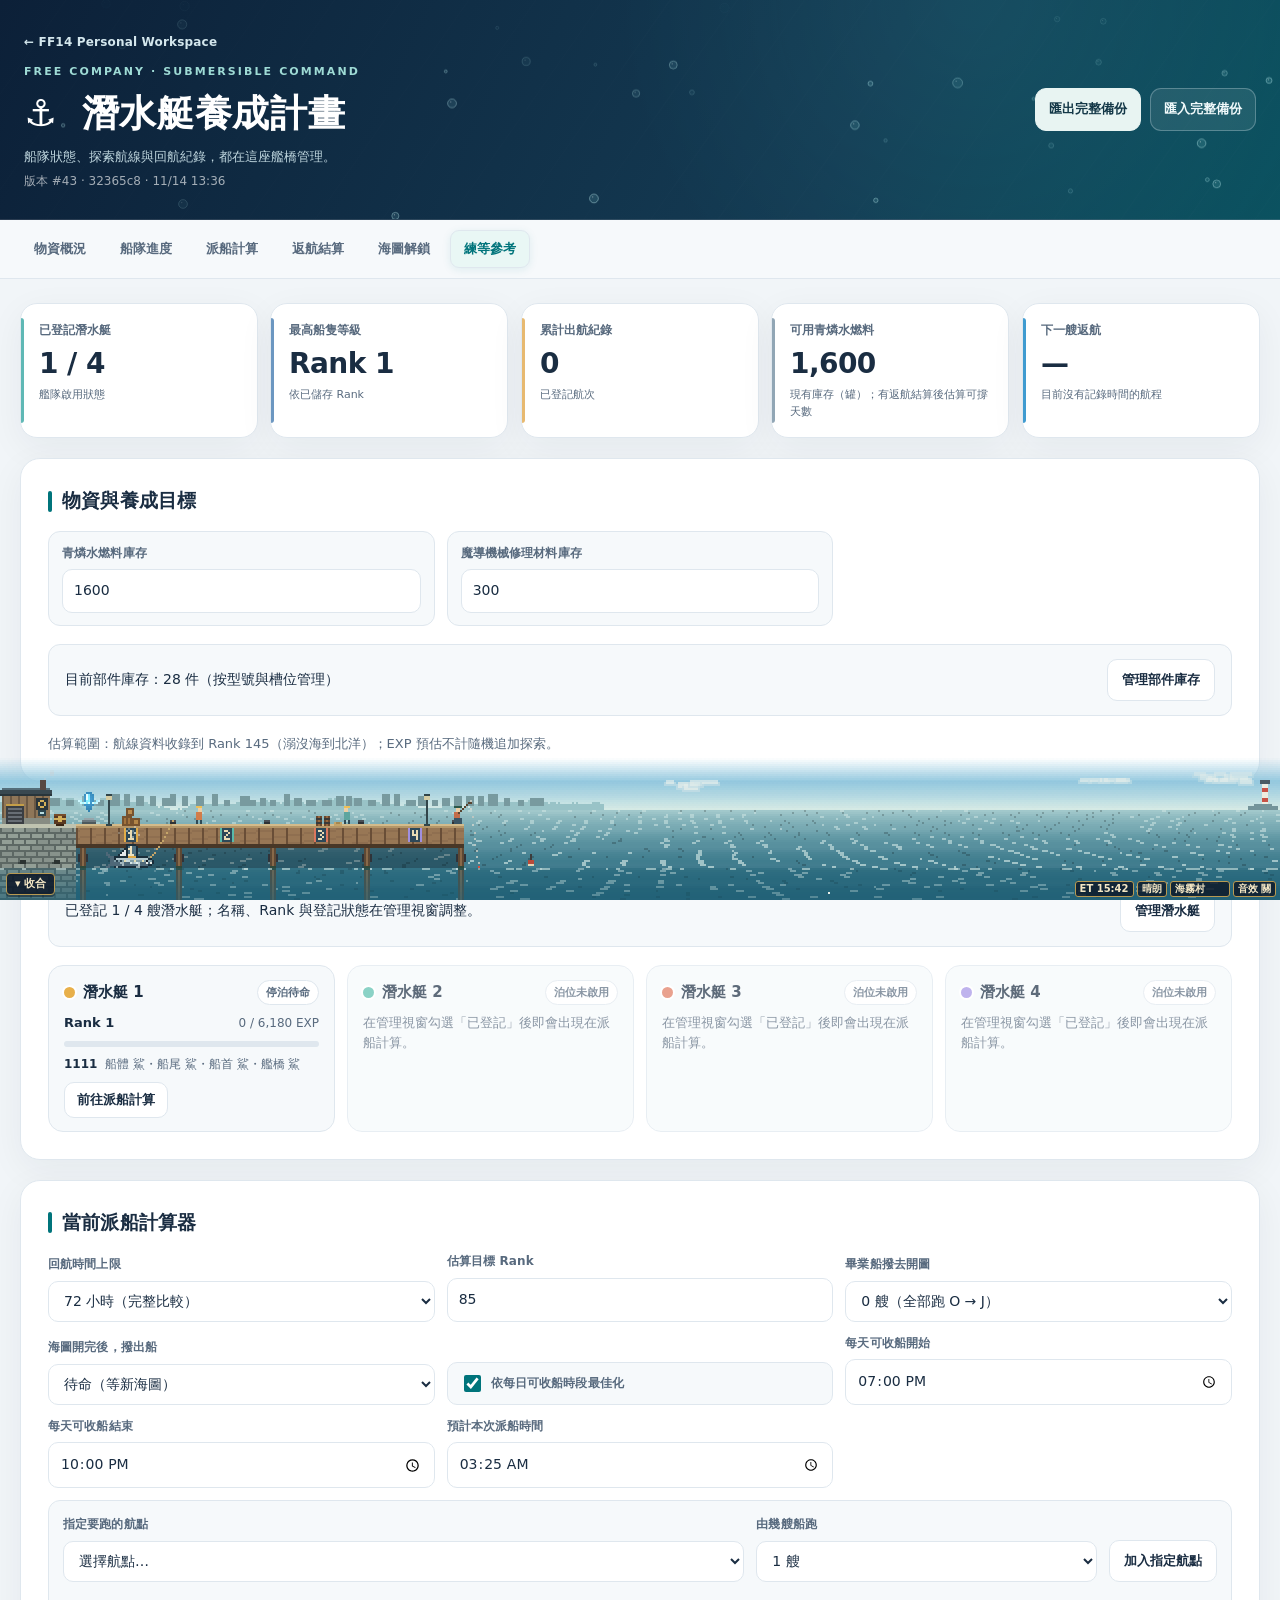
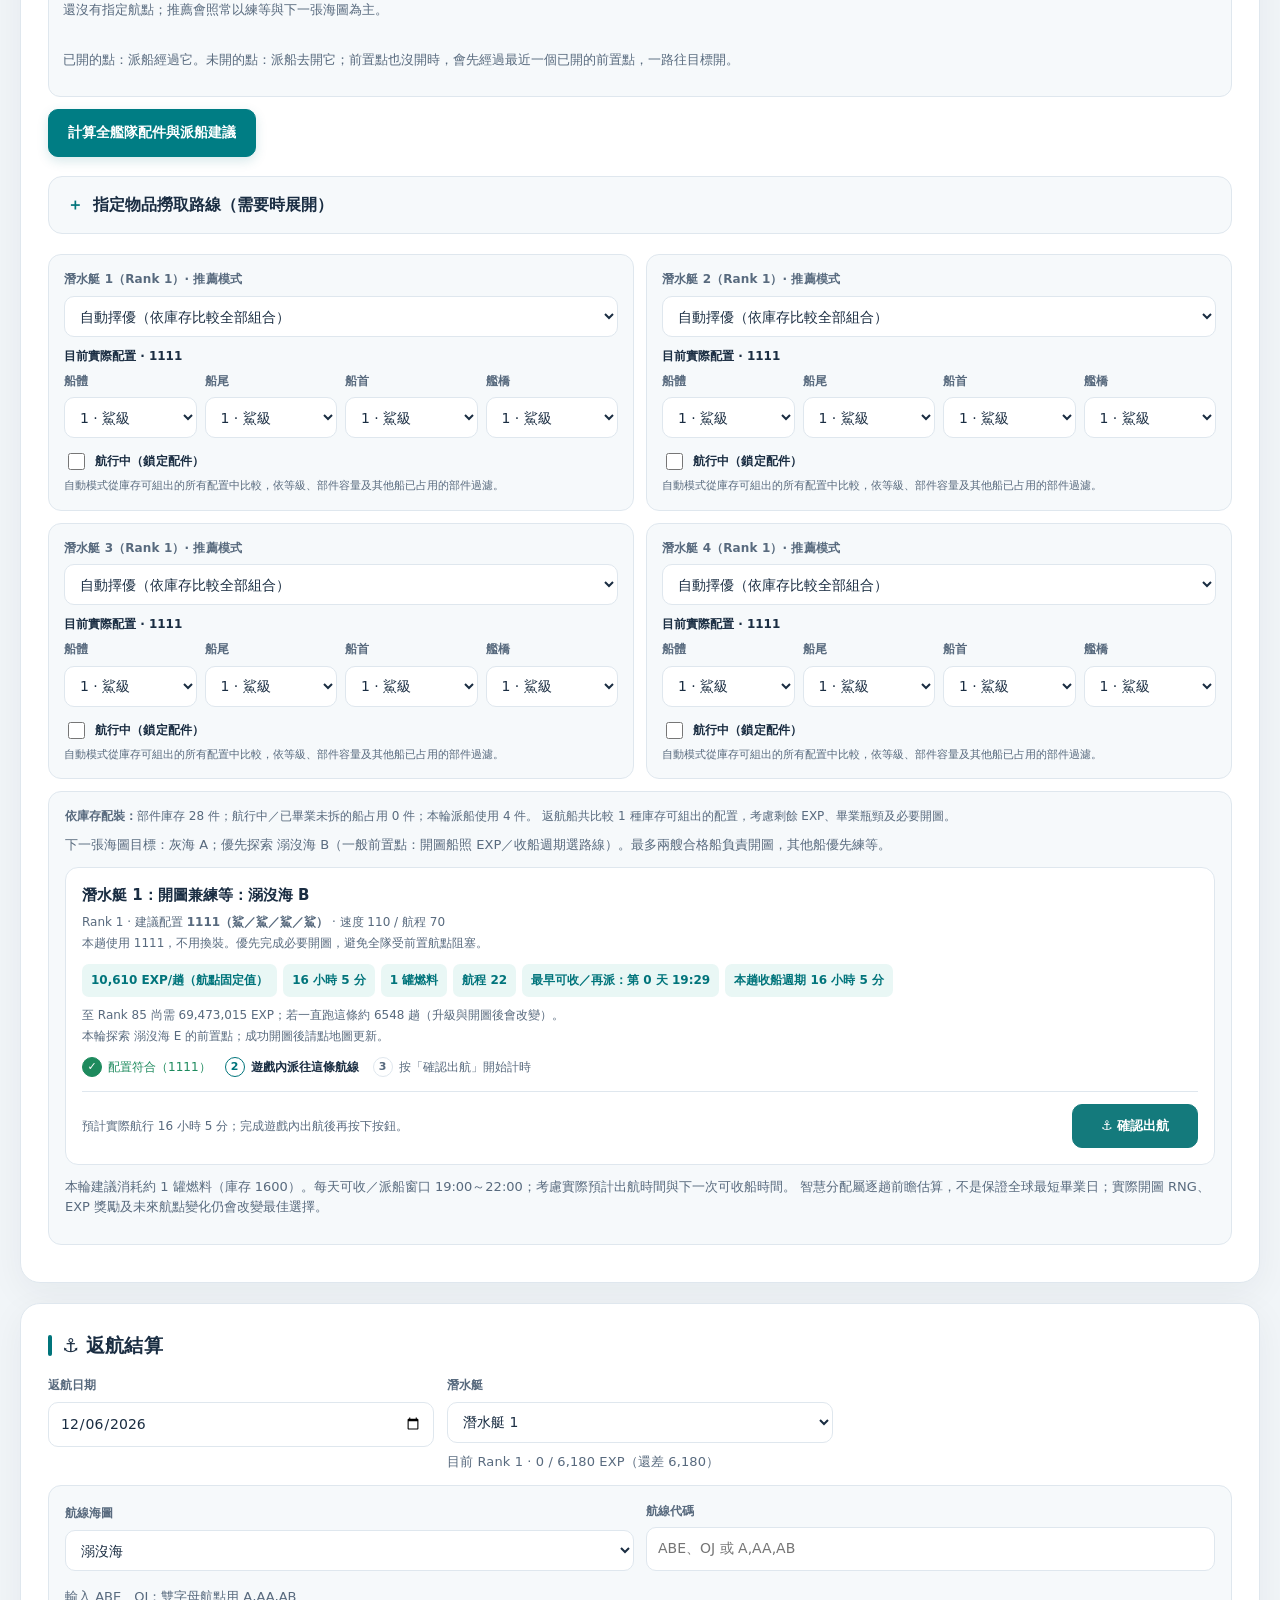
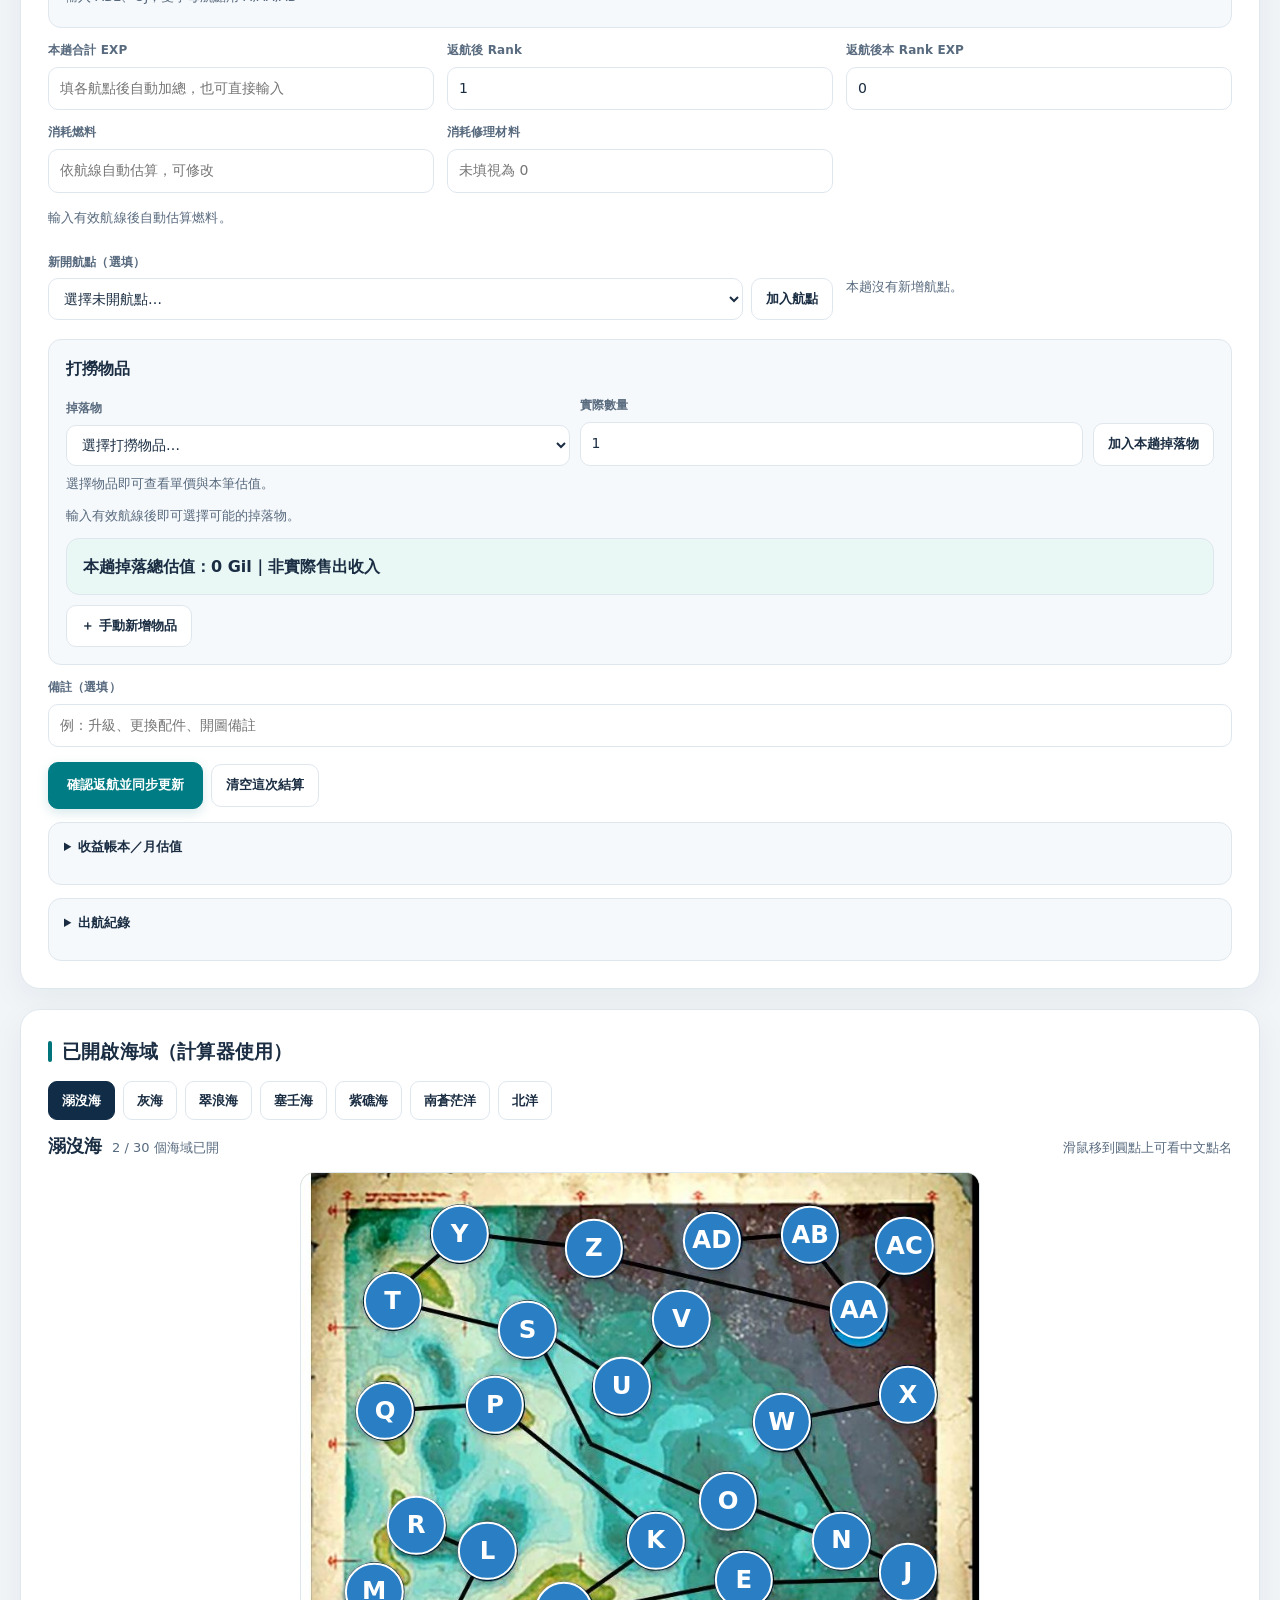
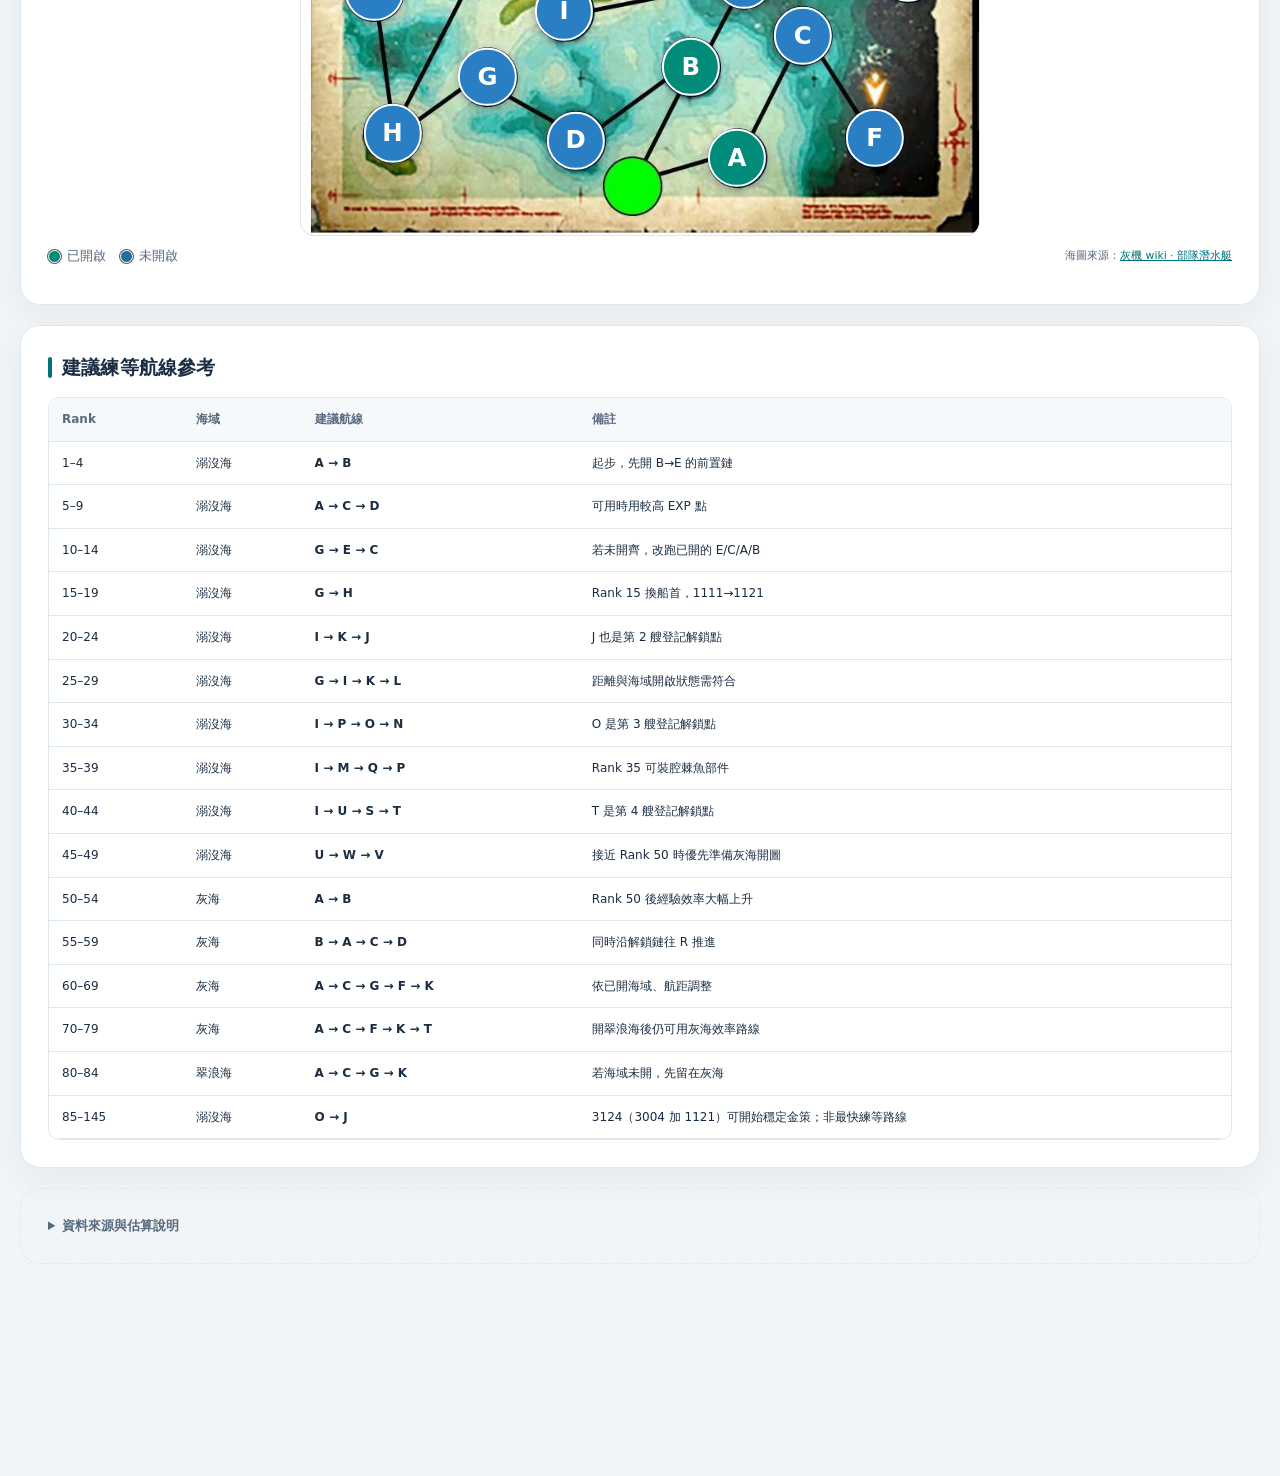
==== submarine.html @ 74335a2d "Stamp version 32365c8 [skip ci]" ====
<!doctype html>
<html lang="zh-Hant">
<head>
  <meta charset="utf-8">
  <meta name="viewport" content="width=device-width, initial-scale=1">
  <meta name="color-scheme" content="light dark">
  <title>FF14 潛水艇養成計畫</title>
  <script src="version.js?v=32365c8"></script>
  <script defer src="app-version.js?v=32365c8"></script>
  <link rel="stylesheet" href="submarine.css?v=32365c8">
  <link rel="stylesheet" href="submarine-ui.css?v=32365c8">
  <link rel="stylesheet" href="submarine-harbor.css?v=32365c8">
  <link rel="stylesheet" href="submarine-harbor-scene.css?v=32365c8">
  <link rel="stylesheet" href="submarine-harbor-link.css?v=32365c8">
  <link rel="stylesheet" href="submarine-fx.css?v=32365c8">
  <link rel="stylesheet" href="submarine-bridge.css?v=32365c8">
</head>
<body>
  <header>
    <div class="header-copy">
      <a class="back" href="index.html">← FF14 Personal Workspace</a>
      <span class="eyebrow">FREE COMPANY · SUBMERSIBLE COMMAND</span>
      <h1>⚓ 潛水艇養成計畫</h1>
      <p class="hero-subtitle">船隊狀態、探索航線與回航紀錄，都在這座艦橋管理。</p>
      
    </div>
    <div class="toolbar">
      <button id="export-data" type="button">匯出完整備份</button>
      <button id="import-data-button" type="button">匯入完整備份</button>
      <input id="import-data" type="file" accept="application/json,.json" hidden>
    </div>
  </header>
  <nav class="bridge-nav-wrap" aria-label="潛水艇功能快速導覽"><div class="bridge-nav">
    <a href="#overview-panel">物資概況</a>
    <a href="#fleet-panel">船隊進度</a>
    <a href="#calculator-panel">派船計算</a>
    <a href="#return-settlement">返航結算</a>
    <a href="#sector-panel">海圖解鎖</a>
    <a href="#routes-panel">練等參考</a>
  </div></nav>
  <main>
    <section class="ops-overview" aria-label="船隊即時概況">
      <div class="ops-metric"><span class="ops-metric-label">已登記潛水艇</span><strong class="ops-metric-value" id="ui-active-ships">—</strong><span class="ops-metric-note">艦隊啟用狀態</span></div>
      <div class="ops-metric"><span class="ops-metric-label">最高船隻等級</span><strong class="ops-metric-value" id="ui-max-rank">—</strong><span class="ops-metric-note">依已儲存 Rank</span></div>
      <div class="ops-metric"><span class="ops-metric-label">累計出航紀錄</span><strong class="ops-metric-value" id="ui-voyages">—</strong><span class="ops-metric-note">已登記航次</span></div>
      <div class="ops-metric"><span class="ops-metric-label">可用青燐水燃料</span><strong class="ops-metric-value" id="ui-fuel">—</strong><span class="ops-metric-note" id="ui-fuel-note">現有庫存（罐）</span></div>
      <a class="ops-metric ops-metric-link" id="ui-next-return-card" href="#fleet-panel"><span class="ops-metric-label">下一艘返航</span><strong class="ops-metric-value" id="ui-next-return">—</strong><span class="ops-metric-note" id="ui-next-return-note">目前沒有記錄時間的航程</span></a>
    </section>
    <section class="panel" id="overview-panel">
      <h2>物資與養成目標</h2>
      
      <div class="stock-grid">
        <label>青燐水燃料庫存 <input id="fuel-stock" type="number" min="0" step="1"></label>
        <label>魔導機械修理材料庫存 <input id="repair-stock" type="number" min="0" step="1"></label>
      </div>
      <div class="inventory-launch">
        <span id="parts-inventory-summary">部件庫存尚未載入</span>
        <button id="open-inventory" type="button">管理部件庫存</button>
      </div>
      <div id="estimate"></div>
      
    </section>

    <section class="panel" id="fleet-panel">
      <div class="section-title"><div><h2>船隊進度</h2></div></div>
      <div class="inventory-launch">
        <span id="fleet-summary"></span>
        <button type="button" data-open-inventory>管理潛水艇</button>
      </div>
      <div id="fleet-cards" class="fleet-cards" aria-live="off"></div>
    </section>
    <dialog id="sub-inventory-dialog" class="sub-inventory-dialog" aria-labelledby="sub-inventory-title">
      <div class="inventory-dialog-shell">
        <div class="inventory-dialog-header">
          <div><span class="eyebrow">FLEET · PARTS</span><h2 id="sub-inventory-title">潛水艇與部件庫存</h2></div>
          <button type="button" id="close-inventory" aria-label="關閉視窗">關閉</button>
        </div>
        <div class="inventory-dialog-body">
          <section class="inventory-dialog-section">
            <h3>潛水艇狀態</h3>
            <div id="fleet" class="fleet-grid"></div>
          </section>
          <section class="inventory-dialog-section">
            <h3>部件庫存</h3>
            <p class="hint">依部件型號與船體、船尾、船首、艦橋分別登記件數。</p>
            <div id="part-inventory"></div>
            <div id="part-buildable" class="part-buildable"></div>
          </section>
        </div>
      </div>
    </dialog>

    <section class="panel" id="calculator-panel">
      <h2>當前派船計算器</h2>
      
      <div class="calc-controls">
        <label>回航時間上限
          <select id="calc-hours"><option value="24">24 小時</option><option value="36">36 小時</option><option value="48">48 小時</option><option value="50">50 小時</option><option value="52">52 小時</option><option value="72" selected>72 小時（完整比較）</option></select>
        </label>
        <label>估算目標 Rank <input id="calc-target-rank" type="number" min="2" max="145" value="85"></label>
        <label>畢業船撥去開圖 <select id="calc-explorers"><option value="0" selected>0 艘（全部跑 O → J）</option><option value="1">1 艘</option><option value="2">2 艘</option><option value="3">3 艘</option><option value="4">4 艘</option></select></label>
        <label>海圖開完後，撥出船 <select id="calc-explore-mode"><option value="next" selected>待命（等新海圖）</option><option value="balanced">開剩餘航點・兼顧 EXP</option><option value="gil">開剩餘航點・兼顧 Gil</option><option value="frontier">開剩餘航點・只管開圖</option></select></label>
        <label class="build-check"><input id="daily-pickup" type="checkbox" checked>依每日可收船時段最佳化</label>
        <label>每天可收船開始 <input id="pickup-start" type="time" value="19:00"></label>
        <label>每天可收船結束 <input id="pickup-end" type="time" value="22:00"></label>
        <label>預計本次派船時間 <input id="calc-departure-time" type="time" value="19:00"></label>
        <div class="pin-planner">
          <div class="pin-planner-controls">
            <label>指定要跑的航點 <select id="pin-sector"><option value="">載入航點…</option></select></label>
            <label>由幾艘船跑 <select id="pin-ships"><option value="1" selected>1 艘</option><option value="2">2 艘（同一處多一次開圖機會）</option></select></label>
            <button id="pin-add" type="button">加入指定航點</button>
          </div>
          <div id="pin-list" class="pin-list"></div>
          <small class="hint">已開的點：派船經過它。未開的點：派船去開它；前置點也沒開時，會先經過最近一個已開的前置點，一路往目標開。</small>
        </div>
        <button id="calc-routes" type="button">計算全艦隊配件與派船建議</button>
        
      </div>
      <details class="item-planner">
        <summary>指定物品撈取路線（需要時展開）</summary>
        <div class="item-planner-body">
        <div class="item-planner-controls">
          <label>搜尋物品（中文或英文） <input id="target-item-search" type="search" placeholder="輸入名稱篩選…" autocomplete="off"></label>
          <label>想撈取的物品 <select id="target-item"><option value="">載入物品資料…</option></select></label>
          <label>航程上限 <select id="target-item-hours"><option value="24">24 小時</option><option value="48">48 小時</option></select></label>
          <button id="calc-item-routes" type="button">推薦高收益路線</button>
        </div>
        <div id="item-route-result" class="result" aria-live="polite"><p class="hint">從物品清單選擇目標，搜尋已開海域內的高預期掉落路線。</p></div>
        <p class="hint">掉落資料來自 <a href="https://github.com/saerielle/submersible-loot-db" target="_blank" rel="noreferrer">Submersible Loot DB</a> 社群回報；目前採用高觀測力掉落率與 normal 組平均數量作估值，非保證掉落。</p>
        </div>
      </details>
      <div id="ship-builds" class="build-grid"></div>
      <div id="calc-result" class="result">載入海域資料後即可計算；開放點預設只有溺沒海 A、B。</div>
      
    </section>

    <section class="panel" id="return-settlement">
      <div class="section-title">
        <div>
          <h2>⚓ 返航結算</h2>
          
        </div>
      </div>
      <p id="settle-prefill-note" class="settle-prefill-note" role="status" hidden></p>
      <div class="settlement-form" id="settle-form">
        <label>返航日期 <input id="settle-date" type="date" required></label>
        <label>潛水艇
          <select id="settle-ship">
            <option value="1">潛水艇 1</option><option value="2">潛水艇 2</option>
            <option value="3">潛水艇 3</option><option value="4">潛水艇 4</option>
          </select>
          <small id="settle-ship-progress" class="hint" aria-live="polite"></small>
        </label>
        <div class="settle-route-select">
          <label>航線海圖 <select id="loot-map"><option value="1">溺沒海</option><option value="2">灰海</option><option value="3">翠浪海</option><option value="4">塞壬海</option><option value="5">紫礁海</option><option value="6">南蒼茫洋</option><option value="7">北洋</option></select></label>
          <label>航線代碼 <input id="loot-route-input" type="text" maxlength="30" placeholder="ABE、OJ 或 A,AA,AB" autocomplete="off" autocapitalize="characters" spellcheck="false"></label>
          <div class="settle-route-summary" id="loot-points" aria-live="polite"></div>
          <input id="settle-route" type="hidden" value="">
        </div>
        <div class="settle-exp-points" id="settle-exp-points" hidden></div>
        <label>本趟合計 EXP <input id="settle-gain" type="number" min="0" step="1" placeholder="填各航點後自動加總，也可直接輸入"></label>
        <label>返航後 Rank <input id="settle-rank" type="number" min="1" max="145" step="1" required></label>
        <label>返航後本 Rank EXP <input id="settle-exp" type="number" min="0" step="1" required></label>
        <p id="settle-after" class="hint settle-after" aria-live="polite"></p>
        <label>消耗燃料 <input id="settle-fuel" type="number" min="0" step="1" placeholder="依航線自動估算，可修改"><small id="settle-fuel-info" class="hint">輸入航線後自動估算燃料。</small></label>
        <label>消耗修理材料 <input id="settle-repair" type="number" min="0" step="1" placeholder="未填視為 0"></label>
        <label class="settle-sector-field">新開航點（選填）
          <span class="settle-sector-picker">
            <select id="settle-sector-picker" aria-label="選擇新開的航點"><option value="">載入航點中…</option></select>
            <button id="settle-sector-add" type="button">加入航點</button>
          </span>
        </label>
        <div class="settle-chips" id="settle-sector-chips" aria-live="polite">本趟沒有新增航點。</div>
        <div class="settle-loot-section">
          <h3>打撈物品</h3>
          
          <div class="row">
            <label>掉落物 <select id="loot-select-item"><option value="">請先選擇航點</option></select></label>
            <label>實際數量 <input id="loot-selected-qty" type="number" min="1" step="1" value="1"></label>
            <button id="loot-add-selected" type="button">加入本趟掉落物</button>
          </div>
          <p id="loot-price-preview" class="hint" aria-live="polite">選擇物品即可查看單價與本筆估值。</p>
          <p id="loot-candidates" class="hint"></p>
          <p id="loot-select-status" class="hint" role="status"></p>
          <div id="voyage-loot-rows"></div>
          <p id="voyage-loot-total" class="result" aria-live="polite">本趟掉落總估值：0 Gil</p>
          <button id="voyage-add-item" type="button">＋ 手動新增物品</button>
        </div>

        <label class="settle-wide">備註（選填）<input id="settle-note" placeholder="例：升級、更換配件、開圖備註"></label>
      </div>
      <div class="row">
        <button id="settle-save" class="primary-action" type="button">確認返航並同步更新</button>
        <button id="settle-reset" type="button">清空這次結算</button>
      </div>
      
      <div class="settle-status" id="settle-status" role="status" aria-live="polite"></div>
      <details id="ledger-details" class="settlement-history">
        <summary>收益帳本／月估值</summary>
        
        <label>月份 <input id="ledger-month" type="month"></label>
        <div id="ledger-summary" class="result"></div>
        <div class="table-wrap" id="ledger-rows"></div>
        <div class="row">
          <label>物品名稱 <input id="ledger-price-name" placeholder="例如打撈物"></label>
          <label>每件 Gil <input id="ledger-price-value" type="number" value="0" min="0" step="1"></label>
          <button type="button" id="ledger-price-save">儲存單價</button>
        </div>
        <p id="ledger-price-status" class="hint"></p>
        <section class="ledger-insights" aria-label="收益與航線分析">
          <h3>近 6 個月打撈估值</h3>
          <div id="ledger-trend"></div>
          <h3>航線實測效率</h3>
          <div id="route-efficiency" class="table-wrap"></div>
        </section>
        <div class="market-prices">
          <h3>材料市價（Universalis）</h3>
          
          <div class="row"><label>查價伺服器
            <select id="market-world">
              <option value="陸行鳥">陸行鳥資料中心</option><option value="4028">伊弗利特</option>
              <option value="4029">迦樓羅</option><option value="4030">利維坦</option>
              <option value="4031">鳳凰</option><option value="4032">奧汀</option>
              <option value="4033">巴哈姆特</option><option value="4034">拉姆</option><option value="4035">泰坦</option>
            </select></label>
            <button id="market-refresh" type="button">更新材料市價</button>
          </div>
          <p id="market-status" class="hint" role="status"></p>
          <div id="market-items" class="market-items"></div>
          
        </div>
      </details>
      <details class="settlement-history">
        <summary>出航紀錄</summary>
        <div id="log-summary" class="result"></div>
        <div class="table-wrap" id="log-table"></div>
      </details>
    </section>

    <section class="panel" id="sector-panel">
      <h2>已開啟海域（計算器使用）</h2>
      
      <div id="sector-unlocks" class="sector-unlocks"></div>
    </section>

    <section class="panel" id="routes-panel">
      <h2>建議練等航線參考</h2>
      
      <div class="table-wrap" tabindex="0" role="region" aria-label="建議練等航線表"><table>
        <thead><tr><th>Rank</th><th>海域</th><th>建議航線</th><th>備註</th></tr></thead>
        <tbody id="route-table"></tbody>
      </table></div>
    </section>

    <details class="panel sources">
      <summary>資料來源與估算說明</summary>
      <ul>
        <li><a href="https://github.com/shambarick/mogship-core" target="_blank" rel="noreferrer">海域／Rank 計算資料（MIT；本工具採用海圖 1–3，需附授權）</a></li>
        <li><a href="https://nettoge.com/ff14-submarine-routes/" target="_blank" rel="noreferrer">Rank 區間練等與 O→J 路線（2026-09 更新）</a></li>
        <li><a href="https://nettoge.com/words/ff14/submarine-rank/" target="_blank" rel="noreferrer">Rank 解鎖、累計經驗與配件門檻</a></li>
        <li><a href="https://submarine.girin.dev/en/guide/unlock-route/" target="_blank" rel="noreferrer">海圖解鎖順序與跨海域門檻</a></li>
        <li><a href="https://github.com/Infiziert90/SubmarineTracker" target="_blank" rel="noreferrer">SubmarineTracker（海圖 4–7 航距公式與解鎖前置）</a></li>
        <li><a href="https://github.com/Infiziert90/FFXIVGachaSpreadsheet" target="_blank" rel="noreferrer">FFXIVGachaSpreadsheet（打撈物品統計）</a></li>
        <li><a href="https://ff14.huijiwiki.com/wiki/%E9%83%A8%E9%98%9F%E6%BD%9C%E6%B0%B4%E8%89%87" target="_blank" rel="noreferrer">灰機 wiki 部隊潛水艇（海圖底圖、海圖 4–7 掉落表）</a></li>
        <li><a href="https://eu.finalfantasyxiv.com/lodestone/topics/detail/0004e37e08808a84652bcbf942f8ac40cfea7e12" target="_blank" rel="noreferrer">官方潛水艇與燃料說明</a></li>
      </ul>
      <p class="hint">資料儲存在此瀏覽器；建議定期匯出完整備份。路線與時間為估算，實際以遊戲為準。</p>
    </details>
  </main>
  <!-- Ambient shoreline: one shallow sea with four berths; no separate panel. -->
  <aside id="mini-harbor" aria-label="毛線球海運動態碼頭">
    <div class="harbor-sea" aria-hidden="true"></div>
    <div class="harbor-quay" aria-hidden="true"></div>
    <div class="harbor-yard-props" aria-hidden="true">
      <span class="harbor-boathouse"><span></span></span>
      <span class="harbor-crate a"></span><span class="harbor-crate b"></span><span class="harbor-crate c"></span>
      <span class="harbor-worker"><span class="helmet"></span><span class="vest"></span><span class="legs"></span></span>
      <span class="harbor-worker second"><span class="helmet"></span><span class="vest"></span><span class="legs"></span></span>
    </div>
    <!-- A continuous service quay with four open-ended finger berths. -->
    <div class="harbor-slips" aria-hidden="true">
      <span class="harbor-slip-wall" style="left:18%"></span>
      <span class="harbor-slip-wall" style="left:38.5%"></span>
      <span class="harbor-slip-wall" style="left:59%"></span>
      <span class="harbor-slip-wall" style="left:79.5%"></span>
      <span class="harbor-slip-wall" style="left:100%"></span>
      <span class="harbor-berth-number" style="left:28.25%">01</span>
      <span class="harbor-berth-number" style="left:48.75%">02</span>
      <span class="harbor-berth-number" style="left:69.25%">03</span>
      <span class="harbor-berth-number" style="left:89.75%">04</span>
    </div>
    <span class="harbor-lamp" style="left:calc(var(--dock-width) * .22)" aria-hidden="true"><span class="harbor-lamp-glow"></span></span>
    <span class="harbor-lamp" style="left:calc(var(--dock-width) * .91)" aria-hidden="true"><span class="harbor-lamp-glow"></span></span>
    <div class="harbor-goal" aria-hidden="true"><span class="harbor-goal-mark"></span></div>
    <div id="harbor-ambient" class="harbor-ambient" aria-hidden="true"></div>
    <div id="harbor-fleet" class="harbor-fleet" role="group" aria-label="四艘潛水艇的碼頭位置"></div>
    <span id="harbor-clock" class="harbor-screenreader" aria-live="off"></span>
  </aside>
  <div id="harbor-tooltip" class="harbor-tooltip" role="tooltip" hidden></div>
  <script src="ff14-config.js?v=32365c8"></script>
  <script src="ff14-data.js?v=32365c8" data-scope="submarine"></script>
  <script src="submarine-dialog.js?v=32365c8"></script>
  <script src="submarine-sector-names.js?v=32365c8"></script>
  <script src="submarine.js?v=32365c8"></script>
  <script src="submarine-calculator.js?v=32365c8"></script>
  <script src="submarine-settlement.js?v=32365c8"></script>
  <script defer src="submarine-ledger.js?v=32365c8"></script>
  <script defer src="submarine-drop-select.js?v=32365c8"></script>
  <script defer src="submarine-settle-exp.js?v=32365c8"></script>
  <script defer src="submarine-prices.js?v=32365c8"></script>
  <script defer src="submarine-ui.js?v=32365c8"></script>
  <script defer src="submarine-bridge.js?v=32365c8"></script>
  <script defer src="submarine-insights.js?v=32365c8"></script>
  <script defer src="submarine-harbor.js?v=32365c8"></script>
  <script defer src="submarine-harbor-eorzea.js?v=32365c8"></script>
  <script defer src="submarine-harbor-events.js?v=32365c8"></script>
  <script defer src="submarine-harbor-scene.js?v=32365c8"></script>
  <script defer src="submarine-harbor-link.js?v=32365c8"></script>
  <script defer src="submarine-fx.js?v=32365c8"></script>
</body>
</html>
---- submarine.css ----
:root{font-family:system-ui,-apple-system,BlinkMacSystemFont,"Segoe UI",sans-serif;color:#252936;background:#f3f5f9;color-scheme:light dark}
*{box-sizing:border-box}
body{margin:0;background:#f3f5f9;color:#252936}
header{display:flex;justify-content:space-between;align-items:center;gap:18px;flex-wrap:wrap;padding:22px max(20px,calc((100% - 1160px)/2));background:#202633;color:#fff}
header h1{margin:8px 0 4px;font-size:27px}
header p{margin:0;color:#c7ceda}
.back{color:#c7d8ff;text-decoration:none;font-size:14px}
.toolbar,.row{display:flex;gap:8px;align-items:center;flex-wrap:wrap}
main{max-width:1200px;margin:auto;padding:18px}
.panel{background:#fff;border:1px solid #e1e5ec;border-radius:15px;padding:18px;margin-bottom:16px;box-shadow:0 2px 9px #18223a0a}
h2{font-size:20px;margin:0 0 10px}
h3{margin:0 0 6px;font-size:16px}
button{font:inherit;padding:9px 13px;border:1px solid #bdc5d2;border-radius:9px;background:#fff;color:#252936;cursor:pointer}
button:hover{background:#edf1f7}
label{display:flex;flex-direction:column;gap:5px;font-size:13px}
input,select{font:inherit;color:#252936;background:#fff;border:1px solid #c7ced8;border-radius:8px;padding:8px 10px;min-width:0}
.hint{color:#667085;font-size:13px;line-height:1.55;margin:8px 0 12px}
.stock-grid{display:grid;grid-template-columns:repeat(5,minmax(130px,1fr));gap:10px;margin:14px 0}
.estimate-grid{display:grid;grid-template-columns:repeat(auto-fit,minmax(180px,1fr));gap:10px}
.stat{background:#f3f6fb;border:1px solid #e3e8f0;border-radius:11px;padding:12px;line-height:1.45}
.stat strong{display:block;font-size:19px;margin:2px 0}
.stat small{color:#677185}
.section-title{display:flex;justify-content:space-between;align-items:start;gap:12px}
.fleet-grid{display:grid;grid-template-columns:repeat(auto-fit,minmax(240px,1fr));gap:10px}
.ship{border:1px solid #e1e5ec;border-radius:12px;padding:13px}
.ship .head{display:flex;justify-content:space-between;gap:12px;align-items:center}
.ship .checkbox{display:flex;flex-direction:row;align-items:center;gap:6px}
.ship input[type=checkbox]{width:auto}
.ship-fields{display:grid;grid-template-columns:1fr 1fr;gap:8px;margin-top:10px}
.ship-meta{font-size:13px;line-height:1.55;margin-top:10px;color:#566074}
.table-wrap{overflow:auto}
table{width:100%;border-collapse:collapse;min-width:540px}
th,td{padding:9px 10px;border-bottom:1px solid #e7eaf0;text-align:left;vertical-align:top}
th{font-size:13px;background:#f6f8fb}
.unlock-grid{display:grid;grid-template-columns:repeat(auto-fit,minmax(260px,1fr));gap:12px}
.unlock-group{border:1px solid #e1e5ec;border-radius:11px;padding:12px}
.unlock-group h3{margin-bottom:9px}
.unlock-step{display:grid;grid-template-columns:22px 1fr auto;align-items:center;gap:7px;border-top:1px solid #eef0f4;padding:7px 0;font-size:13px}
.unlock-step:first-of-type{border-top:0}
.unlock-step input{width:auto}
.unlock-step small{color:#667085}
.log-form{display:grid;grid-template-columns:repeat(3,minmax(140px,1fr));gap:10px;margin:14px 0}
.log-form .wide{grid-column:1/-1}
.result{background:#f3f6fb;border:1px solid #e3e8f0;border-radius:10px;padding:11px;line-height:1.55;margin:10px 0}
.danger{color:#a33}
.sources a{color:#2459a8}
.sources li{margin:6px 0}
.empty{color:#667085;text-align:center;padding:14px}
@media(max-width:760px){header{padding:16px}header h1{font-size:22px}main{padding:10px}.panel{padding:13px;border-radius:12px}.stock-grid{grid-template-columns:repeat(2,minmax(0,1fr))}.log-form{grid-template-columns:repeat(2,minmax(0,1fr))}.log-form .wide{grid-column:1/-1}}
@media(max-width:420px){.stock-grid{grid-template-columns:1fr 1fr}.ship-fields{grid-template-columns:1fr 1fr}.log-form{grid-template-columns:1fr 1fr}button{padding:8px 10px;font-size:13px}}
@media(prefers-color-scheme:dark){:root,body{background:#15181d;color:#edf0f5}.panel,.ship,.unlock-group{background:#1e232b;border-color:#363d48}button,input,select{background:#272d36;color:#edf0f5;border-color:#4d5663}button:hover{background:#323a46}.hint,.ship-meta,.stat small,.unlock-step small{color:#a8b1bf}.stat,.result{background:#252c36;border-color:#363f4b}th{background:#272e38}td,th,.unlock-step{border-color:#363d48}.sources a{color:#9bbcff}.back{color:#a9c3ff}}
.calc-controls{display:flex;gap:10px;align-items:end;flex-wrap:wrap;margin:14px 0}
.calc-controls label{min-width:150px}
.build-grid{display:grid;grid-template-columns:repeat(auto-fit,minmax(190px,1fr));gap:9px;margin:12px 0}
.build-row{border:1px solid #e1e5ec;border-radius:10px;padding:10px}
.build-row small{display:block;color:#667085;margin-top:5px}
.sector-unlocks{display:block;min-width:0}
.sector-map{border:1px solid #e1e5ec;border-radius:11px;padding:11px}
.sector-map h3{margin-bottom:8px}
.sector-list{display:grid;grid-template-columns:repeat(3,minmax(0,1fr));gap:4px 8px}
.sector-check{display:flex;flex-direction:row;align-items:center;gap:5px;padding:4px 0;font-size:12px}
.sector-check input{width:auto;padding:0}
.route-card{border:1px solid #dbe3ef;border-radius:10px;padding:12px;margin:9px 0;background:#fff}
.route-card h3{margin-bottom:5px}
.route-meta{font-size:13px;line-height:1.6;color:#566074}
.route-kpis{display:flex;gap:8px;flex-wrap:wrap;margin-top:7px}
.route-kpis span{background:#edf2f9;border-radius:6px;padding:4px 7px;font-size:12px}
.calc-warning{color:#8a5b00}
@media(max-width:760px){.sector-unlocks{display:block}.sector-list{grid-template-columns:repeat(2,minmax(0,1fr))}}
@media(prefers-color-scheme:dark){.build-row,.sector-map,.route-card{background:#1e232b;border-color:#363d48}.build-row small,.route-meta{color:#a8b1bf}.route-kpis span{background:#303845}}

.sector-unlocks{display:block}
.map-tabs{display:flex;gap:8px;flex-wrap:wrap;margin:12px 0}
.map-tab{border-radius:999px;padding:8px 14px}
.map-tab.active{background:#273d5c;color:#fff;border-color:#273d5c}
.map-heading{display:flex;align-items:baseline;gap:10px;flex-wrap:wrap;margin:8px 0 12px}
.map-heading strong{font-size:18px}
.map-heading span{font-size:13px;color:#667085}
.map-heading small{margin-left:auto;color:#667085}
.map-stage{position:relative;width:100%;max-width:980px;aspect-ratio:1.75;margin:0 auto;border-radius:12px;overflow:hidden;background:#d7e6e6;border:1px solid #cbd5d5}
.map-stage>img{position:absolute;inset:0;width:100%;height:100%;object-fit:fill}
.map-points{position:absolute;inset:0}
.map-point{position:absolute;z-index:1;width:clamp(24px,3vw,40px);height:clamp(24px,3vw,40px);padding:0;display:grid;place-items:center;transform:translate(-50%,-50%);border:2px solid #fff;border-radius:50%;color:#fff;font-weight:800;font-size:clamp(11px,1.55vw,17px);line-height:1;box-shadow:0 1px 5px #10203390}
.map-point.is-open{background:#189c68}
.map-point.is-closed{background:#1875b7}
.map-point:hover{z-index:2;filter:brightness(1.16);transform:translate(-50%,-50%) scale(1.12)}
.map-point:focus-visible{outline:3px solid #f6b73c;outline-offset:2px}
.map-legend{display:flex;align-items:center;gap:14px;flex-wrap:wrap;margin:10px 0;color:#586274;font-size:13px}
.map-legend>span{display:inline-flex;align-items:center;gap:6px}
.legend-dot{display:inline-block;width:13px;height:13px;border:1px solid #fff;border-radius:50%;box-shadow:0 0 0 1px #526070}
.legend-dot.is-open{background:#189c68}
.legend-dot.is-closed{background:#1875b7}
.map-legend small{margin-left:auto}
.map-legend a{color:#2459a8}
@media(max-width:620px){.map-point{width:clamp(22px,7vw,34px);height:clamp(22px,7vw,34px);font-size:12px}.map-heading small{width:100%;margin-left:0}.map-legend small{width:100%;margin-left:0}}
@media(prefers-color-scheme:dark){.map-tab.active{background:#425b7c;color:#fff}.map-heading span,.map-heading small,.map-legend{color:#a8b1bf}.map-stage{border-color:#48525e}.map-legend a{color:#9bbcff}}

/* 每趟動態換裝建議 */
.stock-grid{grid-template-columns:repeat(auto-fit,minmax(145px,1fr))}
.build-row label+label{margin-top:8px}
.build-check{display:flex;flex-direction:row;align-items:center;gap:7px}
.build-check input{width:auto;min-width:0}
.switch-advice{display:flex;flex-direction:column;align-items:flex-start;gap:5px;margin:9px 0;padding:10px;border:1px solid #92b8dc;border-radius:8px;background:#f0f7ff;font-size:13px}
.switch-advice strong{color:#2459a8}
.switch-advice button{padding:6px 10px;font-size:12px}
@media(prefers-color-scheme:dark){.switch-advice{background:#202e3d;border-color:#526e89}.switch-advice strong{color:#a6cbff}}


/* 一鍵返航結算；船隊原本的手動修改欄位保持不變。 */
.settlement-form{display:grid;grid-template-columns:repeat(3,minmax(170px,1fr));gap:12px;margin:15px 0}
.settlement-form label{min-width:0}
.settle-sector-field{grid-column:1/3}
.settle-sector-picker{display:flex;gap:8px}
.settle-sector-picker select{min-width:0;flex:1}
.settle-sector-picker button{white-space:nowrap}
.settle-chips{display:flex;gap:7px;align-items:center;flex-wrap:wrap;min-height:38px;padding:5px 0}
.settle-chips .hint{margin:0}
.settle-chip{display:inline-flex;align-items:center;gap:6px;background:#eaf3ff;border:1px solid #bdd7ee;border-radius:999px;padding:4px 6px 4px 11px;font-size:12px}
.settle-chip button{border:0;border-radius:50%;background:transparent;font-size:18px;line-height:1;padding:1px 5px}
.settle-wide{grid-column:1/-1}
.primary-action{color:#fff;background:#2563ab;border-color:#2563ab;font-weight:650}
.primary-action:hover{background:#1d518e}
.primary-action:disabled{opacity:.6;cursor:default}
.settle-status{font-size:13px;line-height:1.55;margin-top:10px}
.settle-status:empty{display:none}
.settle-success{color:#136f4e}
.settle-error{color:#b34335}
@media(max-width:760px){.settlement-form{grid-template-columns:repeat(2,minmax(140px,1fr))}.settle-sector-field{grid-column:1/-1}}
@media(max-width:470px){.settlement-form{grid-template-columns:1fr}.settle-sector-field,.settle-wide{grid-column:1}.settle-sector-picker{flex-wrap:wrap}}
@media(prefers-color-scheme:dark){.settle-chip{background:#233852;border-color:#43627e}.settle-success{color:#8fdfb0}.settle-error{color:#ff9e97}.primary-action{color:#fff;background:#315f9a}.primary-action:hover{background:#4374b3}}

/* 歷史紀錄直接歸在返航結算下，不再留重複輸入表單 */
.settlement-history{margin-top:16px;border-top:1px solid #dce4ef;padding-top:13px}
.settlement-history summary{cursor:pointer;font-size:14px;font-weight:650;color:#2459a8;padding:8px 0}
.settlement-history summary:hover{text-decoration:underline}
.settlement-history .table-wrap{margin-top:10px}
@media(prefers-color-scheme:dark){.settlement-history{border-color:#414b59}.settlement-history summary{color:#9bbcff}}

/* 自訂船名保留船號；名稱與 Rank/EXP 欄位在同一張船隊卡片 */
.ship .head h3{overflow-wrap:anywhere;min-width:0;flex:1}
.ship-head-actions{display:flex;gap:9px;align-items:center;flex-shrink:0}
.ship-rename-button{padding:5px 9px;font-size:12px;white-space:nowrap}
.ship-rename-editor[hidden]{display:none!important}
.ship-rename-editor{display:flex;flex-direction:column;gap:7px;margin:10px 0;padding:10px;border:1px solid #dce4ef;border-radius:9px;background:#f6f8fb}
.ship-rename-editor label{flex:1}
.ship-rename-editor input{width:100%}
.ship-rename-actions{display:flex;gap:7px}
.ship-rename-actions button{padding:5px 10px;font-size:12px}
@media(max-width:420px){.ship .head{flex-wrap:wrap}.ship-head-actions{margin-left:auto}.ship-head-actions .checkbox{white-space:nowrap}}
@media(prefers-color-scheme:dark){.ship-rename-editor{background:#252c36;border-color:#414b59}}

/* Return-log add-on: compact inputs, no expensive animations or extra libraries. */
.voyage-paste,.voyage-loot{margin:12px 0;padding:10px;border:1px solid #dce4ef;border-radius:9px}
.voyage-paste summary,.voyage-loot summary{cursor:pointer;font-weight:600}
.voyage-paste textarea{display:block;width:100%;box-sizing:border-box;margin:10px 0;min-height:110px;resize:vertical;font:inherit}
#voyage-unmatched{white-space:pre-wrap;overflow-wrap:anywhere;max-height:180px;overflow:auto;font-size:12px}
.loot-line{display:grid;grid-template-columns:minmax(110px,1fr) 85px auto;gap:7px;margin:8px 0;align-items:center}
.loot-line input{width:100%;min-width:0;box-sizing:border-box}
.loot-line button{white-space:nowrap}
#ledger-details>.row{margin:10px 0}
@media(max-width:480px){.loot-line{grid-template-columns:minmax(80px,1fr) 65px auto;gap:4px}.loot-line button{padding:6px}}
@media(prefers-color-scheme:dark){.voyage-paste,.voyage-loot{border-color:#414b59}}

/* Lazy sector-drop picker: preserve compact mobile layout. */
#loot-helper .row{display:flex;flex-wrap:wrap;align-items:end;gap:10px;margin:10px 0}
#loot-helper label{min-width:0;max-width:100%;flex:1 1 170px}
#loot-helper select{max-width:100%;width:100%}
#loot-helper input{max-width:100%;box-sizing:border-box}
#loot-helper button{flex:0 0 auto}

/* Unified return entry: route and loot are inline grid sections. */
.settle-route-select,.settle-loot-section{grid-column:1/-1;min-width:0;display:flex;gap:9px;flex-wrap:wrap;align-items:end;padding:10px 0}
.settle-route-select label{flex:1 1 125px;min-width:105px}
.settle-route-select select{max-width:100%;width:100%}
.settle-route-summary{flex-basis:100%;min-height:28px;display:flex;flex-wrap:wrap;gap:6px;align-items:center}
.settle-route-summary .settle-chip{cursor:pointer}
.settle-loot-section{display:block;border-top:1px solid var(--border,#a8adba);margin-top:8px}
.settle-loot-section h3{font-size:1rem;margin:0 0 6px}
.settle-loot-section .row{display:flex;gap:9px;flex-wrap:wrap;align-items:end}
.settle-loot-section .row label{min-width:120px;flex:1 1 150px}
.settle-loot-section select{width:100%;max-width:100%}
---- submarine-ui.css ----
/* Submersible bridge UI · presentation-only layer · 2026-10-13
   Does not modify persisted fleet data, route logic, or settlement handlers. */
:root {
  --ui-bg:#f1f5f8; --ui-surface:#fff; --ui-surface-soft:#f6f9fb;
  --ui-ink:#1a2d42; --ui-muted:#586a7e; --ui-border:#dfe7ee;
  --ui-navy:#102c47; --ui-navy-deep:#0b1b31; --ui-teal:#00747b;
  --ui-teal-soft:#e9f7f5; --ui-gold:#e7b970; --ui-shadow:0 10px 36px rgba(15,35,54,.055);
  --ui-ring:rgba(0,137,145,.25); --ui-danger:#ba4143;
  color-scheme:light;
  scroll-behavior:smooth;
}
@media (prefers-color-scheme:dark) {
  :root {
    --ui-bg:#101923; --ui-surface:#192634; --ui-surface-soft:#203140;
    --ui-ink:#e8f2f6; --ui-muted:#a9bbc8; --ui-border:#314757;
    --ui-navy:#19394f; --ui-navy-deep:#0b1a29; --ui-teal:#5dd6d0;
    --ui-teal-soft:#223e42; --ui-gold:#e7ba78; --ui-shadow:0 12px 42px rgba(0,0,0,.17);
    --ui-ring:rgba(93,214,208,.27); --ui-danger:#ff9494;
    color-scheme:dark;
  }
}
html {scroll-padding-top:88px;}
body {background:var(--ui-bg);color:var(--ui-ink);font-family:"Segoe UI", "Noto Sans TC", system-ui, -apple-system, sans-serif;line-height:1.55;}
body::before {content:"";pointer-events:none;position:fixed;inset:0;z-index:-1;background:radial-gradient(ellipse at 86% 1%,rgba(53,162,169,.07),transparent 42%);}
header {
  position:relative;isolation:isolate;max-width:none;
  padding:29px max(24px,calc((100% - 1280px)/2));
  background:linear-gradient(115deg,#0c2038 0%,#143b53 66%,#0b5260 100%);
  border-bottom:1px solid rgba(255,255,255,.12);
  overflow:hidden;align-items:center;gap:22px;
}
header::after {content:"";position:absolute;inset:0;z-index:-1;opacity:.38;pointer-events:none;
  background:radial-gradient(circle at 76% 0%,rgba(72,216,214,.24),transparent 37%),
             repeating-linear-gradient(125deg,transparent 0,transparent 53px,rgba(255,255,255,.025) 54px,transparent 55px);}
header .header-copy{min-width:0;flex:1 1 420px;}
header .eyebrow {display:block;margin:7px 0 5px;font-size:11px;letter-spacing:.19em;font-weight:750;color:#9edbd5;}
header h1 {font-size:clamp(26px,3.2vw,37px);font-weight:790;letter-spacing:.018em;margin:4px 0 5px;color:#fff;}
header .hero-subtitle{color:#bfd6de;font-size:13px;margin:0;max-width:600px;}
.back {color:#d4e7ed!important;font-size:12px;font-weight:550;letter-spacing:.015em;display:inline-flex;padding:4px 0;}
.back:hover {color:white!important;text-decoration:underline;}
.toolbar{align-self:center;justify-content:flex-end;gap:9px;}
header .toolbar button{background:rgba(255,255,255,.085);color:#f1fafb;border:1px solid rgba(231,242,247,.28);border-radius:11px;padding:10px 13px;font-weight:600;}
header .toolbar button:hover{background:rgba(255,255,255,.18);border-color:rgba(255,255,255,.55);}
header .toolbar #export-data{background:#e8f4f2;color:#133747;border-color:#e8f4f2;}
header .toolbar #export-data:hover{background:#fff;}
/* Compact anchor navigation works without JS; active state is optional enhancement. */
.bridge-nav-wrap{position:sticky;top:0;z-index:30;background:rgba(246,249,251,.94);border-bottom:1px solid var(--ui-border);backdrop-filter:blur(18px);-webkit-backdrop-filter:blur(18px);}
.bridge-nav{max-width:1300px;margin:0 auto;display:flex;align-items:center;gap:6px;padding:10px 20px;overflow-x:auto;scrollbar-width:thin;}
.bridge-nav a{flex:0 0 auto;white-space:nowrap;color:var(--ui-muted);text-decoration:none;border:1px solid transparent;border-radius:9px;padding:8px 13px;font-size:13px;font-weight:650;transition:background .15s,border-color .15s,color .15s;}
.bridge-nav a:hover,.bridge-nav a.is-active{color:var(--ui-teal);background:var(--ui-teal-soft);border-color:var(--ui-border);}
.bridge-nav a:focus-visible{outline:3px solid var(--ui-ring);outline-offset:2px;}
main{max-width:1300px;padding:24px 20px 60px;margin:0 auto;}
.ops-overview{display:grid;grid-template-columns:repeat(4,minmax(0,1fr));gap:12px;margin-bottom:20px;}
.ops-metric{background:var(--ui-surface);border:1px solid var(--ui-border);box-shadow:var(--ui-shadow);padding:17px 18px;border-radius:17px;min-width:0;position:relative;overflow:hidden;}
.ops-metric::before{content:"";position:absolute;left:0;top:14px;bottom:14px;width:3px;background:#5fb8b5;border-radius:0 3px 3px 0;}
.ops-metric:nth-child(2)::before{background:#6c97c1;}
.ops-metric:nth-child(3)::before{background:var(--ui-gold);}
.ops-metric:nth-child(4)::before{background:#91a6b5;}
.ops-metric-label{display:block;color:var(--ui-muted);font-size:12px;font-weight:680;margin-bottom:7px;}
.ops-metric-value{display:block;font-size:clamp(20px,2.7vw,28px);font-weight:800;line-height:1.2;letter-spacing:-.02em;color:var(--ui-ink);font-variant-numeric:tabular-nums;}
.ops-metric-note{color:var(--ui-muted);font-size:11px;margin-top:6px;display:block;}
.panel{position:relative;margin-bottom:20px;background:var(--ui-surface);border:1px solid var(--ui-border);border-radius:20px;padding:clamp(17px,2.2vw,27px);box-shadow:var(--ui-shadow);min-width:0;}
.panel[id]{scroll-margin-top:80px;}
.panel>h2,.panel>.section-title h2{font-size:19px;font-weight:780;letter-spacing:.01em;color:var(--ui-ink);margin:0 0 15px;display:flex;align-items:center;gap:10px;}
.panel>h2::before,.panel>.section-title h2::before{content:"";height:21px;width:4px;background:var(--ui-teal);border-radius:4px;flex:none;}
.panel>.section-title{margin-bottom:15px;}
.panel>.section-title h2{margin:0;}
.panel>.panel-caption{color:var(--ui-muted);font-size:12px;margin:-6px 0 18px 14px;line-height:1.6;}
h3{color:var(--ui-ink);font-weight:720;}
label{gap:7px;color:var(--ui-muted);font-size:12px;font-weight:650;letter-spacing:.01em;}
input,select,textarea{width:100%;max-width:100%;color:var(--ui-ink);background:var(--ui-surface);border:1px solid var(--ui-border);border-radius:10px;padding:10px 11px;min-height:41px;transition:border-color .15s,box-shadow .15s;}
input[type=checkbox]{width:17px;min-height:auto;height:17px;accent-color:var(--ui-teal);cursor:pointer;}
input[type=file]{width:auto;}
input:hover,select:hover,textarea:hover{border-color:#9eafb9;}
input:focus,select:focus,textarea:focus{border-color:var(--ui-teal);outline:none;box-shadow:0 0 0 3px var(--ui-ring);}
button{background:var(--ui-surface);color:var(--ui-ink);border:1px solid var(--ui-border);border-radius:10px;padding:10px 14px;min-height:39px;font-size:13px;font-weight:650;transition:background .16s,transform .16s,border-color .16s,box-shadow .16s;}
button:hover{background:var(--ui-teal-soft);border-color:#8dbab9;}
button:active{transform:translateY(1px);}
button:focus-visible{outline:3px solid var(--ui-ring);outline-offset:2px;}
button:disabled{opacity:.6;cursor:not-allowed;transform:none;}
.primary-action,#calc-routes{color:#fff;background:#007d84;border-color:#007d84;box-shadow:0 4px 12px rgba(0,114,122,.16);font-weight:760;}
.primary-action:hover,#calc-routes:hover{background:#00676c;border-color:#00676c;color:white;}
#settle-reset{background:transparent;}
.stock-grid{display:grid;grid-template-columns:repeat(3,minmax(0,1fr));gap:12px;margin:14px 0 18px;}
.stock-grid label{background:var(--ui-surface-soft);border:1px solid var(--ui-border);padding:12px 13px;border-radius:12px;}
.stock-grid input{margin-top:auto;background:var(--ui-surface);}
.estimate-grid{grid-template-columns:repeat(2,minmax(0,1fr));gap:11px;}
.stat{background:var(--ui-surface-soft);border:1px solid var(--ui-border);border-radius:13px;padding:15px 16px;}
.stat strong{font-size:clamp(17px,2.1vw,22px);line-height:1.35;margin:5px 0;color:var(--ui-ink);}
.stat small{color:var(--ui-muted);line-height:1.55;}
.stat small:first-child{font-size:12px;font-weight:700;}
.fleet-grid{display:grid;grid-template-columns:repeat(2,minmax(0,1fr));gap:13px;}
.ship{min-width:0;padding:18px;border:1px solid var(--ui-border);border-radius:16px;background:linear-gradient(148deg,var(--ui-surface),var(--ui-surface-soft));position:relative;overflow:hidden;}
.ship::before{content:"";position:absolute;left:0;top:0;right:0;height:3px;background:linear-gradient(90deg,var(--ui-teal),#90c9c2 40%,transparent 95%);}
.ship .head{align-items:flex-start;gap:10px;}
.ship .head h3{font-size:16px;line-height:1.45;margin:0;color:var(--ui-ink);font-weight:760;}
.ship-head-actions{flex-wrap:wrap;justify-content:flex-end;gap:6px;}
.ship-rename-button{font-size:11px;padding:5px 8px;min-height:29px;color:var(--ui-muted);}
.ship .checkbox{background:var(--ui-teal-soft);color:var(--ui-teal);font-size:11px;font-weight:700;border-radius:8px;padding:5px 8px;white-space:nowrap;}
.ship-fields{margin:16px 0 0;gap:12px;}
.ship-meta{background:var(--ui-surface);border:1px solid var(--ui-border);border-radius:10px;padding:11px 12px;font-size:12px;line-height:1.8;color:var(--ui-muted);}
.ship-meta strong{color:var(--ui-teal);}
.ship-rename-editor{background:var(--ui-surface-soft);border-color:var(--ui-border);}
.calc-controls{display:grid;grid-template-columns:repeat(3,minmax(0,1fr));gap:12px;align-items:end;margin:13px 0 19px;}
.calc-controls label{min-width:0;}
.calc-controls .build-check{min-height:41px;align-self:end;padding:9px 12px;border:1px solid var(--ui-border);border-radius:10px;background:var(--ui-surface-soft);}
.calc-controls #calc-routes{grid-column:1/-1;justify-self:start;padding:12px 19px;min-height:44px;font-size:14px;}
.build-grid{grid-template-columns:repeat(2,minmax(0,1fr));gap:12px;}
.build-row{padding:15px;border:1px solid var(--ui-border);border-radius:13px;background:var(--ui-surface-soft);}
.build-row label+label{margin-top:10px;}
.build-row small{color:var(--ui-muted);font-size:11px;line-height:1.5;}
.build-row .build-check{margin-top:12px;color:var(--ui-ink);}
.result{color:var(--ui-ink);background:var(--ui-surface-soft);border:1px solid var(--ui-border);border-radius:13px;padding:14px 16px;line-height:1.7;overflow-wrap:anywhere;}
.route-card{background:var(--ui-surface);border:1px solid var(--ui-border);border-radius:13px;padding:16px;margin:12px 0;}
.route-card h3{font-size:15px;line-height:1.55;}
.route-meta{color:var(--ui-muted);line-height:1.75;font-size:12px;}
.route-kpis{margin:10px 0 8px;gap:6px;}
.route-kpis span{background:var(--ui-teal-soft);color:var(--ui-teal);padding:6px 9px;border-radius:7px;font-weight:670;}
.switch-advice{background:var(--ui-teal-soft);border-color:#8ac9c2;color:var(--ui-ink);border-radius:10px;padding:13px;line-height:1.6;}
.switch-advice strong{color:var(--ui-teal);}
.calc-warning{color:#a46a22;font-weight:650;}
.settlement-form{gap:13px;margin-top:16px;}
.settle-route-select{align-items:end;background:var(--ui-surface-soft);border:1px solid var(--ui-border);border-radius:13px;padding:16px;gap:12px;}
.settle-loot-section{background:var(--ui-surface-soft);border:1px solid var(--ui-border);border-radius:13px;margin:6px 0 0;padding:17px;}
.settle-loot-section h3{margin:0 0 14px;}
.settle-loot-section .row{gap:10px;}
.settle-loot-section .row>button{margin-bottom:0;}
.settle-sector-picker{align-items:stretch;}
.settle-sector-picker button{white-space:nowrap;}
.settle-chip{background:var(--ui-teal-soft);border-color:var(--ui-border);color:var(--ui-teal);font-weight:650;}
.settle-chip button{min-height:0;}
#voyage-loot-total{background:var(--ui-teal-soft);border-color:var(--ui-border);font-weight:750;color:var(--ui-ink);}
#settle-save{padding:12px 18px;}
.settle-status{border-radius:10px;font-size:13px;}
.settle-success{background:var(--ui-teal-soft);padding:10px 14px;color:var(--ui-teal);}
.settle-error{background:rgba(196,70,71,.09);padding:10px 14px;color:var(--ui-danger);}
.settlement-history{border:1px solid var(--ui-border);border-radius:13px;padding:0 15px 13px;margin-top:13px;background:var(--ui-surface-soft);}
.settlement-history summary{color:var(--ui-ink);padding:14px 0;list-style-position:inside;font-size:13px;font-weight:720;cursor:pointer;}
.settlement-history summary:hover{text-decoration:none;color:var(--ui-teal);}
.settlement-history[open] summary{border-bottom:1px solid var(--ui-border);margin-bottom:14px;}
table{background:var(--ui-surface);border-radius:11px;overflow:hidden;}
th,td{padding:12px 13px;border-bottom:1px solid var(--ui-border);font-size:12px;}
th{background:var(--ui-surface-soft);color:var(--ui-muted);font-weight:750;white-space:nowrap;}
tbody tr:hover{background:var(--ui-teal-soft);}
.table-wrap{border:1px solid var(--ui-border);border-radius:11px;overflow-x:auto;}
.map-tabs{gap:8px;}
.map-tab{border:1px solid var(--ui-border);border-radius:9px;padding:8px 13px;}
.map-tab.active{background:var(--ui-navy);border-color:var(--ui-navy);color:#fff;}
.map-heading strong{color:var(--ui-ink);}
.map-heading span,.map-heading small,.map-legend{color:var(--ui-muted);}
.map-stage{border:1px solid var(--ui-border);border-radius:14px;box-shadow:inset 0 1px 2px rgba(0,0,0,.08);}
.map-point{box-shadow:0 3px 9px rgba(0,22,37,.34);transition:transform .15s,filter .15s;}
.map-point.is-open{background:#008c79;}
.map-point.is-closed{background:#276d9a;}
.legend-dot.is-open{background:#008c79;}
.legend-dot.is-closed{background:#276d9a;}
.map-legend a,.sources a{color:var(--ui-teal);}
.hint,.market-status,#ledger-price-status{color:var(--ui-muted);}
.sources{background:transparent;border:1px dashed var(--ui-border);box-shadow:none;}
.sources summary{font-size:13px;font-weight:650;color:var(--ui-muted);cursor:pointer;}
.market-item{border-bottom:1px solid var(--ui-border);}
@media (max-width:990px){
  .stock-grid{grid-template-columns:repeat(2,minmax(0,1fr));}
  .calc-controls{grid-template-columns:repeat(2,minmax(0,1fr));}
  .ops-overview{grid-template-columns:repeat(2,minmax(0,1fr));}
}
@media (max-width:740px){
  header{padding:21px 18px 24px;}
  header h1{font-size:26px;}
  header .toolbar{width:100%;justify-content:flex-start;}
  .bridge-nav{padding:8px 12px;}
  .bridge-nav a{padding:8px 10px;font-size:12px;}
  main{padding:15px 11px 36px;}
  .panel{padding:17px 14px;border-radius:15px;}
  .fleet-grid,.build-grid{grid-template-columns:1fr;}
  .estimate-grid{grid-template-columns:1fr;}
  .ship{padding:14px;}
  .settlement-form{grid-template-columns:repeat(2,minmax(0,1fr));}
  .settle-route-select,.settle-loot-section,.settle-wide,.settle-sector-field{grid-column:1/-1;}
  .map-heading small{width:100%;}
}
@media (max-width:460px){
  .ops-overview{gap:8px;}
  .ops-metric{padding:12px;}
  .ops-metric-value{font-size:21px;}
  .stock-grid{grid-template-columns:1fr;}
  /* 派船設定在手機上維持兩欄，少捲四百多 px；整排的項目另外指定。 */
  .calc-controls{grid-template-columns:repeat(2,minmax(0,1fr));gap:10px;}
  .calc-controls .build-check{grid-column:1/-1;}
  .settlement-form{grid-template-columns:1fr;}
  .settle-route-select,.settle-loot-section,.settle-wide,.settle-sector-field{grid-column:1;}
  .settle-sector-picker{flex-wrap:wrap;}
  .calc-controls #calc-routes{width:100%;}
  .ship .head{flex-wrap:wrap;}
  .ship-head-actions{margin-left:0;}
  .settle-loot-section{padding:12px;}
  .loot-line{grid-template-columns:minmax(0,1fr) 69px auto;gap:5px;}
  .loot-line button{padding:7px 8px;}
}
@media (prefers-reduced-motion:reduce){:root{scroll-behavior:auto;}button,.map-point,input,select{transition:none!important;}}

/* Item route recommendation, in the dispatch planner */
.item-planner{margin:18px 0 20px;padding:18px;border:1px solid var(--ui-border,#dfe7ee);border-radius:14px;background:var(--ui-surface-soft,#f6f9fb)}
.item-planner h3{margin:0 0 12px;color:var(--ui-ink,#1a2d42)}
.item-planner-controls{display:grid;grid-template-columns:minmax(220px,1fr) minmax(220px,1fr) 170px auto;gap:12px;align-items:end}
.item-planner-controls label{display:grid;gap:6px;color:var(--ui-ink,#1a2d42);font-size:14px}
.item-planner-controls select,.item-planner-controls input,.item-planner-controls button{min-height:42px}
.item-route-card{margin-top:12px}
@media(max-width:700px){.item-planner-controls{grid-template-columns:1fr 1fr}.item-planner-controls label:nth-child(1),.item-planner-controls label:nth-child(2){grid-column:1/-1}.item-planner-controls button{grid-column:1/-1}}

.item-planner{padding:0;overflow:hidden}
.item-planner>summary{cursor:pointer;list-style:none;padding:16px 18px;font-weight:700;color:var(--ui-ink,#1a2d42)}
.item-planner>summary::-webkit-details-marker{display:none}
.item-planner>summary::before{content:"＋";display:inline-block;width:1.6em;color:var(--ui-teal,#007f86)}
.item-planner[open]>summary::before{content:"－"}
.item-planner-body{padding:0 18px 18px}

/* Fleet inventory dialog */
.inventory-launch{display:flex;justify-content:space-between;align-items:center;gap:14px;margin:12px 0 18px;padding:14px 16px;border:1px solid var(--ui-border);border-radius:12px;background:var(--ui-surface-soft);color:var(--ui-ink)}
.fleet-summary{margin-top:14px;color:var(--ui-muted)}
.sub-inventory-dialog{width:min(1180px,calc(100vw - 28px));max-width:none;max-height:calc(100dvh - 28px);padding:0;border:1px solid var(--ui-border);border-radius:18px;background:var(--ui-bg);color:var(--ui-ink);box-shadow:0 24px 80px rgba(0,0,0,.32)}
.sub-inventory-dialog::backdrop{background:rgba(7,18,30,.62);backdrop-filter:blur(3px)}
.inventory-dialog-shell{display:flex;max-height:calc(100dvh - 30px);flex-direction:column}
.inventory-dialog-header{display:flex;align-items:center;justify-content:space-between;gap:16px;padding:18px 22px;border-bottom:1px solid var(--ui-border);background:var(--ui-surface)}
.inventory-dialog-header h2{margin:2px 0 0;color:var(--ui-ink)}
.inventory-dialog-header .eyebrow{font-size:11px;letter-spacing:.12em;color:var(--ui-muted)}
.inventory-dialog-body{overflow:auto;padding:18px 22px 26px}
.inventory-dialog-section{margin:0 0 24px;padding:18px;border:1px solid var(--ui-border);border-radius:14px;background:var(--ui-surface)}
.inventory-dialog-section h3{margin:0 0 12px;color:var(--ui-ink)}
.sub-inventory-dialog .fleet-grid{grid-template-columns:repeat(auto-fit,minmax(235px,1fr))}
.part-inventory-table{width:100%;min-width:650px;border-collapse:separate;border-spacing:0}
.part-inventory-table th,.part-inventory-table td{padding:9px 10px;border-bottom:1px solid var(--ui-border);text-align:center}
.part-inventory-table thead th{color:var(--ui-muted);font-size:13px}
.part-inventory-table tbody th{text-align:left;white-space:nowrap}
.part-inventory-table input{width:88px;max-width:100%;min-height:38px;text-align:center}
.part-buildable{display:grid;gap:6px;margin-top:14px;padding:14px;border-radius:12px;background:var(--ui-teal-soft);color:var(--ui-ink)}
.part-buildable strong{color:var(--ui-teal)}
.part-buildable small{color:var(--ui-muted)}
@media(max-width:600px){.inventory-launch{align-items:stretch;flex-direction:column}.inventory-launch button{width:100%}.inventory-dialog-header,.inventory-dialog-body{padding-left:13px;padding-right:13px}.inventory-dialog-section{padding:13px}}

/* Ephemeral click feedback sits outside the layout and never receives input. */
.dock-fx-sonar,.dock-fx-bubble{position:fixed;pointer-events:none!important;z-index:9999;border:2px solid #69bfb7;border-radius:50%;box-sizing:border-box;opacity:0}
.dock-fx-sonar{width:32px;height:32px;box-shadow:0 0 0 6px rgba(105,191,183,.12)}
.dock-fx-bubble{width:9px;height:9px;background:rgba(174,231,231,.24);box-shadow:inset 1px 1px 0 rgba(255,255,255,.7)}
@media(prefers-reduced-motion:reduce){.dock-fx-sonar,.dock-fx-bubble{display:none!important}}

/* UX pass: field values read as content rather than as another label, and stay at 16px on
   phones so iOS does not zoom the page when a field gains focus. */
input,select,textarea{font-size:14px;font-weight:500}
.settle-route-summary{color:var(--ui-muted);font-size:13px;line-height:1.55}
#parts-inventory-summary,#fleet-summary{font-size:14px}
@media(max-width:700px){
  input,select,textarea{font-size:16px}
  /* The section tabs scroll sideways; fade the trailing edge so the hidden tabs read as reachable. */
  .bridge-nav{-webkit-mask-image:linear-gradient(90deg,#000 calc(100% - 32px),transparent);mask-image:linear-gradient(90deg,#000 calc(100% - 32px),transparent)}
}
/* Hints inside a label keep body weight instead of the label's bold. */
label .hint{font-weight:400}
#estimate .hint{margin:4px 0 0}
@media (prefers-color-scheme:dark){.bridge-nav-wrap{background:rgba(16,25,35,.92)}}
/* Return settlement: per-point EXP fields and the projected Rank after return. */
.settle-exp-points{grid-column:1/-1;background:var(--ui-surface-soft);border:1px solid var(--ui-border);border-radius:13px;padding:16px 17px}
.settle-exp-points[hidden]{display:none}
.settle-exp-points h3{margin:0 0 4px;font-size:15px}
.settle-exp-points>.hint{margin:0 0 12px}
.settle-exp-grid{display:grid;grid-template-columns:repeat(auto-fill,minmax(150px,1fr));gap:10px}
.settle-exp-total{margin:12px 0 0;color:var(--ui-teal);font-weight:700;font-variant-numeric:tabular-nums}
.settle-exp-total:empty,.settle-after:empty{display:none}
.settle-after{grid-column:1/-1;margin:-4px 0 0;color:var(--ui-ink)}
#settle-ship-progress{display:block;margin:2px 0 0}
.build-parts{border:0;padding:0;margin:10px 0 0;min-width:0;display:grid;grid-template-columns:repeat(4,minmax(0,1fr));gap:8px;}
.build-parts legend{padding:0;margin-bottom:6px;font-size:12px;font-weight:650;color:var(--ui-ink);}
.build-row .build-parts label+label{margin-top:0;}
@media(max-width:560px){.build-parts{grid-template-columns:repeat(2,minmax(0,1fr));}}

.calc-controls .pin-planner{grid-column:1/-1;display:grid;gap:10px;padding:14px;border:1px solid var(--ui-border,#dfe7ee);border-radius:12px;background:var(--ui-surface-soft,#f6f9fb)}
.pin-planner-controls{display:grid;grid-template-columns:minmax(0,2fr) minmax(0,1fr) auto;gap:12px;align-items:end}
.pin-planner-controls button{min-height:42px}
.pin-list{display:flex;flex-wrap:wrap;gap:8px}
.pin-chip{display:inline-flex;align-items:center;gap:8px;padding:6px 6px 6px 12px;border:1px solid var(--ui-teal,#007f86);border-radius:999px;background:var(--ui-surface,#fff);max-width:100%}
.pin-chip small{color:var(--ui-muted,#5b6b7b);overflow-wrap:anywhere}
.pin-chip.is-done{border-color:var(--ui-border,#dfe7ee);opacity:.75}
.pin-chip button{min-width:28px;min-height:28px;padding:0;border-radius:50%;line-height:1}
@media(max-width:700px){.pin-planner-controls{grid-template-columns:1fr}.pin-chip{border-radius:12px}}
/* 觸控裝置：勾選框放大到好點的尺寸。 */
@media (pointer:coarse){input[type=checkbox]{width:20px;height:20px;}}
---- submarine-harbor.css ----
/* Shoreline harbor · one continuous sea, four berths, no floating panel.
   The element is purely decorative and cannot block clicks or form controls. */
#mini-harbor{
  --sea-edge:#78c8dc;--sea-top:#207992;--sea-bottom:#0d425f;
  position:fixed;inset:auto 0 0;z-index:20;width:100%;height:182px;
  font-family:inherit;pointer-events:none;user-select:none;
  overflow:hidden;isolation:isolate;background:transparent;
}
#mini-harbor *{box-sizing:border-box}
.harbor-sea{position:absolute;inset:auto 0 0;height:51px;z-index:0;
  background:linear-gradient(180deg,var(--sea-top) 0%,#125c77 48%,var(--sea-bottom) 100%);
  opacity:.91}
.harbor-sea:before{content:"";position:absolute;inset:-4px -128px auto;height:9px;
  background:repeating-radial-gradient(ellipse 64px 11px at 30px 7px,transparent 0 28px,var(--sea-edge) 29px 31px,transparent 32px 64px);
  background-size:128px 9px;opacity:.72;animation:harbor-wave 8s linear infinite}
.harbor-sea:after{content:"";position:absolute;left:30%;right:0;top:18px;height:20px;
  background:repeating-linear-gradient(102deg,transparent 0 75px,#ade6ed4d 77px 91px,transparent 96px 160px);
  opacity:.3;animation:harbor-shimmer 14s ease-in-out infinite alternate}
.harbor-quay{position:absolute;left:0;width:31.75%;bottom:53px;height:14px;z-index:2;
  background:repeating-linear-gradient(90deg,#b7946a 0 22px,#a07e59 22px 24px,#b7946a 24px 46px);
  border-top:3px solid #d4b38b;border-bottom:4px solid #654d41;
  box-shadow:0 3px 0 #314d53}
.harbor-quay:after{content:"";position:absolute;left:0;right:0;top:-3px;height:2px;
  background:#f1d5a4;opacity:.7}

.harbor-yard-props{position:absolute;left:0;bottom:66px;width:31%;height:35px;z-index:4}
.harbor-crate{position:absolute;bottom:0;width:17px;height:15px;border:2px solid #78583e;
  background:repeating-linear-gradient(45deg,#bd8b51 0 5px,#d5a66c 6px 9px);border-radius:1px}
.harbor-crate.a{left:4%}.harbor-crate.b{left:9%;height:20px}.harbor-crate.c{left:17%;height:12px}

.harbor-yard-props{height:110px}

.harbor-worker{position:absolute;left:20%;bottom:0;width:8px;height:24px;
  animation:harbor-worker-move 13s ease-in-out infinite alternate}
.harbor-worker .helmet{position:absolute;left:1px;top:0;width:7px;height:7px;background:#e2bb75;
  border-top:2px solid #f3d569;border-radius:4px 4px 2px 2px}
.harbor-worker .vest{position:absolute;left:0;top:7px;width:8px;height:10px;background:#d67e4b;border:1px solid #f3be73}
.harbor-worker .legs{position:absolute;left:1px;top:17px;width:2px;height:6px;background:#3e6471;box-shadow:4px 0 0 #3e6471}
.harbor-worker.second{left:53%;animation-duration:17s;animation-delay:-5s}
.harbor-worker.second .vest{background:#6eb2ad}
.harbor-goal{position:absolute;right:5%;bottom:44px;z-index:3;height:51px;width:29px;
  filter:drop-shadow(1px 2px 1px #21415a3b)}
.harbor-goal:before{content:"";position:absolute;left:3px;top:0;width:3px;height:49px;background:#e0cfad;border-radius:2px}
.harbor-goal:after{content:"";position:absolute;left:6px;top:3px;width:23px;height:17px;
  background:#e8ba76;clip-path:polygon(0 0,100% 0,72% 48%,100% 100%,0 100%)}
.harbor-goal-mark{position:absolute;left:-6px;bottom:-1px;width:20px;height:6px;border:2px solid #a9d6d9;
  border-radius:50%;opacity:.6}
.harbor-fleet{position:absolute;inset:0;z-index:5}
.harbor-submarine{position:absolute;bottom:var(--boat-bottom,38px);height:34px;width:clamp(28px,3.5vw,48px);
  transform:translateX(-50%);transition:transform 1s linear;filter:drop-shadow(0 2px 1px #092f4766)}
.harbor-submarine[hidden]{display:none}
.harbor-submarine .harbor-sprite{position:absolute;inset:0;animation:harbor-boat-bob 3s ease-in-out infinite}
.harbor-sub-hull{position:absolute;left:0;right:0;bottom:1px;height:14px;
  background:linear-gradient(180deg,#bfd6d8 0 20%,#6f9fac 25% 72%,#477789 100%);
  border:1px solid #e2efea;clip-path:polygon(0 14%,100% 14%,86% 100%,14% 100%);border-radius:3px}
.harbor-conning{position:absolute;width:46%;height:11px;left:27%;bottom:13px;
  background:#9dc3c9;border:1px solid #daece9;border-radius:6px 6px 1px 1px}
.harbor-periscope{position:absolute;left:51%;bottom:22px;width:3px;height:5px;background:#d1e2da}
.harbor-sub-flag{position:absolute;left:51%;bottom:26px;width:2px;height:14px;background:#e5e4d6}
.harbor-sub-flag span{position:absolute;top:0;left:2px;display:grid;place-items:center;
  width:17px;height:15px;background:#f3c77b;color:#4d3827;font-size:11px;font-weight:900;
  clip-path:polygon(0 0,100% 0,85% 50%,100% 100%,0 100%);line-height:1}
.harbor-submarine.is-returning .harbor-sub-hull{background:linear-gradient(180deg,#d5dfd9,#7398aa 48%,#457388)}
.harbor-submarine.is-awaiting .harbor-sub-flag span{background:#ffad7d}
.harbor-submarine.is-sailing .harbor-sprite:after{content:"";position:absolute;left:-10px;bottom:3px;
  width:8px;height:4px;border-radius:50%;border-top:2px solid #c6e9ea;opacity:.65}
.harbor-screenreader{position:absolute;width:1px;height:1px;padding:0;margin:-1px;overflow:hidden;
  clip:rect(0,0,0,0);white-space:nowrap;border:0}
body{padding-bottom:85px}
@keyframes harbor-wave{from{transform:translateX(-128px)}to{transform:translateX(0)}}
@keyframes harbor-shimmer{from{transform:translateX(-25px)}to{transform:translateX(45px)}}
@keyframes harbor-hoist{from{height:10px}to{height:20px}}
@keyframes harbor-worker-move{from{transform:translateX(0)}to{transform:translateX(44px)}}
@keyframes harbor-boat-bob{0%,100%{transform:translateY(0)}50%{transform:translateY(-2px)}}
@media(max-width:700px){
 #mini-harbor{height:104px}
 .harbor-sea{height:42px}
 .harbor-quay{bottom:44px;height:12px}
 .harbor-yard-props{bottom:56px}
 .harbor-goal{bottom:35px}
 .harbor-submarine{bottom:var(--boat-bottom-mobile,30px)}
 .harbor-sub-flag span{width:14px;height:13px;font-size:9px}
 body{padding-bottom:72px}
}
@media(max-width:420px){
 .harbor-yard-props{width:40%}.harbor-quay{width:34%}
 .harbor-worker.second{display:none}
 .harbor-crate.c{display:none}
}
@media(prefers-reduced-motion:reduce){
 #mini-harbor *,#mini-harbor *:before,#mini-harbor *:after{animation:none!important;transition:none!important}
}
/* Departure button remains within the route recommendation card. */
.voyage-depart-actions{display:flex;align-items:center;justify-content:space-between;flex-wrap:wrap;gap:12px;border-top:1px solid var(--ui-border,#dce6ec);padding-top:12px;margin-top:14px}
.voyage-depart-actions .route-meta{flex:1 1 210px}
.voyage-depart-button{background:#147a7c;border-color:#147a7c;color:#fff;font-size:13px;padding:10px 18px;min-width:126px;font-weight:760}
.voyage-depart-button:hover{background:#116264;border-color:#116264;color:#fff}
@media(max-width:520px){.voyage-depart-button{width:100%}}

/* Small ambient scenes. All effects share the same shoreline and never take input. */
.harbor-ambient{position:absolute;inset:0;z-index:7;pointer-events:none;overflow:hidden}
.harbor-event{position:absolute;display:block;pointer-events:none;will-change:transform}
.harbor-submarine.is-sailing{will-change:transform}
.harbor-submarine.is-sailing .harbor-sub-hull{box-shadow:0 2px 0 #e3f9f670}
.harbor-sub-window{position:absolute;left:59%;bottom:17px;width:5px;height:3px;background:#cbe6e5;border:1px solid #f1f8ed;border-radius:2px}
.harbor-submarine.is-sailing .harbor-sprite:after{left:-13px;bottom:6px;width:12px;height:5px;opacity:.8;
  background:radial-gradient(ellipse at center,#d4f6f5a8,transparent 77%);border-top:2px solid #c9f1f1}
.harbor-submarine.is-returning .harbor-sprite:after{left:auto;right:-13px}
.harbor-night{--sea-edge:#79b4c4;--sea-top:#17485c;--sea-bottom:#0b283d}
.harbor-night .harbor-quay{filter:brightness(.74)}
.harbor-night .harbor-crate{filter:brightness(.78)}

.harbor-night .harbor-worker{filter:brightness(.88)}
.harbor-night .harbor-goal:after{background:#d5a063}
.harbor-night .harbor-sub-window{background:#f5d28a;border-color:#f7dca4;box-shadow:0 0 6px #f6d18f}
.harbor-lamp{position:absolute;z-index:6;bottom:65px;height:33px;width:12px;pointer-events:none}
.harbor-lamp:before{content:"";position:absolute;left:5px;top:8px;width:2px;height:25px;background:#607a7e}
.harbor-lamp:after{content:"";position:absolute;left:1px;top:4px;width:10px;height:9px;border:2px solid #7f9b8e;border-radius:3px 3px 6px 6px;background:#bfc7aa}
.harbor-lamp-glow{position:absolute;left:-27px;top:-23px;width:66px;height:69px;border-radius:50%;
  background:radial-gradient(ellipse,#ffe49a70 0%,#f0bd5b2e 31%,transparent 68%);opacity:0;transition:opacity 2s}
.harbor-night .harbor-lamp-glow{opacity:.84;animation:harbor-light-pulse 6s ease-in-out infinite alternate}
.harbor-night .harbor-lamp:after{background:#ffe5a8;box-shadow:0 0 7px #ffdb89}
.harbor-event-gull{left:-40px;top:7px;width:35px;height:18px;opacity:.92;
  animation:harbor-gull-flight var(--event-duration,12s) linear both}
.gull-wing{position:absolute;top:8px;height:2px;width:17px;border-top:2px solid #f4fbf7;
  transform-origin:100% 50%;filter:drop-shadow(0 1px 1px #476e7c)}
.gull-wing.wing-left{left:0;border-radius:60% 0 0 0;transform:rotate(19deg)}
.gull-wing.wing-right{left:17px;transform-origin:0% 50%;transform:rotate(-19deg)}
.harbor-event-gull .wing-left{animation:harbor-flap-left 1.1s ease-in-out infinite alternate}
.harbor-event-gull .wing-right{animation:harbor-flap-right 1.1s ease-in-out infinite alternate}
.harbor-event-fish{left:var(--event-x,60%);bottom:29px;width:21px;height:15px;
  animation:harbor-fish-leap var(--event-duration,6500ms) ease-in-out both}
.fish-body{position:absolute;left:1px;top:3px;width:14px;height:8px;
  background:#9cddd2;border:1px solid #e3f4e9;border-radius:70% 35% 60% 50%}
.fish-body:after{content:"";position:absolute;left:3px;top:1px;width:2px;height:2px;border-radius:50%;background:#124355}
.fish-tail{position:absolute;right:1px;top:1px;width:8px;height:12px;background:#81c7c4;
  clip-path:polygon(0 50%,100% 0,100% 100%)}
.harbor-event-bubbles{left:var(--event-x,70%);bottom:13px;width:28px;height:30px}
.bubble{position:absolute;bottom:0;width:7px;height:7px;border-radius:50%;border:1.5px solid #c1f0f4b8;background:#e3ffff14;
  animation:harbor-bubble-rise var(--event-duration,7500ms) ease-out both}
.bubble.b2{left:12px;bottom:4px;width:5px;height:5px;animation-delay:.8s}
.bubble.b3{left:20px;bottom:-1px;width:9px;height:9px;animation-delay:1.6s}
.harbor-event-cart{left:-40px;bottom:67px;width:36px;height:18px;
  animation:harbor-cart-delivery var(--event-duration,14s) ease-in-out both}
.cart-box{position:absolute;left:4px;top:0;width:27px;height:13px;background:#c0905e;
  border:2px solid #76583e;border-radius:2px;box-shadow:inset 0 3px #d9ac78}
.cart-box:after{content:"";position:absolute;left:11px;top:0;width:2px;height:10px;background:#8b6345}
.cart-wheel{position:absolute;bottom:0;width:7px;height:7px;border:2px solid #d4c7a7;
  border-radius:50%;background:#53636a}
.cart-wheel.wheel-a{left:5px}.cart-wheel.wheel-b{right:5px}
.harbor-event-cat{left:22%;bottom:66px;width:17px;height:21px;
  animation:harbor-cat-visit var(--event-duration,11s) ease-in-out both}
.cat-face{position:absolute;left:3px;top:6px;width:13px;height:12px;border-radius:45% 45% 40% 40%;
  background:#c8b1a3;border:1px solid #876f68}
.cat-face:after{content:"··";position:absolute;left:3px;top:0;color:#5c514a;letter-spacing:2px;font-size:11px;line-height:9px}
.cat-ear{position:absolute;top:0;width:8px;height:9px;background:#bca49a;clip-path:polygon(0 100%,50% 0,100% 100%)}
.cat-ear.left{left:2px}.cat-ear.right{right:0}
.cat-tail{position:absolute;right:-5px;top:7px;width:9px;height:9px;border:3px solid #bca49a;
  border-left:0;border-bottom:0;border-radius:0 9px 0 0;animation:harbor-tail-wag 1.7s ease-in-out infinite alternate}
@keyframes harbor-gull-flight{
  0%{transform:translate(0,14px)} 30%{transform:translate(32vw,0)}
  65%{transform:translate(70vw,12px)} 100%{transform:translate(calc(100vw + 70px),-5px)}
}
@keyframes harbor-flap-left{to{transform:rotate(-24deg)}}
@keyframes harbor-flap-right{to{transform:rotate(24deg)}}
@keyframes harbor-fish-leap{
  0%,9%{opacity:0;transform:translateY(0) rotate(0)}
  18%{opacity:1} 37%{transform:translate(10px,-25px) rotate(-40deg)}
  55%{transform:translate(24px,-33px) rotate(0)}
  76%{transform:translate(35px,-10px) rotate(68deg);opacity:1}
  83%,100%{opacity:0;transform:translate(42px,8px) rotate(70deg)}
}
@keyframes harbor-bubble-rise{0%{opacity:0;transform:translateY(6px) scale(.65)}
  15%{opacity:1} 80%{opacity:.8} 100%{opacity:0;transform:translate(8px,-35px) scale(1.2)}}
@keyframes harbor-cart-delivery{
  0%{opacity:0;transform:translateX(0)} 8%{opacity:1}
  52%{transform:translateX(min(24vw,270px));opacity:1}
  68%{transform:translateX(min(24vw,270px));opacity:1}
  94%{opacity:1} 100%{transform:translateX(min(35vw,400px));opacity:0}
}
@keyframes harbor-cat-visit{
  0%,8%{opacity:0;transform:translateX(-12px)}
  22%,70%{opacity:1;transform:translateX(0)}
  92%,100%{opacity:0;transform:translateX(15px)}
}
@keyframes harbor-tail-wag{to{transform:rotate(14deg)}}
@keyframes harbor-light-pulse{to{opacity:.65}}
@media(max-width:520px){
  .harbor-event-cat{left:26%}
  .harbor-event-cart{bottom:57px}
  .harbor-lamp{bottom:55px}
}
@media(prefers-reduced-motion:reduce){
  .harbor-ambient{display:none}
  .harbor-submarine{transition:none!important;will-change:auto}
  .harbor-lamp-glow{animation:none}
}

/* Tiny details to make extremely slow, real-time voyages feel alive at a glance. */
.harbor-submarine.is-sailing .harbor-sprite:after{animation:harbor-wake-pulse 2.8s ease-out infinite}
.harbor-sub-flag span{transform-origin:left center;animation:harbor-flag-flutter 3.5s ease-in-out infinite alternate}
@keyframes harbor-wake-pulse{
  0%{opacity:.25;transform:scaleX(.5)}
  55%{opacity:.8;transform:scaleX(1.35)}
  100%{opacity:.18;transform:scaleX(1.85)}
}
@keyframes harbor-flag-flutter{to{transform:skewY(-7deg) scaleX(.94)}}
@media(max-width:520px){
  .harbor-submarine{width:23px;height:31px}
  .harbor-conning{height:8px;bottom:12px}
  .harbor-sub-hull{height:12px}
  .harbor-periscope{bottom:19px}
  .harbor-sub-flag{bottom:23px}
}
@media(prefers-reduced-motion:reduce){
  .harbor-sub-flag span,.harbor-submarine.is-sailing .harbor-sprite:after{animation:none!important}
}

/* Berths are above the water; submarines wait BESIDE their piers.
   Four separated berth centers are 4%, 10.5%, 17%, and 23.5%,
   each matching submarine start at 9%, 15.5%, 22%, and 28.5%. */
.harbor-submarine{
  pointer-events:auto;cursor:help;outline:0;
  transition:transform 1s linear;
  transform:translateX(-50%);
}
.harbor-submarine:focus-visible .harbor-sprite,
.harbor-submarine:hover .harbor-sprite{
  filter:drop-shadow(0 0 4px #d2f8e0aa);
}
.harbor-submarine:focus-visible{outline:2px dashed #d4f4dc;outline-offset:3px}
.harbor-sub-hull{
  left:0;right:0;bottom:2px;height:16px;
  border:0;border-radius:0;
  background:linear-gradient(180deg,#c3dddc 0%,#7eabb6 25%,#497687 72%,#2c546f 100%);
  clip-path:polygon(0 46%,8% 16%,81% 13%,100% 51%,81% 87%,8% 86%);
  filter:drop-shadow(0 1px 1px #0d3649);
}
.harbor-sub-fin{
  position:absolute;left:-2px;bottom:8px;width:10px;height:13px;
  background:#638999;clip-path:polygon(0 0,100% 35%,100% 70%,0 100%);
}
.harbor-conning{
  width:26%;height:10px;left:40%;bottom:15px;
  background:linear-gradient(90deg,#749faa,#b4d4d5,#789da8);
  border:1px solid #bfd7d3;border-radius:5px 5px 2px 2px;
}
.harbor-periscope{left:53%;bottom:23px;width:2px;height:8px;background:#b3d3d0}
.harbor-periscope:after{content:"";position:absolute;top:0;left:0;width:6px;height:2px;background:#c4e2dc}
.harbor-sub-window{
  position:absolute;bottom:10px;width:4px;height:4px;
  background:#d8eef1;border:1px solid #eefcf6;border-radius:50%;
}
.harbor-sub-window.w1{left:48%}
.harbor-sub-window.w2{left:64%}
.harbor-sub-flag{left:51%;bottom:25px}
.harbor-submarine.is-returning .harbor-sub-hull{
  background:linear-gradient(180deg,#d0dedb,#7b9eac 44%,#335b72);
}
.harbor-submarine.is-returning .harbor-sub-fin{transform:scaleX(-1)}
.harbor-submarine.is-sailing .harbor-sprite:after{bottom:7px}
.harbor-event-fish{transform-origin:center 75%}
.fish-body{
  left:auto;right:1px;border-radius:35% 70% 50% 60%;
}
.fish-body:after{left:auto;right:3px}
.fish-tail{right:auto;left:0;clip-path:polygon(100% 50%,0 0,0 100%)}
/* The tooltip lives outside the shoreline's overflow-hidden animation stage. */
.harbor-tooltip{
  position:fixed;z-index:90;min-width:225px;width:max-content;
  max-width:min(310px,calc(100vw - 20px));padding:13px 15px;
  transform:translate(-50%,-100%);pointer-events:none;
  color:#e7f7f8;background:rgba(12,39,56,.97);
  border:1px solid #69999f;border-radius:12px;
  box-shadow:0 10px 28px #0a1f35aa,0 0 0 1px #efffff14 inset;
  backdrop-filter:blur(10px);font-size:12px;line-height:1.55;
}
.harbor-tooltip[hidden]{display:none!important}
.harbor-tooltip:after{
  content:"";position:absolute;bottom:-6px;left:calc(50% - 6px);
  width:11px;height:11px;background:#123b50;
  border-right:1px solid #69999f;border-bottom:1px solid #69999f;
  transform:rotate(45deg)
}
.harbor-tooltip>strong{display:block;font-size:13px;font-weight:750;color:#f5d498;margin-bottom:9px}
.harbor-tooltip dl{margin:0;display:grid;grid-template-columns:88px minmax(0,1fr);gap:6px 8px}
.harbor-tooltip dt{color:#a0c5cd;font-weight:650}
.harbor-tooltip dd{margin:0;color:#f3fbf9;overflow-wrap:anywhere}
@media(max-width:520px){
  .harbor-submarine{width:23px;height:31px}
  .harbor-sub-hull{height:13px}
  .harbor-conning{height:8px;bottom:13px}
  .harbor-periscope{bottom:19px;height:7px}
  .harbor-sub-fin{height:10px;bottom:7px}
  .harbor-sub-window{bottom:9px;width:3px;height:3px}
  .harbor-sub-flag{bottom:22px}
}
@media(max-width:420px){
  .harbor-submarine{width:20px}
  .harbor-tooltip{min-width:210px}
}

/* The tower scales down on small screens, without enlarging the sea strip. */
@media(max-width:700px){
 #mini-harbor{height:157px}
 .harbor-yard-props{height:96px}
}
@media(max-width:420px){
 #mini-harbor{height:142px}
}

#mini-harbor{pointer-events:none}
.harbor-sea,.harbor-quay,.harbor-yard-props,
.harbor-worker,.harbor-ambient,.harbor-goal{pointer-events:none!important}

/* Finger-pier harbor based on the owner's four-slip sketch:
   a single horizontal quay across the top, five vertical dividers down into the
   water, one submarine in each OPEN water slot. Ship starts remain unchanged. */
.harbor-slips{position:absolute;inset:0;z-index:8;pointer-events:none!important}
.harbor-slip-wall{position:absolute;bottom:22px;height:40px;width:12px;
  transform:translateX(-50%);pointer-events:none!important;
  background:linear-gradient(90deg,#805f46 0 30%,#d8b68a 31% 64%,#86634a 65% 100%);
  border:1px solid #765844;border-radius:1px 1px 2px 2px;
  box-shadow:1px 2px 1px #10384b88}
.harbor-slip-wall:before{content:"";position:absolute;top:1px;left:-1px;right:-1px;height:4px;
  background:#debb86;border-top:1px solid #f1d3a6;border-bottom:1px solid #88684d}
.harbor-slip-wall:after{content:"";position:absolute;bottom:-3px;left:-1px;right:-1px;height:5px;
  background:#987554;border:1px solid #75553d;border-radius:1px}
@media(max-width:700px){
 .harbor-quay{width:31.75%}
 .harbor-slip-wall{height:32px;bottom:19px;width:10px}
 .harbor-slip-wall:before,.harbor-slip-wall:after{left:-1px;right:-1px}
}
@media(max-width:420px){.harbor-slip-wall{width:10px}}

/* L-shaped berths: a foreground lip attached to each vertical finger pier.
   This foreground is stacked ABOVE the submarine sprites, making the lower
   hull look physically tucked inside its slip; water and timing stay intact. */
.harbor-slip-foreground{
  position:absolute;bottom:25px;width:18px;height:12px;
  pointer-events:none!important;z-index:2;
  background:repeating-linear-gradient(90deg,#b48c62 0 13px,#caa778 14px 16px,#a77d55 17px 30px);
  border-top:3px solid #ebc996;border-bottom:3px solid #74523e;
  border-left:3px solid #825c41;
  border-radius:2px 1px 1px 2px;
  box-shadow:0 3px 0 #284b5680,0 -1px 0 #f7dda980;
}
.harbor-slip-foreground:before{
  content:"";position:absolute;left:1px;right:1px;top:2px;height:2px;
  background:#714f3b66;
}
.harbor-slip-wall,.harbor-slip-foreground{
  pointer-events:none!important;
}
@media(max-width:700px){
  .harbor-slip-foreground{bottom:19px;height:10px;border-top-width:2px;border-bottom-width:2px}
}
@media(max-width:420px){
  .harbor-slip-foreground{width:14px;border-left-width:2px}
}

/* Departures dive clear of the finger piers before heading out to sea. */
.harbor-submarine{transition:none}

/* Long-tailed tit: an occasional visitor that zigzags in, perches, then darts off. */
.harbor-event-tit{left:0;top:0;width:19px;height:19px;z-index:9;
  animation:harbor-tit-route var(--event-duration,13500ms) linear both;
  filter:drop-shadow(0 1px 1px #16394b88)}
.tit-body{position:absolute;left:4px;top:3px;width:13px;height:12px;border-radius:55% 55% 55% 50%;
  background:radial-gradient(circle at 40% 42%,#fff 0 45%,#dde1e3 72%,#a4adb6 100%);
  border:1px solid #c3c8ce}
.tit-eye{position:absolute;right:2px;top:3px;width:2px;height:2px;background:#26323e;border-radius:50%}
.tit-tail{position:absolute;left:-7px;top:8px;width:16px;height:3px;background:#687584;
  border-radius:70% 0 0 70%;transform:rotate(-20deg);transform-origin:right center}
.tit-wing{position:absolute;left:5px;top:4px;width:8px;height:6px;border-top:3px solid #909aa8;
  border-radius:75%;transform-origin:right bottom;animation:harbor-tit-flap .17s ease-in-out infinite alternate}
@keyframes harbor-tit-flap{to{transform:rotate(-42deg)}}
/* Last route stages hold at the perch: the wing folds, then opens for departure. */
.harbor-event-tit .tit-wing{animation-play-state:running}
@keyframes harbor-tit-route{
  0%{opacity:0;transform:translate(-25px,48px) rotate(-11deg)}
  8%{opacity:1;transform:translate(24px,24px) rotate(9deg)}
  17%{transform:translate(53px,62px) rotate(-10deg)}
  27%{transform:translate(70px,32px) rotate(8deg)}
  37%{transform:translate(calc(var(--tit-x) - 15px),calc(var(--tit-y) - 21px)) rotate(-6deg)}
  46%,68%{opacity:1;transform:translate(var(--tit-x),var(--tit-y)) rotate(0deg)}
  75%{transform:translate(calc(var(--tit-x) + 22px),calc(var(--tit-y) - 27px)) rotate(-14deg)}
  87%{transform:translate(calc(var(--tit-out) - 35px),39px) rotate(9deg)}
  100%{opacity:0;transform:translate(var(--tit-out),-26px) rotate(-11deg)}
}
@media(max-width:700px){.harbor-event-tit{transform-origin:center center}}
@media(prefers-reduced-motion:reduce){.harbor-event-tit,.tit-wing{animation:none!important}}

/* Harbor wildlife vignette additions: miniature, non-interactive, single-scene animations. */
.harbor-event-seal{left:var(--event-x);bottom:30px;width:29px;height:25px;animation:harbor-seal-pop var(--event-duration) ease-in-out both}
.seal-head{position:absolute;left:5px;bottom:2px;width:21px;height:20px;background:#b9c4c5;border:2px solid #e1e8e3;border-radius:58% 58% 44% 44%}
.seal-eyes:before,.seal-eyes:after{content:"";position:absolute;top:7px;width:3px;height:3px;background:#263e45;border-radius:50%}
.seal-eyes:before{left:4px}.seal-eyes:after{right:4px}
.seal-nose{position:absolute;left:8px;top:11px;width:4px;height:3px;border-radius:50%;background:#52616a}
.seal-ripple{position:absolute;bottom:0;left:0;width:31px;height:6px;border:1px solid #c4f6f1;border-radius:50%;animation:harbor-ripple 2s ease-in-out infinite alternate}
@keyframes harbor-seal-pop{0%,100%{opacity:0;transform:translateY(25px)}15%,72%{opacity:1;transform:translateY(0)}38%{transform:translateY(-3px)}}
@keyframes harbor-ripple{to{transform:scaleX(1.4);opacity:.25}}
.harbor-event-crab{left:var(--event-x);bottom:68px;width:23px;height:17px;animation:harbor-crab-walk var(--event-duration) ease-in-out both}
.crab-body{position:absolute;left:5px;bottom:2px;width:14px;height:10px;border-radius:7px 7px 3px 3px;background:#e58b69;border:1px solid #ffcfaa}
.crab-eye{position:absolute;top:-5px;width:3px;height:5px;background:#a9564a;border-radius:2px}.crab-eye.left{left:2px}.crab-eye.right{right:2px}
.crab-claw{position:absolute;bottom:4px;width:8px;height:7px;border:2px solid #e58b69;border-radius:50%}
.crab-claw.left{left:0}.crab-claw.right{right:0}
@keyframes harbor-crab-walk{0%,100%{opacity:0;transform:translateX(-20px)}12%,30%{opacity:1;transform:translateX(0)}45%{transform:translateX(28px)}53%{transform:translateX(25px)}75%{transform:translateX(62px)}90%{opacity:1;transform:translateX(92px)}}
.harbor-event-jelly{left:var(--event-x);bottom:3px;width:19px;height:28px;filter:drop-shadow(0 0 5px #95ffffa0);animation:harbor-jelly-drift var(--event-duration) ease-in-out both}
.jelly-bell{position:absolute;top:3px;left:2px;width:15px;height:12px;border-radius:60% 60% 30% 30%;background:#a6f7e79a;border:1px solid #d0fff2}
.jelly-tentacles{position:absolute;top:13px;left:6px;height:13px;width:2px;background:#b5faf0b0;box-shadow:5px 0 0 #b5faf0b0,9px -2px 0 #b5faf0a0}
@keyframes harbor-jelly-drift{0%,100%{opacity:0;transform:translate(0,12px)}15%{opacity:.75}45%{transform:translate(12px,-6px)}75%{opacity:.85;transform:translate(25px,-13px)}}
.harbor-event-catnap{left:var(--event-x);bottom:65px;width:30px;height:21px;animation:harbor-nap var(--event-duration) ease-in-out both}
.nap-cat{position:absolute;bottom:0;left:2px;width:24px;height:14px;background:#c8b1a3;border:1px solid #876f68;border-radius:60% 55% 50% 45%}
.nap-ear{position:absolute;left:3px;top:-6px;width:9px;height:9px;background:#bca49a;clip-path:polygon(0 100%,50% 0,100% 100%)}
.nap-face{position:absolute;left:5px;top:4px;width:9px;height:3px;border-bottom:1px solid #685a58;border-radius:50%}
.nap-tail{position:absolute;right:-5px;top:2px;width:10px;height:10px;border:3px solid #bca49a;border-bottom:0;border-left:0;border-radius:80%}
@keyframes harbor-nap{0%,100%{opacity:0;transform:translateX(-10px)}12%,88%{opacity:1;transform:translateX(0)}55%{transform:translateY(1px)}}
.harbor-event-meteor{right:15%;top:6px;width:12px;height:12px;animation:harbor-meteor var(--event-duration) ease-out both}
.meteor-star{position:absolute;left:0;top:0;width:7px;height:7px;border-radius:50%;background:#fff5c6;box-shadow:0 0 7px 2px #ffe7a2}
.meteor-star:before{content:"";position:absolute;right:3px;top:3px;width:56px;height:2px;background:linear-gradient(90deg,transparent,#c8eaffae);transform:rotate(-26deg);transform-origin:right}
@keyframes harbor-meteor{0%,20%,100%{opacity:0}25%{opacity:1;transform:translate(0,0)}60%{opacity:1;transform:translate(-95px,28px)}75%{opacity:0;transform:translate(-135px,40px)}}
.harbor-event-paperboat{left:var(--event-x);bottom:30px;width:26px;height:25px;animation:harbor-paperboat-drift var(--event-duration) ease-in-out both}
.paper-boat-sail{position:absolute;left:10px;top:1px;width:14px;height:17px;background:#fff4d8;clip-path:polygon(0 100%,0 0,100% 100%)}
.paper-boat-hull{position:absolute;left:2px;bottom:3px;width:23px;height:9px;background:#f3ead6;clip-path:polygon(0 0,100% 0,73% 100%,27% 100%)}
@keyframes harbor-paperboat-drift{0%,100%{opacity:0;transform:translateX(-40px) rotate(-5deg)}12%{opacity:1}35%{transform:translate(16px,-2px) rotate(5deg)}65%{transform:translate(44px,1px) rotate(-4deg)}88%{opacity:1;transform:translate(70px,0) rotate(3deg)}}
.harbor-event-interaction{left:var(--event-x);bottom:66px;width:45px;height:80px;animation:harbor-interaction-scene var(--event-duration) linear both}
.interaction-worker{position:absolute;bottom:0;left:9px;width:8px;height:24px}
.interaction-worker .helmet{position:absolute;left:1px;top:0;width:7px;height:7px;background:#e2bb75;border-radius:4px}
.interaction-worker .vest{position:absolute;top:7px;width:8px;height:10px;background:#d67e4b}
.interaction-worker .legs{position:absolute;top:17px;left:1px;width:2px;height:7px;background:#3e6471;box-shadow:4px 0 #3e6471}
.interaction-bird{position:absolute;left:0;top:0;width:19px;height:19px;animation:harbor-bird-visit var(--event-duration) ease-in-out both}
.interaction-bird .tit-wing{animation:harbor-tit-flap .2s ease-in-out infinite alternate}
@keyframes harbor-interaction-scene{0%,100%{opacity:0}10%,90%{opacity:1}}
@keyframes harbor-bird-visit{0%{transform:translate(-25px,-15px)}25%{transform:translate(19px,24px)}40%,75%{transform:translate(18px,37px)}100%{transform:translate(80px,-50px)}}
@media(max-width:700px){.harbor-event-meteor{right:8%}.harbor-event-interaction{bottom:56px}.harbor-event-crab{bottom:56px}.harbor-event-catnap{bottom:55px}}
@media(prefers-reduced-motion:reduce){.harbor-event-seal,.harbor-event-crab,.harbor-event-jelly,.harbor-event-catnap,.harbor-event-meteor,.harbor-event-paperboat,.harbor-event-interaction{animation:none!important}}

/* Random tiny visitor: bright arrival, curious glances, sparkling departure. */
.harbor-event-teleport{left:var(--event-x);bottom:66px;width:38px;height:60px;z-index:8;
  animation:harbor-teleport-visibility var(--event-duration,9500ms) linear both}
.teleport-character{position:absolute;left:13px;bottom:0;width:13px;height:28px;
  transform-origin:50% 100%;animation:harbor-teleport-visitor var(--event-duration,9500ms) linear both}
.teleport-head{position:absolute;top:0;left:3px;width:8px;height:8px;border-radius:50%;background:#e9d6bb}
.teleport-head:after{content:"";position:absolute;top:-1px;left:-1px;width:10px;height:4px;
  border-radius:70% 70% 15% 15%;background:#526c82}
.teleport-torso{position:absolute;top:8px;left:2px;width:10px;height:13px;border-radius:3px 3px 1px 1px;
  background:linear-gradient(#a9bde2,#607da5)}
.teleport-feet{position:absolute;bottom:0;left:3px;width:3px;height:8px;background:#415973;box-shadow:5px 0 #415973}
.teleport-rays{position:absolute;left:50%;bottom:0;width:44px;height:44px;border-radius:50%;
  background:radial-gradient(circle,#ffffffee 0 9%,#a8f6ffbb 15%,transparent 62%);
  filter:drop-shadow(0 0 7px #97edff);animation:harbor-teleport-burst var(--event-duration,9500ms) linear both}
.teleport-rays:after{content:"";position:absolute;inset:-7px;border-radius:50%;
  background:repeating-conic-gradient(from 10deg,transparent 0deg 21deg,#c5ffff9c 22deg 26deg,transparent 27deg 45deg);
  animation:harbor-teleport-spin 1.4s linear infinite}
.teleport-particles{position:absolute;left:17px;bottom:14px;width:3px;height:3px;border-radius:50%;background:#f3ffff;
  box-shadow:-14px -12px #bbfaff,13px -19px #d8f7ff,-19px 9px #c8f3ff,17px 3px #fff8d2;
  animation:harbor-teleport-spark var(--event-duration,9500ms) linear both}
@keyframes harbor-teleport-visibility{0%,100%{opacity:0}4%,96%{opacity:1}}
@keyframes harbor-teleport-visitor{
  0%,13%{opacity:0;transform:scale(.75)}
  20%,30%{opacity:1;transform:scale(1) rotate(0deg)}
  38%,48%{transform:scale(1) rotate(-13deg)}
  55%,65%{transform:scale(1) rotate(13deg)}
  70%,75%{opacity:1;transform:scale(1) rotate(0)}
  84%,100%{opacity:0;transform:scale(.7)}
}
@keyframes harbor-teleport-burst{
  0%,2%,18%,72%,96%,100%{opacity:0;transform:translateX(-50%) scale(.1)}
  7%{opacity:1;transform:translateX(-50%) scale(1.1)}
  14%{opacity:.45;transform:translateX(-50%) scale(1.5)}
  80%{opacity:1;transform:translateX(-50%) scale(1.05)}
  88%{opacity:.65;transform:translateX(-50%) scale(1.55)}
}
@keyframes harbor-teleport-spark{
  0%,3%,19%,73%,96%,100%{opacity:0;transform:scale(.3) rotate(0)}
  7%,82%{opacity:1;transform:scale(1.5) rotate(45deg)}
  14%,89%{opacity:.45;transform:scale(2.2) rotate(90deg)}
}
@keyframes harbor-teleport-spin{to{transform:rotate(360deg)}}
@media(max-width:700px){.harbor-event-teleport{bottom:55px}}
@media(prefers-reduced-motion:reduce){
 .harbor-event-teleport,.teleport-character,.teleport-rays,.teleport-rays:after,.teleport-particles{animation:none!important}
}

/* Pixel-art polish pass: crisp silhouettes, small highlights, and readable faces. */
.harbor-event,.harbor-event *{image-rendering:pixelated}
.harbor-event-gull{filter:drop-shadow(1px 2px 0 #35546666)}
.harbor-event-gull:before{content:"";position:absolute;left:13px;top:6px;width:10px;height:5px;
  background:#f4f5e9;box-shadow:2px 1px 0 #d7e0df}
.harbor-event-gull:after{content:"";position:absolute;left:22px;top:8px;width:4px;height:2px;background:#e4bd74}
.gull-wing{border-top-width:3px;filter:none}
.gull-wing:after{content:"";position:absolute;left:4px;top:-4px;width:7px;height:2px;background:#dce6e7}
.fish-body{box-shadow:inset -2px -2px 0 #69b9b3,inset 2px 1px 0 #e8fff0}
.fish-body:before{content:"";position:absolute;left:4px;top:2px;width:4px;height:2px;background:#d7f8e5}
.fish-tail{filter:drop-shadow(1px 1px 0 #377887)}
.bubble{box-shadow:inset 1px 1px 0 #efffffaa,1px 1px 0 #72c8d255}
.cart-box{border-radius:0;box-shadow:inset 2px 2px 0 #e4bd85,inset -2px -2px 0 #986c47}
.cart-box:before{content:"";position:absolute;left:3px;right:3px;top:3px;height:2px;background:#edcf9a;box-shadow:0 4px 0 #a77b50}
.cart-wheel{border-radius:1px;box-shadow:inset 1px 1px 0 #f4e5c0}
.harbor-event-cat{width:25px;height:23px}
.cat-tail{z-index:0;right:0;top:9px;width:9px;height:9px;border:0;border-right:3px solid #ad8d7d;border-top:3px solid #ad8d7d;
  border-radius:0;box-shadow:2px -2px 0 #d3bbae;transform-origin:left bottom}
.cat-body{position:absolute;z-index:1;left:5px;top:12px;width:15px;height:9px;background:#c7aa9a;
  box-shadow:inset 0 -2px 0 #9c8076,1px 1px 0 #705d58}
.cat-face{z-index:2;left:7px;top:4px;width:13px;height:11px;border:0;border-radius:0;background:#d4bbac;
  box-shadow:inset 0 2px 0 #eee0d4,1px 1px 0 #715f58}
.cat-face:before{content:"";position:absolute;left:3px;top:5px;width:2px;height:2px;background:#554a49;
  box-shadow:5px 0 #554a49,2px 3px 0 -0.2px #b77d78}
.cat-face:after{content:"";position:absolute;left:4px;top:-5px;width:4px;height:5px;background:#c3a799;
  clip-path:polygon(0 100%,20% 0,100% 100%);box-shadow:none}
.cat-muzzle{position:absolute;left:4px;top:7px;width:2px;height:2px;background:#f0ddd1;box-shadow:3px 0 #f0ddd1}
.cat-ear{z-index:1;top:0;width:7px;height:8px;background:#b99486;clip-path:polygon(0 100%,25% 0,100% 100%);
  filter:drop-shadow(1px 1px 0 #715d58)}
.cat-ear.right{right:4px;transform:scaleX(-1)}
.cat-tail{animation:harbor-tail-wag 1.7s steps(3,end) infinite alternate}
.tit-body{border-radius:5px 6px 5px 5px;box-shadow:inset -3px -2px 0 #c3c9cf,1px 1px 0 #667482}
.tit-body:before{content:"";position:absolute;left:2px;top:2px;width:5px;height:4px;background:#6f7883}
.tit-tail{height:3px;clip-path:polygon(0 40%,100% 0,100% 100%,0 70%);border-radius:0}
.tit-wing{border:0;width:7px;height:5px;background:#aeb7bf;box-shadow:inset 0 -2px #707c89;clip-path:polygon(0 0,100% 25%,68% 100%,20% 85%)}
.tit-eye{z-index:2;box-shadow:0 1px 0 #fff}
.seal-head{border-radius:8px 8px 5px 5px;background:linear-gradient(135deg,#d7dfdc,#9caeb2);
  box-shadow:inset 2px 2px 0 #edf2e9,1px 2px 0 #536d76}
.seal-head:before,.seal-head:after{content:"";position:absolute;top:10px;width:3px;height:2px;background:#86969a}
.seal-head:before{left:-4px;box-shadow:-2px -2px 0 #86969a}
.seal-head:after{right:-4px;box-shadow:2px -2px 0 #86969a}
.seal-eyes:before,.seal-eyes:after{width:2px;height:2px;top:6px}
.seal-nose{width:5px;height:3px;border-radius:1px;background:#384e5a}
.crab-body{border-radius:5px 5px 2px 2px;box-shadow:inset 0 2px 0 #f5b296,1px 2px 0 #a65048}
.crab-body:after{content:"";position:absolute;left:4px;top:4px;width:2px;height:2px;background:#a9514b;box-shadow:4px 0 #a9514b}
.crab-claw{border-radius:2px 4px 2px 2px;background:#f2a080;box-shadow:inset 1px 1px 0 #ffd1ac}
.crab-claw.left{transform:rotate(-18deg)}.crab-claw.right{transform:rotate(18deg)}
.harbor-event-jelly{filter:drop-shadow(0 0 4px #91fff0aa)}
.jelly-bell{left:1px;width:17px;height:12px;border:0;border-radius:8px 8px 3px 3px;
  background:linear-gradient(180deg,#defdf0dd 0%,#86e8d9b8 72%,#57bfc3b8 100%);
  box-shadow:inset 2px 1px 0 #ffffffbb,inset -2px -2px 0 #4bb5c2}
.jelly-bell:after{content:"";position:absolute;left:2px;right:2px;bottom:-1px;height:3px;background:#d6fff0;border-radius:0 0 5px 5px}
.jelly-highlight{position:absolute;left:4px;top:2px;width:3px;height:3px;background:#fff;border-radius:50%;box-shadow:1px 1px 0 #c9fff2}
.jelly-tentacles{top:13px;left:3px;width:14px;height:12px;background:none;box-shadow:none}
.jelly-tentacles i{position:absolute;top:0;width:2px;height:11px;background:#a3f8e2;box-shadow:1px 0 #e0fff3;
  transform-origin:top center;animation:harbor-jelly-tentacle .7s steps(3,end) infinite alternate}
.jelly-tentacles i:nth-child(1){left:1px;height:9px}
.jelly-tentacles i:nth-child(2){left:5px;animation-delay:-.2s}
.jelly-tentacles i:nth-child(3){left:9px;height:10px;animation-delay:-.4s}
.jelly-tentacles i:nth-child(4){left:13px;height:8px;animation-delay:-.1s}
@keyframes harbor-jelly-tentacle{to{transform:rotate(14deg) scaleY(.82)}}
.nap-cat{border:0;border-radius:0;background:#c6aa99;box-shadow:inset 0 -3px 0 #927970,1px 1px 0 #604f4d}
.nap-cat:before{content:"";position:absolute;left:1px;top:2px;width:13px;height:10px;background:#d7bdae;box-shadow:inset 0 -2px #b99d91}
.nap-ear{top:-4px;width:7px;height:7px;background:#b79587;clip-path:polygon(0 100%,25% 0,100% 100%)}
.nap-ear.left{left:3px}.nap-ear.right{left:12px;transform:scaleX(-1)}
.nap-face{z-index:2;left:4px;top:5px;width:8px;height:3px;border:0;border-bottom:2px solid #6c5652}
.nap-face:before{content:"";position:absolute;left:0;top:1px;width:2px;height:1px;background:#6c5652;box-shadow:5px 0 #6c5652}
.nap-tail{right:-4px;top:1px;width:8px;height:8px;border:3px solid #ae8d7e;border-bottom:0;border-left:0;border-radius:0;box-shadow:2px -2px 0 #d7c1b3}
.meteor-star{border-radius:1px;width:5px;height:5px;box-shadow:0 0 0 2px #ffe9a277,0 0 8px 3px #ffe7a2}
.meteor-star:before{height:3px;background:linear-gradient(90deg,transparent,#bbdef6,#fff6c8);box-shadow:0 -2px 0 -1px #e4f6ff}
.paper-boat-sail{background:#fff5de;filter:drop-shadow(1px 1px 0 #b9a887)}
.paper-boat-sail:after{content:"";position:absolute;left:2px;top:3px;width:2px;height:9px;background:#d5b779;box-shadow:4px 4px 0 #ddc99f}
.paper-boat-hull{background:#f2e8ce;box-shadow:inset 0 -2px 0 #c1aa7c}
.teleport-head{border-radius:2px;background:#efdcc5;box-shadow:inset 1px 1px 0 #fff2de,1px 1px 0 #6a7581}
.teleport-head:after{height:3px;border-radius:0;background:#536f82;box-shadow:2px -1px 0 #879bb0}
.teleport-torso{border-radius:1px;background:linear-gradient(90deg,#758db9,#b6c9e7 45%,#657da7);box-shadow:inset 0 -3px #4e668e,1px 1px 0 #334d70}
.teleport-feet{height:6px;box-shadow:5px 0 #415973}
.harbor-worker .helmet,.interaction-worker .helmet{border-radius:2px 2px 1px 1px;box-shadow:inset 0 2px #f6d699,1px 1px 0 #835f43}
.harbor-worker .vest,.interaction-worker .vest{box-shadow:inset 2px 0 #f1ac64,inset -2px 0 #a6523a}
.paper-boat-hull,.harbor-event-teleport,.harbor-event-cat,.harbor-event-catnap{filter:drop-shadow(1px 2px 0 #17394c66)}

@media(prefers-reduced-motion:reduce){
  .cat-tail,.jelly-tentacles i{animation:none!important}
}

/* Pixel silhouettes: motion is independent from the pixel treatment. */
#mini-harbor,#mini-harbor *{image-rendering:pixelated}
.harbor-sea{background:linear-gradient(180deg,var(--sea-edge) 0 2%,var(--sea-top) 2% 34%,var(--sea-mid,#155c77) 34% 70%,var(--sea-bottom) 70% 100%)}
.harbor-sea:before{opacity:.8}
.harbor-sea:after{background:repeating-linear-gradient(90deg,transparent 0 30px,#b9edf044 30px 34px,transparent 34px 76px)}
.harbor-quay{box-shadow:0 3px 0 #314d53,0 6px 0 #263f45}
.harbor-crate,.harbor-lamp:before,.harbor-lamp:after,.harbor-goal:before,
.harbor-slip-wall,.harbor-slip-foreground,.harbor-worker .helmet,.harbor-worker .vest,
.harbor-worker .legs,.harbor-sub-hull,.harbor-sub-fin,.harbor-conning,.harbor-periscope,
.harbor-sub-window,.harbor-sub-flag span,.cart-box,.cart-wheel,.teleport-head,.teleport-torso{
  border-radius:0!important
}

.harbor-crate{box-shadow:2px 2px 0 #543f35}
.harbor-submarine{filter:drop-shadow(2px 2px 0 #092f4766)}
.harbor-sub-hull{filter:drop-shadow(1px 2px 0 #0d3649)}
.harbor-submarine .harbor-sprite{animation-timing-function:ease-in-out}
.harbor-sub-window{box-shadow:1px 1px 0 #385e68}
.harbor-submarine.is-sailing .harbor-sub-hull{box-shadow:0 2px 0 #e3f9f670,1px 1px 0 #173d4e}
.harbor-lamp-glow{border-radius:0;filter:none;
  background:linear-gradient(90deg,transparent 0 28%,#ffd98322 28% 72%,transparent 72%),
    linear-gradient(180deg,transparent 0 18%,#ffd98335 18% 70%,transparent 70%);
  box-shadow:0 0 0 2px #ffd98312,0 0 0 5px #ffd9830a}
.harbor-night .harbor-lamp:after{box-shadow:0 0 0 2px #ffdb89aa,0 0 0 4px #ffdb8944}
.harbor-night .harbor-sub-window{box-shadow:0 0 0 2px #f6d18f88}
.harbor-event{filter:drop-shadow(1px 2px 0 #17394c66)}
.harbor-event-gull .gull-wing,.tit-wing{animation-timing-function:steps(3,end)!important}
.harbor-event-fish{filter:none}
.bubble{border-radius:0;box-shadow:inset 1px 1px 0 #efffffaa,1px 1px 0 #72c8d255}
.harbor-event-bubbles .bubble{animation-timing-function:steps(5,end)}
.seal-ripple{border-radius:0}
.jelly-tentacles i{animation-timing-function:steps(3,end)}
.meteor-star,.teleport-rays,.teleport-particles{image-rendering:pixelated}
.harbor-lamp-glow,.teleport-rays,.harbor-night .harbor-lamp:after{animation-timing-function:steps(4,end)}
@keyframes harbor-wave{from{transform:translateX(-128px)}to{transform:translateX(0)}}
@media(prefers-reduced-motion:reduce){
  #mini-harbor *,#mini-harbor *:before,#mini-harbor *:after{animation:none!important;transition:none!important}
}

/* Performance trim: remove per-frame raster filters and keep one compositor hint per scene. */
.harbor-event{filter:none!important;will-change:auto;contain:layout style}
.harbor-event *,.harbor-event *:before,.harbor-event *:after{filter:none!important}
.harbor-submarine,.harbor-submarine .harbor-sprite,.harbor-sub-hull,.harbor-goal,.harbor-worker{filter:none!important}
.harbor-submarine,.harbor-submarine .harbor-sprite,.harbor-worker{will-change:auto}

.harbor-night .harbor-sub-window{box-shadow:0 0 0 2px #f6d18f88}
.harbor-night .harbor-lamp:after{box-shadow:0 0 0 2px #ffdb89aa}
.harbor-event-meteor .meteor-star{box-shadow:0 0 0 2px #ffe9a277}
.teleport-rays{box-shadow:0 0 0 2px #97edff44}
.teleport-rays:after{animation:none!important}
.jelly-tentacles i{animation-duration:1.8s!important}
.harbor-event .jelly-tentacles i{box-shadow:none}
.harbor-tooltip{backdrop-filter:none;-webkit-backdrop-filter:none}

/* Harbor detail and motion system · 2026-10-19 */
.harbor-night{--sea-mid:#10364a}

.harbor-submarine:nth-child(2) .harbor-sprite{animation-delay:-.8s}
.harbor-submarine:nth-child(3) .harbor-sprite{animation-delay:-1.7s}
.harbor-submarine:nth-child(4) .harbor-sprite{animation-delay:-2.4s}
.harbor-sub-hull:before{content:"";position:absolute;left:15%;right:19%;top:3px;height:2px;background:#d5e9df;opacity:.8}
.harbor-sub-hull:after{content:"";position:absolute;left:21%;top:8px;width:2px;height:2px;background:#a5c6c5;box-shadow:7px 0 #a5c6c5,14px 0 #a5c6c5}
.harbor-submarine:hover .harbor-sub-window,.harbor-submarine:focus-visible .harbor-sub-window{background:#fff4bc;box-shadow:0 0 0 2px #f7d59266}
.harbor-submarine.is-returning .harbor-sub-hull,.harbor-submarine.is-returning .harbor-conning{transform:scaleX(-1)}
.harbor-submarine.is-returning .harbor-sub-fin{left:auto;right:-2px}
.harbor-submarine.is-awaiting .harbor-sub-flag span{background:#f2c378;box-shadow:0 0 0 1px #fff0bc}
.harbor-worker .helmet:after{content:"";position:absolute;left:3px;top:4px;width:4px;height:4px;background:#eac8a4;box-shadow:2px 1px #455566}
.harbor-worker .vest:after{content:"";position:absolute;left:3px;top:0;width:1px;height:7px;background:#f8dfa2}
.harbor-worker .legs{width:6px;background:none;box-shadow:none}
.harbor-worker .legs:before,.harbor-worker .legs:after{content:"";position:absolute;top:0;width:2px;height:6px;background:#294854;transform-origin:top;animation:harbor-footstep .7s ease-in-out infinite alternate}
.harbor-worker .legs:before{left:0}.harbor-worker .legs:after{right:0;animation-delay:-.7s}
@keyframes harbor-footstep{from{transform:rotate(-18deg)}to{transform:rotate(18deg)}}
.cat-body:after{content:"";position:absolute;left:1px;bottom:-2px;width:4px;height:3px;background:#eed9c7;box-shadow:8px 0 #eed9c7}
.cat-face:after{display:none} /* two explicit ears already exist; remove the accidental third */
.cat-ear.left{left:6px}.cat-ear.right{right:3px}
.crab-body:before{content:"";position:absolute;left:-3px;bottom:-3px;width:3px;height:2px;background:#c9775d;box-shadow:4px 1px #c9775d,10px 1px #c9775d,14px 0 #c9775d;animation:harbor-crab-feet .35s steps(2,end) infinite alternate}
@keyframes harbor-crab-feet{to{transform:translateY(-1px)}}
.tit-body:after{content:"";position:absolute;right:-4px;top:4px;width:3px;height:2px;background:#596572}
.harbor-event-tit.is-perched .tit-wing{animation:none;transform:rotate(12deg)}
.harbor-event-tit.is-perched .tit-tail{transform:rotate(-8deg)}
.jelly-bell{transform-origin:50% 85%;animation:harbor-jelly-breathe 1.8s ease-in-out infinite alternate}
@keyframes harbor-jelly-breathe{to{transform:scale(.94,1.07)}}
.harbor-event-seal .seal-ripple{border-radius:50%}
#mini-harbor.harbor-paused *,#mini-harbor.harbor-paused *:before,#mini-harbor.harbor-paused *:after{animation-play-state:paused!important}
@media(prefers-reduced-motion:reduce){#mini-harbor *,#mini-harbor *:before,#mini-harbor *:after{animation:none!important;transition:none!important}}

/* Marina structure: one service apron, open finger berths, clear water beyond. */
#mini-harbor{--dock-width:min(clamp(260px,36vw,580px),calc(100% - 76px));--quay-level:53px;--apron-top:73px;--pier-bottom:19px;--sea-edge:#7ab8ba;--sea-top:#397f8e;--sea-mid:#286477;--sea-bottom:#1c4c64}
.harbor-night{--sea-edge:#4d828e!important;--sea-top:#244e63!important;--sea-mid:#193c51!important;--sea-bottom:#122d42!important}
.harbor-quay{width:var(--dock-width);bottom:var(--quay-level);height:20px;z-index:3;border:0;border-top:3px solid #dfd1ad;border-bottom:5px solid #516565;border-radius:0 5px 2px 0;background:repeating-linear-gradient(90deg,transparent 0 38px,#8a918044 38px 39px),linear-gradient(#b2b59b 0 6px,#969f8a 6px 11px,#758578 11px);box-shadow:0 2px #233f49,0 5px #153e4a44}
.harbor-quay:after{top:auto;bottom:1px;height:2px;background:repeating-linear-gradient(90deg,#dfc580 0 8px,#536869 8px 16px);opacity:.65}
.harbor-yard-props{width:var(--dock-width);bottom:var(--apron-top)}

.harbor-crate.a{left:4%}.harbor-crate.b{left:9%}.harbor-crate.c{left:16%}
.harbor-worker{left:38%}.harbor-worker.second{left:71%}
.harbor-boathouse{position:absolute;left:49%;bottom:0;width:44px;height:27px;background:repeating-linear-gradient(0deg,#688f91 0 4px,#5a7f83 4px 5px);border:2px solid #48666f;box-shadow:2px 1px #294e59;z-index:0}
.harbor-boathouse:before{content:"";position:absolute;left:-5px;top:-8px;width:50px;height:9px;background:linear-gradient(#a1b7b0 0 2px,#537981 2px 6px,#375965 6px);clip-path:polygon(10% 0,90% 0,100% 100%,0 100%)}
.harbor-boathouse:after{content:"";position:absolute;left:5px;bottom:0;width:13px;height:18px;background:repeating-linear-gradient(0deg,#9ab5ad 0 3px,#738f89 3px 4px);border:1px solid #415e64}
.harbor-boathouse>span{position:absolute;right:5px;top:6px;width:10px;height:8px;border:2px solid #b5c9b7;background:#c5e2d6;box-shadow:0 1px #355b69}
.harbor-night .harbor-boathouse>span{background:#e6c681}
.harbor-slips{inset:auto auto 0 0;width:var(--dock-width);height:80px}
.harbor-slip-wall{bottom:var(--pier-bottom);height:calc(var(--quay-level) - var(--pier-bottom) + 5px);width:8px;border:1px solid #56625b;border-radius:1px 1px 3px 3px!important;background:repeating-linear-gradient(0deg,transparent 0 7px,#897c5c66 7px 8px),linear-gradient(90deg,#9c977b 0 2px,#d7c49a 2px 5px,#aca58a 5px);box-shadow:1px 2px #173c49}
.harbor-slip-wall:before{top:9px;left:1px;right:auto;width:4px;height:3px;border:0;background:#46595a;box-shadow:0 14px #46595a}
.harbor-slip-wall:after{left:1px;right:auto;bottom:1px;width:4px;height:5px;border:0;border-radius:1px;background:#e1d2aa;box-shadow:0 1px #9e9375}
.harbor-berth-number{position:absolute;bottom:58px;transform:translateX(-50%);font:700 8px/10px ui-monospace,monospace;letter-spacing:1px;color:#f7edce;opacity:.9}
.harbor-lamp{bottom:var(--apron-top);height:29px;z-index:4}
.harbor-lamp:before{height:21px}
.harbor-lamp:after{width:8px;height:7px;left:2px;border-width:1px}
.harbor-lamp-glow{width:42px;height:46px;left:-15px;top:-12px}
.harbor-goal{width:15px;height:24px;bottom:28px;right:5%;animation:harbor-boat-bob 4.5s ease-in-out infinite}
.harbor-goal:before{left:6px;top:0;width:3px;height:16px;background:#89a7a2;box-shadow:0 1px #dde6ce}
.harbor-goal:after{left:2px;top:12px;width:11px;height:8px;clip-path:polygon(20% 0,80% 0,100% 75%,80% 100%,20% 100%,0 75%);background:linear-gradient(#e6c88b 0 45%,#b17853 45%);box-shadow:none}
.harbor-goal-mark{left:0;bottom:1px;width:15px;height:3px;border:0;border-top:1px solid #b2dfd1;opacity:.65}
.harbor-sea{opacity:.97}
.harbor-sea:before{opacity:.35}
.harbor-sea:after{opacity:.17}
.harbor-event-cat,.harbor-event-cart,.harbor-event-catnap,.harbor-event-crab,.harbor-event-interaction,.harbor-event-teleport{bottom:var(--apron-top)}
@media(max-width:700px){
 #mini-harbor{--quay-level:44px;--apron-top:64px;--pier-bottom:17px}
 .harbor-yard-props{width:var(--dock-width)}
 .harbor-quay{width:var(--dock-width);height:20px}
 .harbor-berth-number{bottom:49px}
 .harbor-worker{left:35%}.harbor-worker.second{left:76%}
 .harbor-boathouse{left:52%;width:37px;height:24px}
 .harbor-boathouse:before{width:43px}
 .harbor-boathouse>span{width:8px;right:3px}
 .harbor-slip-wall{width:7px}
 .harbor-submarine{width:23px;height:31px}
 .harbor-sub-flag span{width:12px;font-size:8px}
}
---- submarine-harbor-scene.css ----
/* Harbor scene v4 (experimental). Loaded after submarine-harbor.css.
   Rules apply only once submarine-harbor-scene.js has drawn the canvas (.has-scene),
   so the previous harbor stays intact if the scene cannot start. */
#mini-harbor{--horizon:90px}
@media(max-width:700px){#mini-harbor{--horizon:80px}}
.harbor-scene{position:absolute;inset:0;width:100%;height:100%;z-index:0;
  image-rendering:pixelated;image-rendering:crisp-edges;pointer-events:none}

/* Decorative DOM replaced by the canvas. Kept in layout (visibility) because
   submarine-harbor.js measures the berth walls and the tit perches on the lamps. */
#mini-harbor.has-scene .harbor-sea,
#mini-harbor.has-scene .harbor-quay,
#mini-harbor.has-scene .harbor-yard-props,
#mini-harbor.has-scene .harbor-slips,
#mini-harbor.has-scene .harbor-lamp,
#mini-harbor.has-scene .harbor-goal{visibility:hidden}
#mini-harbor.has-scene .harbor-sea:before,#mini-harbor.has-scene .harbor-sea:after,
#mini-harbor.has-scene .harbor-yard-props *,#mini-harbor.has-scene .harbor-lamp-glow,
#mini-harbor.has-scene .harbor-goal{animation:none}

/* Boats are drawn on the canvas; the DOM boat stays as the hover/focus/tooltip target. */
#mini-harbor.has-scene .harbor-submarine{filter:none;transform-origin:50% 100%}
#mini-harbor.has-scene .harbor-sprite{visibility:hidden;animation:none}
#mini-harbor.has-scene .harbor-sprite *{animation:none}
#mini-harbor.has-scene .harbor-submarine:focus-visible{outline:2px dashed #fff3c4;outline-offset:2px}
/* One boat size everywhere: matches the canvas sprite and gives touch screens a larger target. */
#mini-harbor.has-scene .harbor-submarine{width:44px;height:38px}

/* Bottom-right control strip over open water: Eorzea time, weather, housing district, sound.
   Selectors are specific enough to override the page's global button/select styles. */
#mini-harbor .harbor-controls{position:absolute;right:4px;bottom:3px;z-index:9;display:flex;align-items:center;gap:3px;
  pointer-events:auto;white-space:nowrap;font:600 10px/14px system-ui,sans-serif;color:#f3e6c4}
#mini-harbor .harbor-controls>*{box-sizing:border-box;height:16px;min-height:0;min-width:0;width:auto;margin:0;padding:0 4px;
  border-radius:3px;background:rgba(14,24,40,.82);border:1px solid #b89a52;box-shadow:none;color:inherit;
  font:inherit;line-height:14px;white-space:nowrap;display:inline-flex;align-items:center}
#mini-harbor .harbor-controls select{appearance:none;-webkit-appearance:none;padding:0 4px;cursor:pointer;max-width:76px}
#mini-harbor .harbor-controls button{cursor:pointer}
#mini-harbor .harbor-controls button:hover{background:#26324a}
#mini-harbor .harbor-controls button[aria-pressed="true"]{background:#4b3d18}
#mini-harbor .harbor-controls :focus-visible{outline:2px solid #fff3c4;outline-offset:1px}
/* Narrow screens: two short rows that stay over the open water right of the pier. */
@media(max-width:520px){
  #mini-harbor .harbor-controls{flex-wrap:wrap;justify-content:flex-end;width:112px;row-gap:2px}
  #mini-harbor .harbor-controls select{max-width:62px}
}

/* Tooltip in the style of the game's windows: deep navy panel, thin gold frame, title rule. */
#mini-harbor.has-scene ~ .harbor-tooltip{background:linear-gradient(180deg,#1f2f4d 0%,#121c31 100%);
  border:1px solid #c9a65a;box-shadow:inset 0 0 0 1px #3d5a80,0 6px 18px rgba(0,0,0,.45);border-radius:5px;color:#eef3f6;backdrop-filter:none}
#mini-harbor.has-scene ~ .harbor-tooltip>strong{color:#f1d48a;border-bottom:1px solid rgba(201,166,90,.55);padding-bottom:5px;margin-bottom:8px}
#mini-harbor.has-scene ~ .harbor-tooltip dt{color:#a9c2dc}
#mini-harbor.has-scene ~ .harbor-tooltip:after{background:#121c31;border-color:#c9a65a}
---- submarine-harbor-link.css ----
/* Harbor link v1: captions over the boats, the departure trail, and the "waiting for settlement" marker.
   Display only; styled like the harbor tooltip (navy panel, thin gold frame). */
.harbor-captions{position:fixed;inset:0;z-index:85;pointer-events:none}
.harbor-caption{position:fixed;left:0;top:0;transform:translate(-50%,-100%);max-width:min(280px,calc(100vw - 16px));
  padding:6px 10px 7px;border-radius:5px;border:1px solid #c9a65a;color:#eef3f6;
  background:linear-gradient(180deg,#1f2f4d 0%,#121c31 100%);
  box-shadow:inset 0 0 0 1px #3d5a80,0 6px 16px rgba(0,0,0,.4);
  font:600 12px/1.45 system-ui,sans-serif;white-space:nowrap;text-align:center;
  animation:harbor-caption-in .28s cubic-bezier(.2,.9,.3,1.25) both}
.harbor-caption:after{content:"";position:absolute;left:calc(var(--tail,50%) - 5px);bottom:-5px;width:8px;height:8px;
  background:#121c31;border-right:1px solid #c9a65a;border-bottom:1px solid #c9a65a;transform:rotate(45deg)}
.harbor-caption strong{display:block;color:#f1d48a;font-weight:750;overflow:hidden;text-overflow:ellipsis}
.harbor-caption span{display:block;color:#cfe0ee;font-weight:550;font-size:11px;overflow:hidden;text-overflow:ellipsis}
.harbor-caption.is-depart strong:before{content:"⚓ "}
.harbor-caption.is-arrive{border-color:#ffc24a}
.harbor-caption.is-arrive strong{color:#ffd27a}
.harbor-caption.is-rankup{border-color:#8fe3b0}
.harbor-caption.is-rankup strong{color:#b6f2cc}
.harbor-caption.is-rankup span{color:#fff3c4;font-weight:750;font-size:12px}
.harbor-caption.is-leaving{animation:harbor-caption-out .24s ease-in both}
@keyframes harbor-caption-in{from{opacity:0;transform:translate(-50%,-100%) translateY(6px) scale(.94)}to{opacity:1;transform:translate(-50%,-100%)}}
@keyframes harbor-caption-out{to{opacity:0;transform:translate(-50%,-100%) translateY(-4px)}}

/* Departure trail and its landing ring. */
.harbor-trail,.harbor-trail-ring{position:fixed;z-index:86;pointer-events:none;border-radius:50%}
.harbor-trail{width:12px;height:12px;background:radial-gradient(circle,#fffbe6 0 28%,#ffd87a 45%,rgba(255,216,122,0) 72%);
  box-shadow:0 0 10px 3px rgba(255,214,120,.55),0 0 22px 8px rgba(95,224,138,.25)}
.harbor-trail-ring{width:26px;height:26px;border:2px solid #fff3c4;box-shadow:0 0 8px rgba(255,214,120,.6)}

/* A returned boat waiting for settlement is a shortcut to the settlement form. */
#mini-harbor .harbor-submarine.is-awaiting{cursor:pointer}

/* Voyage progress bar riding above each boat at sea (position on the sea shows the same thing). */
#mini-harbor .harbor-progress{display:none;position:absolute;left:50%;bottom:calc(100% - 8px);width:30px;height:5px;margin-left:-15px;
  background:#101a2c;border:1px solid #c9a65a;box-shadow:0 1px 0 rgba(10,16,28,.5);image-rendering:pixelated}
#mini-harbor .harbor-submarine.is-sailing .harbor-progress{display:block}
/* With the canvas scene the bar is drawn in pixel art instead, and a boat at sea only reacts to the
   pointer on its lower part, so boats in neighbouring lanes each keep their own hover area. */
#mini-harbor.has-scene .harbor-submarine.is-sailing .harbor-progress{display:none}
#mini-harbor.has-scene .harbor-submarine.is-sailing{clip-path:inset(45% 8% 0 8%)}
#mini-harbor .harbor-progress i{display:block;height:100%;width:calc(var(--progress,0)*100%);background:#5fe08a}
#mini-harbor .harbor-submarine.is-returning .harbor-progress i{background:#ffc24a}

/* ---------- layout: the page keeps clear of the harbor; phones get a longer sea ---------- */
/* Content can always be scrolled above the pier (the faded sky may still overlap it). */
body{padding-bottom:132px}
@media(max-width:700px){body{padding-bottom:112px}}
@media(max-width:420px){body{padding-bottom:100px}}
/* Phones: a shorter pier leaves more sea for the progress track; the controls fit in one row. */
@media(max-width:520px){
  #mini-harbor{--dock-width:min(clamp(190px,52vw,260px),calc(100% - 76px))}
  #mini-harbor .harbor-controls{flex-wrap:nowrap;width:auto}
  #mini-harbor .harbor-controls .harbor-wx{display:none}
}

/* ---------- collapse ---------- */
#mini-harbor{transition:transform .38s cubic-bezier(.3,.8,.3,1),visibility 0s}
#mini-harbor.is-collapsed{transform:translateY(102%);visibility:hidden;transition:transform .32s cubic-bezier(.5,0,.8,.4),visibility 0s .32s}
#mini-harbor.no-collapse-motion{transition:none}
html.harbor-collapsed body{padding-bottom:52px}
html.harbor-collapsed .sub-toasts{bottom:52px}
.harbor-toggle{position:fixed;left:6px;bottom:5px;z-index:22;display:inline-flex;align-items:center;gap:6px;
  min-height:0;height:22px;padding:0 8px;border-radius:4px;cursor:pointer;white-space:nowrap;
  background:rgba(14,24,40,.86);border:1px solid #b89a52;color:#f3e6c4;box-shadow:0 2px 0 rgba(10,16,28,.45);
  font:650 11px/20px system-ui,sans-serif;transition:background .15s,transform .15s,height .2s,padding .2s}
.harbor-toggle:hover{background:#26324a;border-color:#e2c377}
.harbor-toggle:active{transform:translateY(1px)}
.harbor-toggle:focus-visible{outline:2px solid #fff3c4;outline-offset:2px}
.harbor-toggle-status:empty{display:none}
.harbor-toggle-status{color:#cfe0ee;font-weight:550}
.harbor-toggle[aria-expanded="false"]{height:32px;padding:0 12px;border-radius:16px;font-size:12px;
  background:linear-gradient(180deg,#1f2f4d,#121c31);box-shadow:0 6px 18px rgba(0,0,0,.28)}
.harbor-toggle.has-waiting[aria-expanded="false"]{border-color:#ffc24a}
.harbor-toggle.has-waiting[aria-expanded="false"] .harbor-toggle-status{color:#ffd27a;font-weight:700}
@media(pointer:coarse){.harbor-toggle{height:28px;padding:0 10px}.harbor-toggle[aria-expanded="false"]{height:36px}}

@media(prefers-reduced-motion:reduce){
  .harbor-caption,.harbor-caption.is-leaving{animation:none}
  .harbor-caption.is-leaving{opacity:0}
  .harbor-trail,.harbor-trail-ring{display:none}
  #mini-harbor,#mini-harbor.is-collapsed,.harbor-toggle{transition:none}
}
---- submarine-fx.css ----
/* Bridge FX v1: styles for submarine-fx.js. Presentation only.
   Every rule that changes existing elements is scoped under .fx-ready (set by the script),
   so the page looks exactly as before if the script does not run. */

/* 1. Hero canvas and the title anchor */
.fx-hero{position:absolute;inset:0;width:100%;height:100%;z-index:-1;pointer-events:none}
.fx-anchor{display:inline-block;margin-right:.28em;cursor:pointer;transform-origin:50% 12%;user-select:none;-webkit-user-select:none;
  transition:transform .35s cubic-bezier(.3,1.6,.5,1),filter .25s}
.fx-anchor:hover{transform:rotate(-14deg) scale(1.08);filter:drop-shadow(0 0 10px rgba(120,236,232,.65))}
.fx-ready header h1{white-space:nowrap}
@media(max-width:420px){.fx-ready header h1{white-space:normal}}

/* 2. Navigation highlight that slides between sections, and the page progress line */
.bridge-nav.fx-nav{position:relative}
.fx-nav-pill{position:absolute;left:0;top:0;z-index:0;border-radius:9px;pointer-events:none;opacity:0;
  background:var(--ui-teal-soft);border:1px solid var(--ui-border);box-shadow:0 2px 8px rgba(0,127,134,.1)}
.fx-nav-pill.is-live{transition:transform .34s cubic-bezier(.3,1.2,.4,1),width .34s cubic-bezier(.3,1.2,.4,1),opacity .2s}
.bridge-nav.fx-nav a{position:relative;z-index:1}
.bridge-nav.fx-nav a.is-active{background:transparent;border-color:transparent}
.fx-scroll-progress{position:absolute;left:0;right:0;bottom:-1px;height:2px;transform-origin:0 50%;transform:scaleX(0);pointer-events:none;
  background:linear-gradient(90deg,var(--ui-teal),#5dd6d0 70%,var(--ui-gold))}

/* 3. Sections rise into view */
.fx-reveal{opacity:0;transform:translateY(22px)}
.fx-reveal-in{animation:fx-rise .55s cubic-bezier(.2,.75,.25,1) both}
@keyframes fx-rise{from{opacity:0;transform:translateY(22px)}to{opacity:1;transform:none}}

/* 4. Pointer light on cards; the metric tiles also lean toward the pointer */
@media(hover:hover) and (pointer:fine){
  .fx-ready .ops-metric::after,.fx-ready .panel::after,.fx-ready .route-card::after,.fx-ready .ship::after,.fx-ready .fleet-card::after{
    content:"";position:absolute;inset:0;border-radius:inherit;pointer-events:none;opacity:0;transition:opacity .3s;z-index:0;
    background:radial-gradient(240px circle at var(--fx-x,50%) var(--fx-y,50%),rgba(0,160,168,.09),transparent 70%)}
  .fx-ready .panel::after{background:radial-gradient(520px circle at var(--fx-x,50%) var(--fx-y,50%),rgba(0,160,168,.05),transparent 70%)}
  .fx-ready .fx-lit::after{opacity:1}
  .fx-ready .route-card,.fx-ready .fleet-card{position:relative}
  .fx-ready .ops-overview{perspective:900px}
  .fx-ready .ops-metric{transition:transform .25s ease-out,box-shadow .25s;transform:rotateX(var(--fx-rx,0deg)) rotateY(var(--fx-ry,0deg));will-change:transform}
  .fx-ready .ops-metric.fx-lit{transition:transform .08s linear,box-shadow .25s;box-shadow:0 14px 34px rgba(15,35,54,.13)}
  .fx-ready .route-card,.fx-ready .ship,.fx-ready .fleet-card{transition:transform .2s ease-out,box-shadow .2s,border-color .2s}
  .fx-ready .route-card:hover,.fx-ready .fleet-card:hover{transform:translateY(-2px);box-shadow:0 10px 26px rgba(15,35,54,.1)}
}
@media(prefers-color-scheme:dark){
  .fx-ready .ops-metric::after,.fx-ready .route-card::after,.fx-ready .ship::after,.fx-ready .fleet-card::after{
    background:radial-gradient(240px circle at var(--fx-x,50%) var(--fx-y,50%),rgba(93,214,208,.13),transparent 70%)}
  .fx-ready .panel::after{background:radial-gradient(520px circle at var(--fx-x,50%) var(--fx-y,50%),rgba(93,214,208,.06),transparent 70%)}
}

/* 5. Press ripple (overlay above the pressed control) and button lift */
.fx-ripple{position:fixed;z-index:95;overflow:hidden;pointer-events:none}
.fx-ripple>span{position:absolute;border-radius:50%;background:rgba(0,127,134,.28);transform:translate(-50%,-50%) scale(0)}
.fx-ripple>span.is-light{background:rgba(255,255,255,.45)}
.fx-ready .primary-action,.fx-ready #calc-routes,.fx-ready .voyage-depart-button{transition:background .16s,transform .16s,border-color .16s,box-shadow .2s}
@media(hover:hover){
  .fx-ready .primary-action:hover:not(:disabled),.fx-ready #calc-routes:hover:not(:disabled),.fx-ready .voyage-depart-button:hover:not(:disabled){
    transform:translateY(-1px);box-shadow:0 8px 20px rgba(0,114,122,.28)}
}
.fx-ready .primary-action:active:not(:disabled),.fx-ready #calc-routes:active:not(:disabled),.fx-ready .voyage-depart-button:active:not(:disabled){transform:translateY(1px) scale(.985)}
.fx-ready .ops-metric-value{display:block;transform-origin:0 60%}

/* 7. Rank-up celebration */
.fx-burst{position:fixed;inset:0;width:100%;height:100%;z-index:96;pointer-events:none}
.fx-rankup{position:fixed;left:50%;top:42%;z-index:97;pointer-events:none;text-align:center;white-space:nowrap;
  padding:14px 34px 16px;border-radius:14px;color:#fff;
  background:linear-gradient(135deg,rgba(12,32,56,.94),rgba(11,82,96,.94));border:1px solid rgba(246,213,138,.75);
  box-shadow:0 18px 50px rgba(0,0,0,.35),inset 0 0 0 1px rgba(255,255,255,.08);opacity:0}
.fx-rankup strong{display:block;font-size:clamp(24px,5vw,38px);font-weight:820;letter-spacing:.14em;color:#f6d58a;text-shadow:0 0 18px rgba(246,213,138,.5)}
.fx-rankup span{display:block;font-size:clamp(14px,2.4vw,18px);font-weight:700;margin-top:2px;font-variant-numeric:tabular-nums}

@media(prefers-reduced-motion:reduce){
  .fx-hero,.fx-ripple,.fx-burst,.fx-rankup{display:none}
  .fx-anchor,.fx-nav-pill.is-live{transition:none}
  .fx-anchor:hover{transform:none}
  .fx-reveal{opacity:1;transform:none}
  .fx-reveal-in{animation:none}
  .fx-ready .ops-metric,.fx-ready .route-card,.fx-ready .ship,.fx-ready .fleet-card,
  .fx-ready .primary-action,.fx-ready #calc-routes,.fx-ready .voyage-depart-button{transition:none;transform:none!important}
}
---- submarine-bridge.css ----
/* Bridge additions · 2026-10-22: next-return metric, fleet cards, departure steps, dialogs and toasts,
   map point tips, ledger insights. Uses the --ui-* tokens from submarine-ui.css (light and dark). */
:root{--bridge-warn:#b86a12;--bridge-alert:#c2522f;--bridge-alert-soft:#fdf0e8;--bridge-ok:#1d8a5d}
@media (prefers-color-scheme:dark){:root{--bridge-warn:#f0b35c;--bridge-alert:#ff9a7a;--bridge-alert-soft:#3a2a24;--bridge-ok:#6fd3a4}}

/* ---------- overview ---------- */
.ops-overview{grid-template-columns:repeat(5,minmax(0,1fr))}
@media(max-width:1100px){.ops-overview{grid-template-columns:repeat(3,minmax(0,1fr))}}
@media(max-width:620px){.ops-overview{grid-template-columns:repeat(2,minmax(0,1fr))}.ops-overview .ops-metric-link{grid-column:1/-1}}
.ops-metric-link{display:block;color:inherit;text-decoration:none;transition:border-color .15s,box-shadow .15s}
.ops-metric-link::before{background:#3f9bd0!important}
.ops-metric-link:hover{border-color:#8dbab9}
.ops-metric-link:focus-visible{outline:3px solid var(--ui-ring);outline-offset:2px}
.ops-metric-link.is-alert{background:var(--bridge-alert-soft);border-color:var(--bridge-alert)}
.ops-metric-link.is-alert::before{background:var(--bridge-alert)!important}
.ops-metric-link.is-alert .ops-metric-value{color:var(--bridge-alert)}
.ops-metric.is-warn .ops-metric-note{color:var(--bridge-warn);font-weight:700}

/* ---------- fleet cards ---------- */
.fleet-cards{display:grid;grid-template-columns:repeat(auto-fit,minmax(230px,1fr));gap:12px;margin-top:14px}
.fleet-card{position:relative;background:var(--ui-surface-soft);border:1px solid var(--ui-border);border-radius:15px;padding:14px 15px 13px;display:grid;gap:8px;align-content:start;min-width:0}
.fleet-card-head{display:flex;align-items:center;gap:8px;min-width:0}
.fleet-card h3{margin:0;font-size:15px;flex:1;min-width:0;overflow:hidden;text-overflow:ellipsis;white-space:nowrap}
.fleet-card-dot{width:11px;height:11px;border-radius:50%;background:var(--ship-color);flex:none;box-shadow:0 0 0 2px var(--ui-surface)}
.fleet-chip{flex:none;font-size:11px;font-weight:750;padding:3px 8px;border-radius:999px;background:var(--ui-surface);border:1px solid var(--ui-border);color:var(--ui-muted)}
.fleet-card.is-exploring .fleet-chip,.fleet-card.is-returning .fleet-chip{color:var(--ui-teal);border-color:currentColor}
.fleet-card.is-awaiting{border-color:var(--bridge-alert);background:var(--bridge-alert-soft)}
.fleet-card.is-awaiting .fleet-chip{color:var(--bridge-alert);border-color:currentColor}
.fleet-card.is-empty{opacity:.7}
.fleet-card.is-empty p{margin:0}
.fleet-card-rank{display:flex;justify-content:space-between;align-items:baseline;gap:8px;font-size:13px}
.fleet-card-rank span{color:var(--ui-muted);font-size:12px;font-variant-numeric:tabular-nums}
.fleet-bar{position:relative;height:6px;border-radius:999px;background:var(--ui-border);overflow:hidden}
.fleet-bar>span{position:absolute;inset:0 auto 0 0;background:var(--ship-color);border-radius:inherit}
.fleet-bar.is-voyage>span{background:var(--ui-teal)}
.fleet-card.is-awaiting .fleet-bar.is-voyage>span{background:var(--bridge-alert)}
.fleet-bar>i{position:absolute;top:0;bottom:0;width:2px;margin-left:-1px;background:var(--ui-surface)}
.fleet-card-build{margin:0;font-size:12px;color:var(--ui-muted)}
.fleet-card-build strong{color:var(--ui-ink);margin-right:4px}
.fleet-voyage{display:grid;gap:5px;padding-top:6px;border-top:1px dashed var(--ui-border)}
.fleet-voyage-route{font-size:13px;font-weight:700;color:var(--ui-ink);overflow-wrap:anywhere}
.fleet-voyage-phases{display:flex;justify-content:space-between;font-size:10px;color:var(--ui-muted)}
.fleet-voyage-eta{margin:0;font-size:12px;color:var(--ui-muted)}
.fleet-card-actions{display:flex;gap:8px;flex-wrap:wrap}
.fleet-card-actions button{min-height:34px;padding:7px 12px}

/* ---------- departure steps ---------- */
.depart-steps{list-style:none;display:flex;flex-wrap:wrap;gap:6px 14px;margin:10px 0 4px;padding:0;font-size:12px;color:var(--ui-muted)}
.depart-steps li{display:flex;align-items:center;gap:6px}
.depart-steps li span{display:grid;place-items:center;width:20px;height:20px;border-radius:50%;border:1.5px solid var(--ui-border);font-size:11px;font-weight:800;background:var(--ui-surface)}
.depart-steps li.is-done{color:var(--bridge-ok)}
.depart-steps li.is-done span{border-color:var(--bridge-ok);background:var(--bridge-ok);color:#fff}
.depart-steps li.is-current{color:var(--ui-ink);font-weight:700}
.depart-steps li.is-current span{border-color:var(--ui-teal);color:var(--ui-teal)}

/* ---------- dialog & toasts ---------- */
.sub-dialog{border:1px solid var(--ui-border);border-radius:18px;padding:0;max-width:min(460px,calc(100vw - 32px));width:100%;background:var(--ui-surface);color:var(--ui-ink);box-shadow:0 24px 60px rgba(0,0,0,.28)}
.sub-dialog::backdrop{background:rgba(8,20,32,.45)}
.sub-dialog-shell{display:grid;gap:12px;padding:20px 22px 18px}
.sub-dialog h2{margin:0;font-size:18px}
.sub-dialog-message p{margin:0 0 6px;line-height:1.6;color:var(--ui-ink)}
.sub-dialog-details{display:grid;grid-template-columns:auto 1fr;gap:4px 14px;margin:0;padding:10px 12px;border-radius:12px;background:var(--ui-surface-soft);font-size:13px}
.sub-dialog-details dt{color:var(--ui-muted);font-weight:650}
.sub-dialog-details dd{margin:0;overflow-wrap:anywhere}
.sub-dialog-actions{display:flex;justify-content:flex-end;gap:8px;flex-wrap:wrap}
.sub-dialog-actions [hidden]{display:none}
.sub-dialog .is-danger{background:var(--ui-danger);border-color:var(--ui-danger);color:#fff}
.sub-toasts{position:fixed;left:50%;bottom:196px;transform:translateX(-50%);z-index:60;display:grid;gap:8px;width:min(520px,calc(100vw - 32px));pointer-events:none}
.sub-toast{pointer-events:auto;display:flex;align-items:center;gap:10px;padding:10px 10px 10px 14px;border-radius:13px;background:var(--ui-navy-deep);color:#eef6f8;box-shadow:0 10px 30px rgba(0,0,0,.25);font-size:13px;animation:sub-toast-in .2s ease-out}
.sub-toast>span{flex:1;min-width:0}
.sub-toast.is-success{border-left:4px solid #5dd6a0}
.sub-toast.is-error{border-left:4px solid #ff8a7a}
.sub-toast button{min-height:32px;padding:5px 11px;background:rgba(255,255,255,.12);color:#fff;border-color:rgba(255,255,255,.3)}
.sub-toast button:hover{background:rgba(255,255,255,.22)}
.sub-toast .sub-toast-close{padding:5px 9px;background:transparent;border-color:transparent}
.sub-toast.is-leaving{opacity:0;transition:opacity .2s}
@media(max-width:700px){.sub-toasts{bottom:168px}}
@media(max-width:420px){.sub-toasts{bottom:152px}}
@keyframes sub-toast-in{from{opacity:0;transform:translateY(8px)}}
@media (prefers-reduced-motion:reduce){.sub-toast{animation:none}}

/* ---------- settlement prefill ---------- */
.settle-prefill-note{margin:0 0 12px;padding:9px 12px;border-radius:11px;background:var(--ui-teal-soft);border:1px solid var(--ui-border);color:var(--ui-ink);font-size:13px}

/* ---------- sea map: point tips ---------- */
.map-point{min-height:0;padding:0}
.map-tip{position:absolute;z-index:3;transform:translate(-50%,calc(-100% - 16px));pointer-events:none;display:grid;gap:1px;min-width:96px;max-width:200px;padding:7px 10px;border-radius:10px;background:var(--ui-navy-deep);color:#f2f8fa;font-size:12px;line-height:1.4;box-shadow:0 6px 18px rgba(0,0,0,.3);text-align:center}
.map-tip strong{font-size:15px;letter-spacing:.04em}
.map-tip small{color:#a9c4cf;font-size:11px}
.map-tip.is-below{transform:translate(-50%,16px)}
.map-tip.is-left{transform:translate(calc(-100% + 18px),calc(-100% - 16px))}
.map-tip.is-left.is-below{transform:translate(calc(-100% + 18px),16px)}
.map-tip.is-right{transform:translate(-18px,calc(-100% - 16px))}
.map-tip.is-right.is-below{transform:translate(-18px,16px)}

/* ---------- ledger insights ---------- */
.ledger-insights{margin-top:18px;display:grid;gap:8px}
.ledger-insights h3{margin:8px 0 0;font-size:15px}
.trend-chart{position:relative;max-width:640px}
.trend-chart svg{display:block;width:100%;height:auto;overflow:visible}
.trend-base{stroke:var(--ui-border);stroke-width:1}
.trend-hit{fill:transparent;cursor:default}
.trend-mark{fill:var(--ui-teal)}
.trend-bar.is-hover .trend-mark,.trend-bar:focus .trend-mark{filter:brightness(1.15)}
.trend-bar:focus{outline:none}
.trend-bar:focus-visible .trend-hit{stroke:var(--ui-ring);stroke-width:3}
.trend-value{fill:var(--ui-ink);font-size:13px;font-weight:700}
.trend-axis{fill:var(--ui-muted);font-size:12px}
.trend-tip{position:absolute;top:0;transform:translate(-50%,-6px);padding:6px 9px;border-radius:9px;background:var(--ui-navy-deep);color:#f2f8fa;font-size:12px;white-space:nowrap;pointer-events:none}
.route-efficiency-table td small{color:var(--ui-muted)}
.route-best{display:inline-block;font-size:10px;font-weight:800;padding:1px 6px;border-radius:999px;background:var(--ui-teal-soft);color:var(--ui-teal)}
/* Elements toggled with the hidden attribute keep their display rules above, so restore hiding. */
.map-tip[hidden],.sub-dialog-details[hidden],.trend-tip[hidden],.settle-prefill-note[hidden]{display:none}

/* ---------- sea map: wiki chart images with status points over the printed circles ---------- */
.map-stage.is-wiki{max-width:min(680px,100%);container-type:inline-size;background:#cbb98f}
.map-stage.is-wiki .map-point{width:8.6%;height:auto;aspect-ratio:1;border-width:2px;font-size:3.6cqw}
.map-stage.is-wiki .map-point.is-closed{background:#2a7fc4}
@media(max-width:620px){.map-stage.is-wiki .map-point{width:8.6%;height:auto;font-size:3.6cqw;border-width:1.5px}}
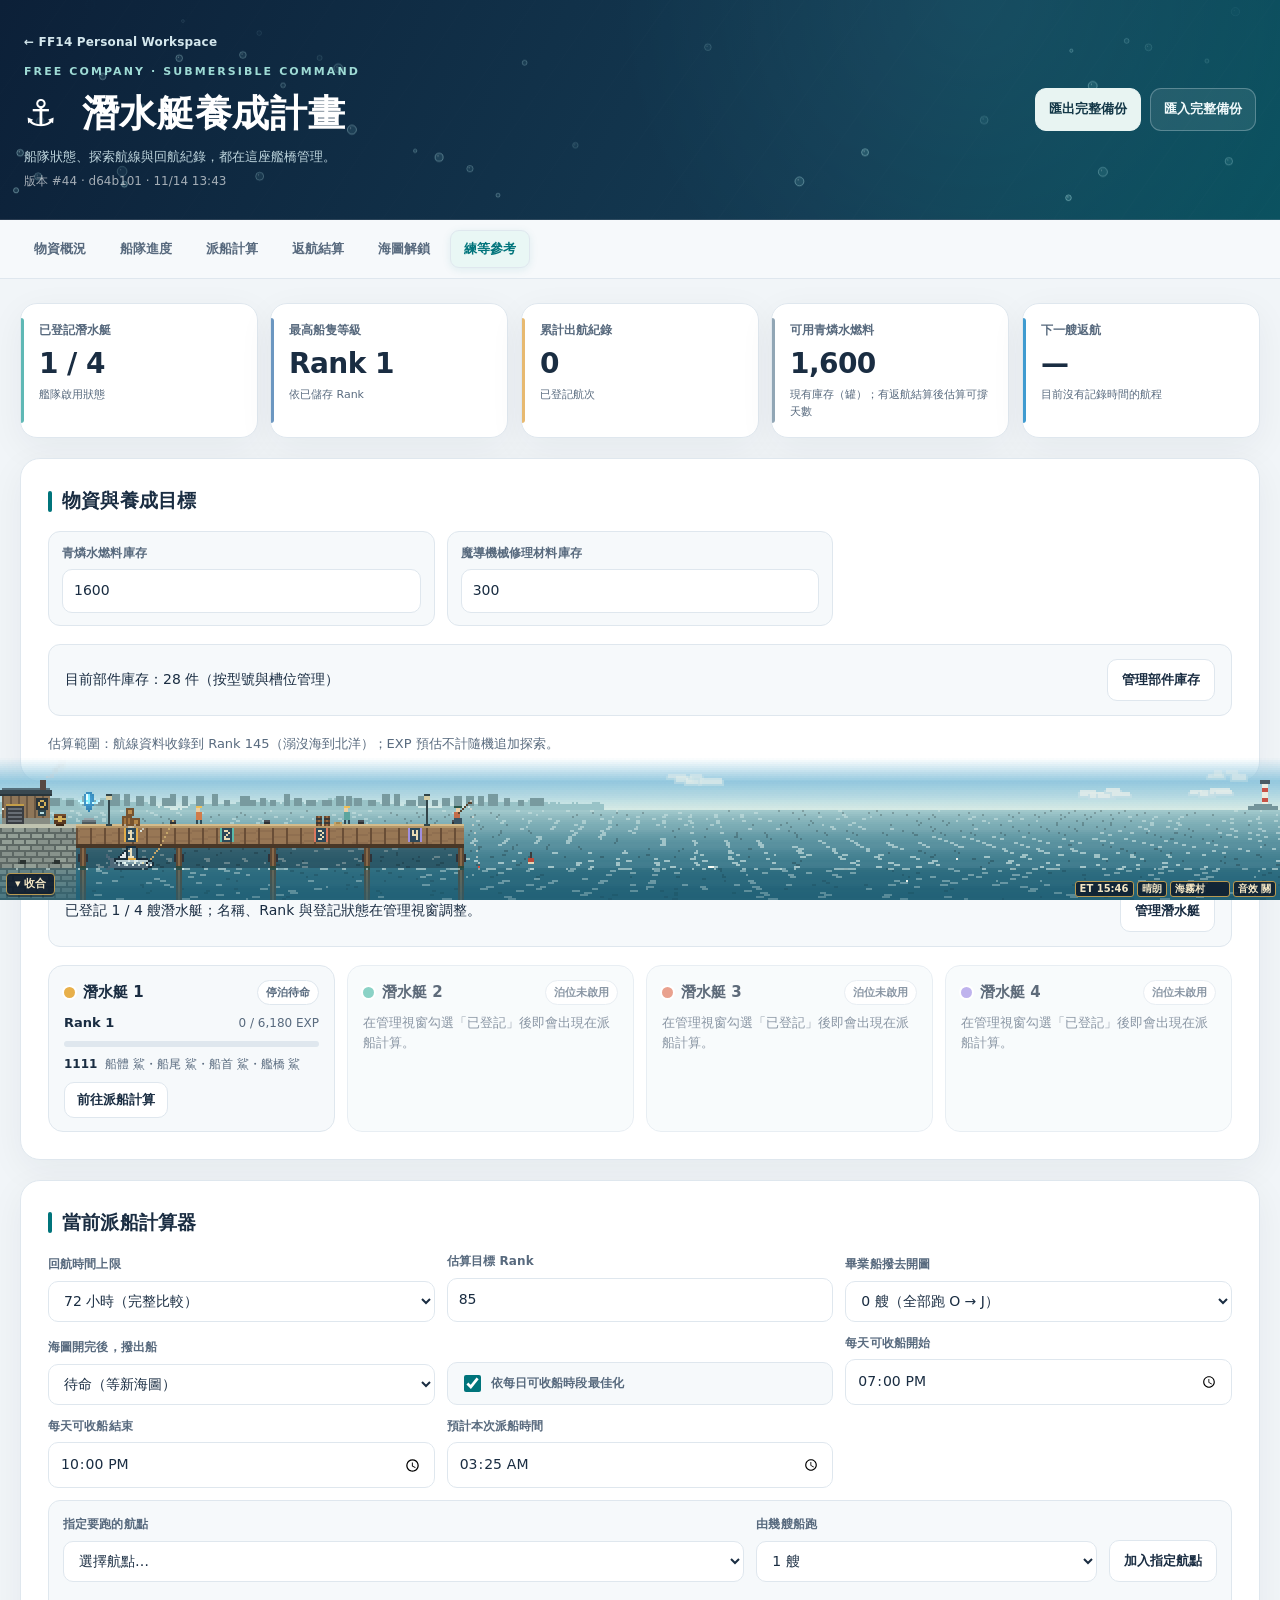
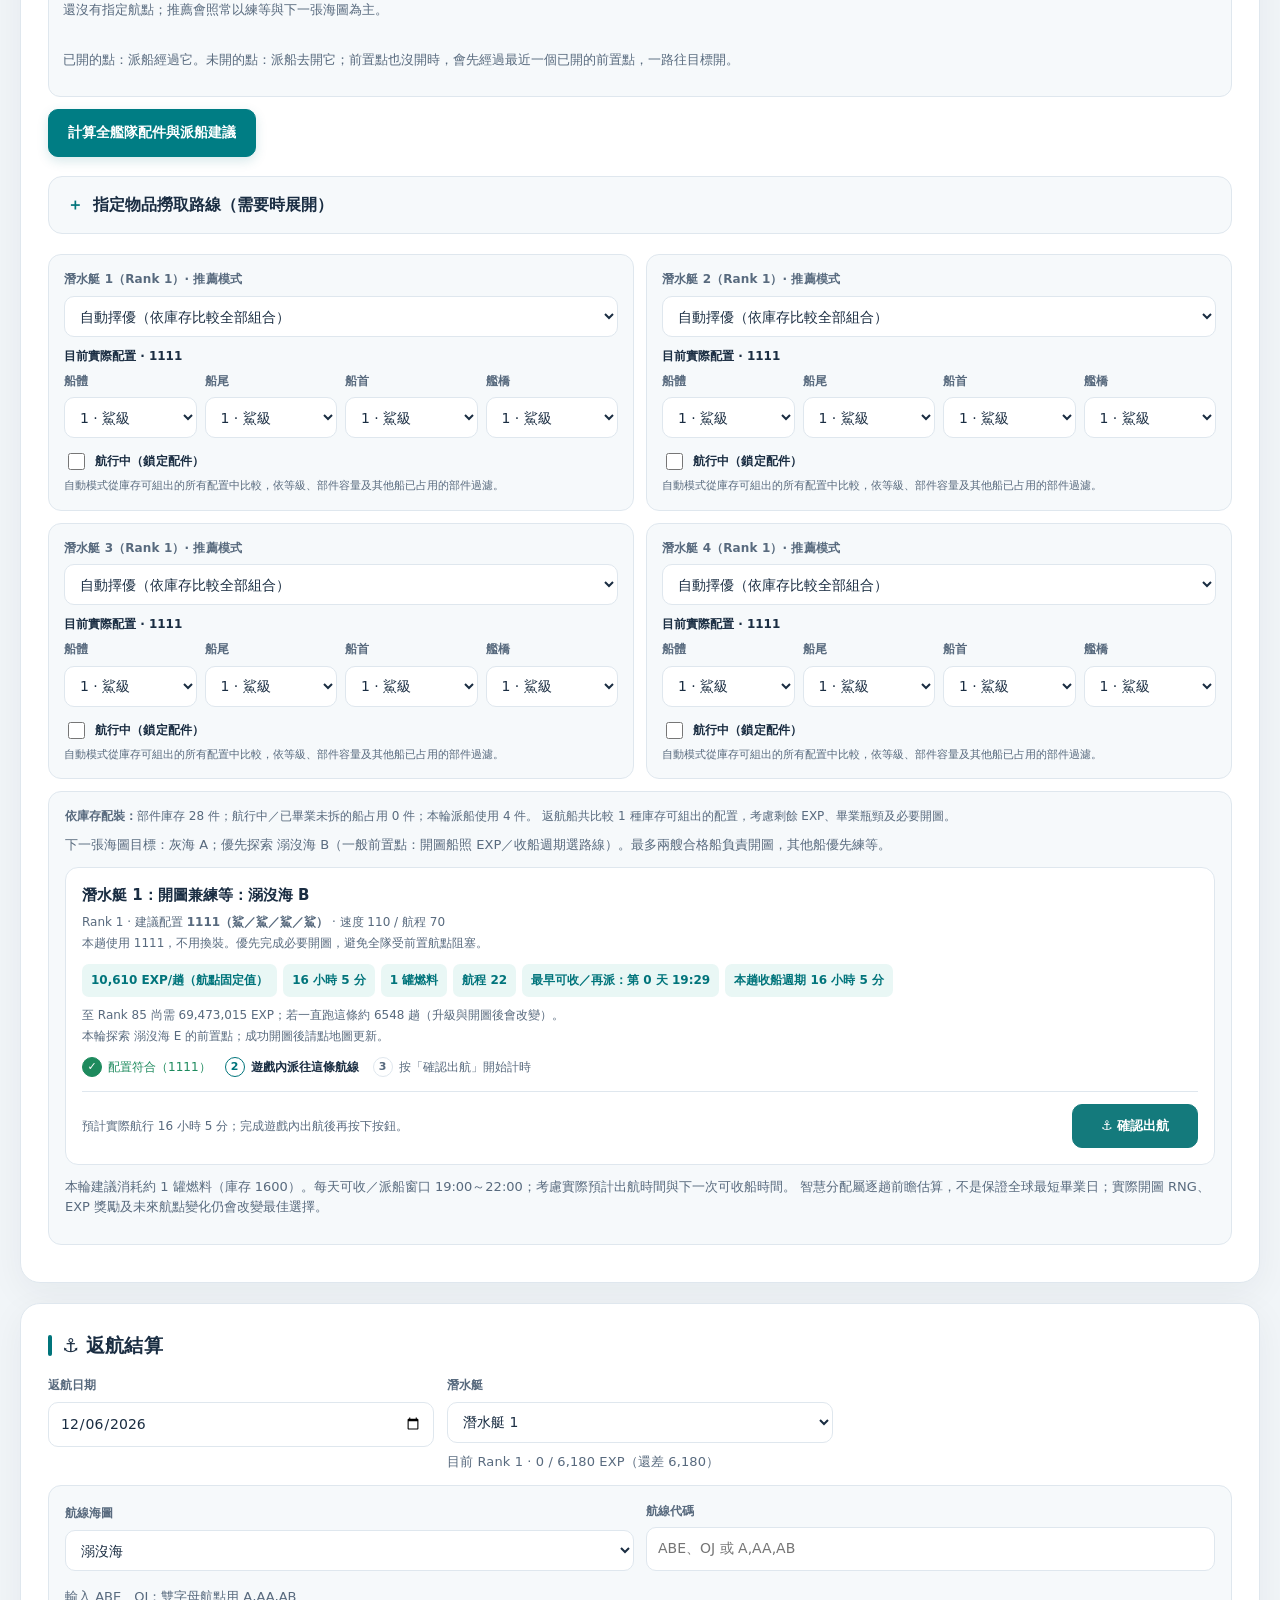
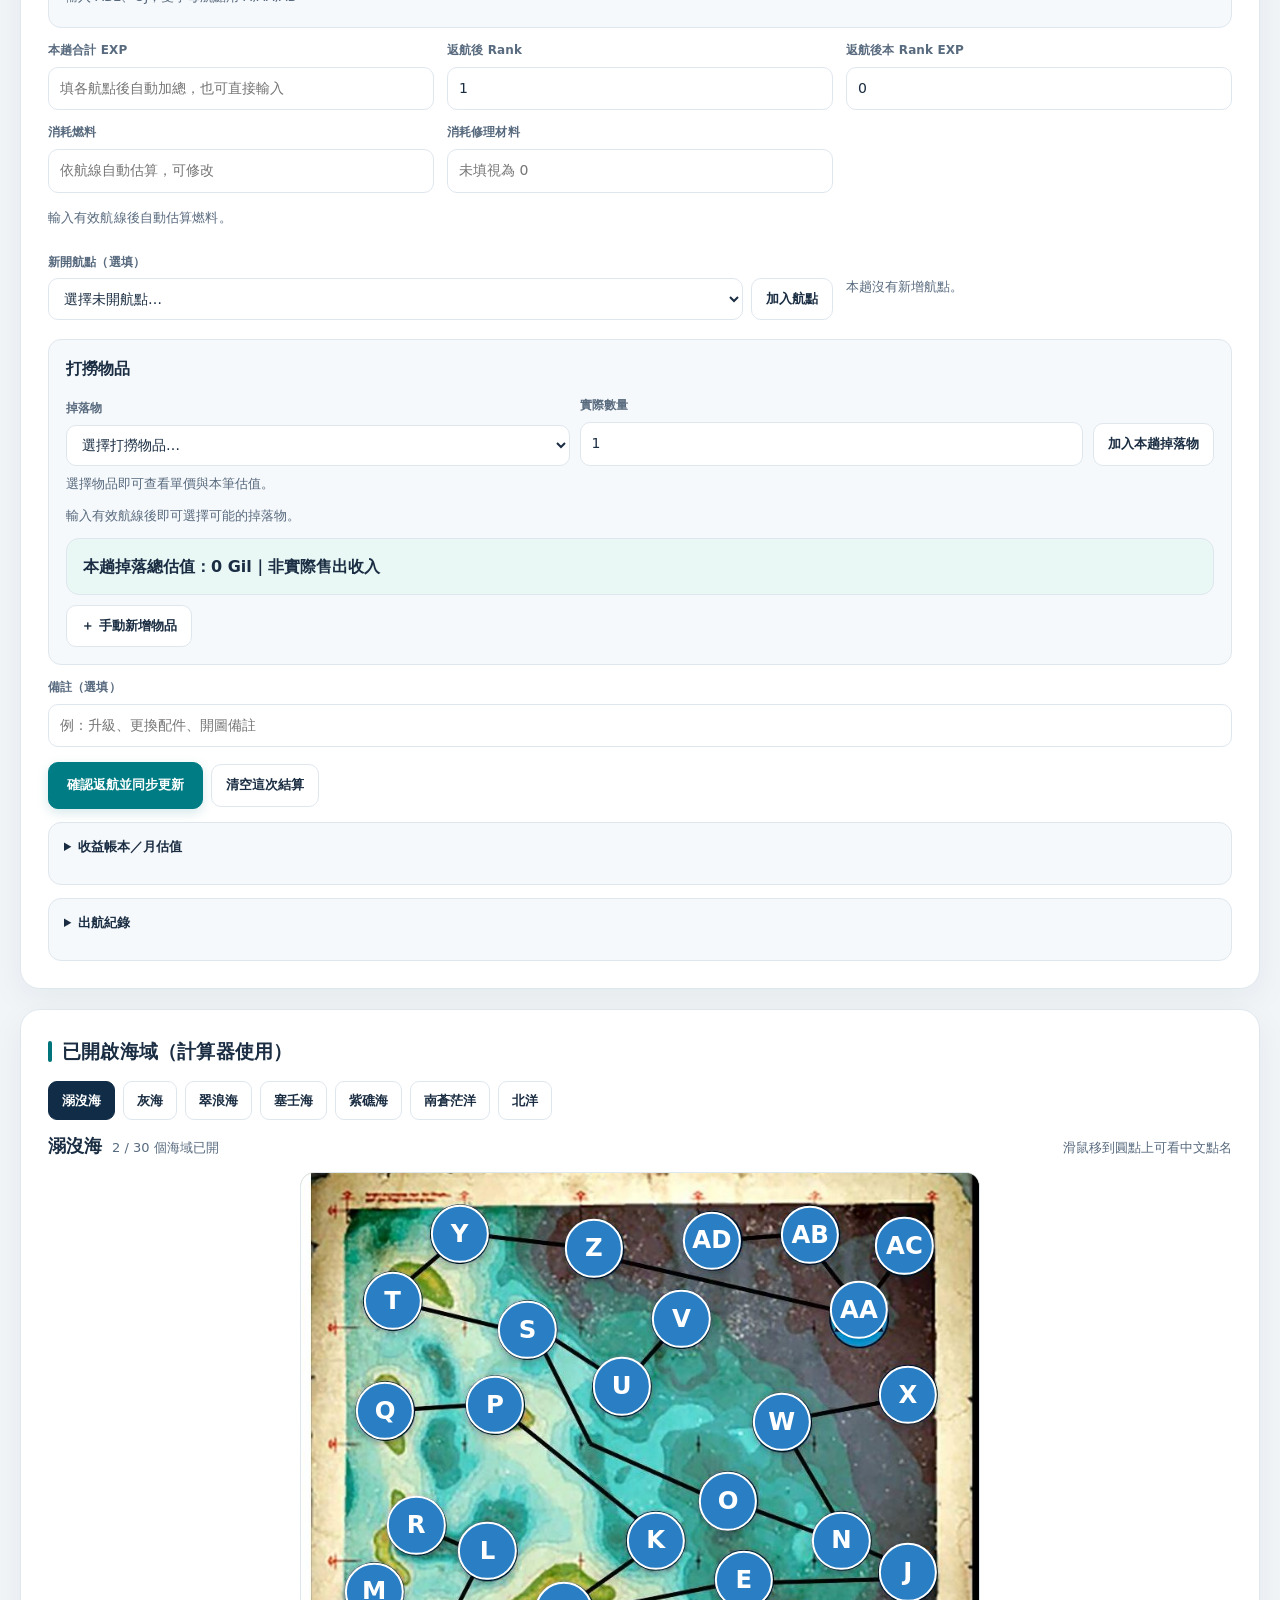
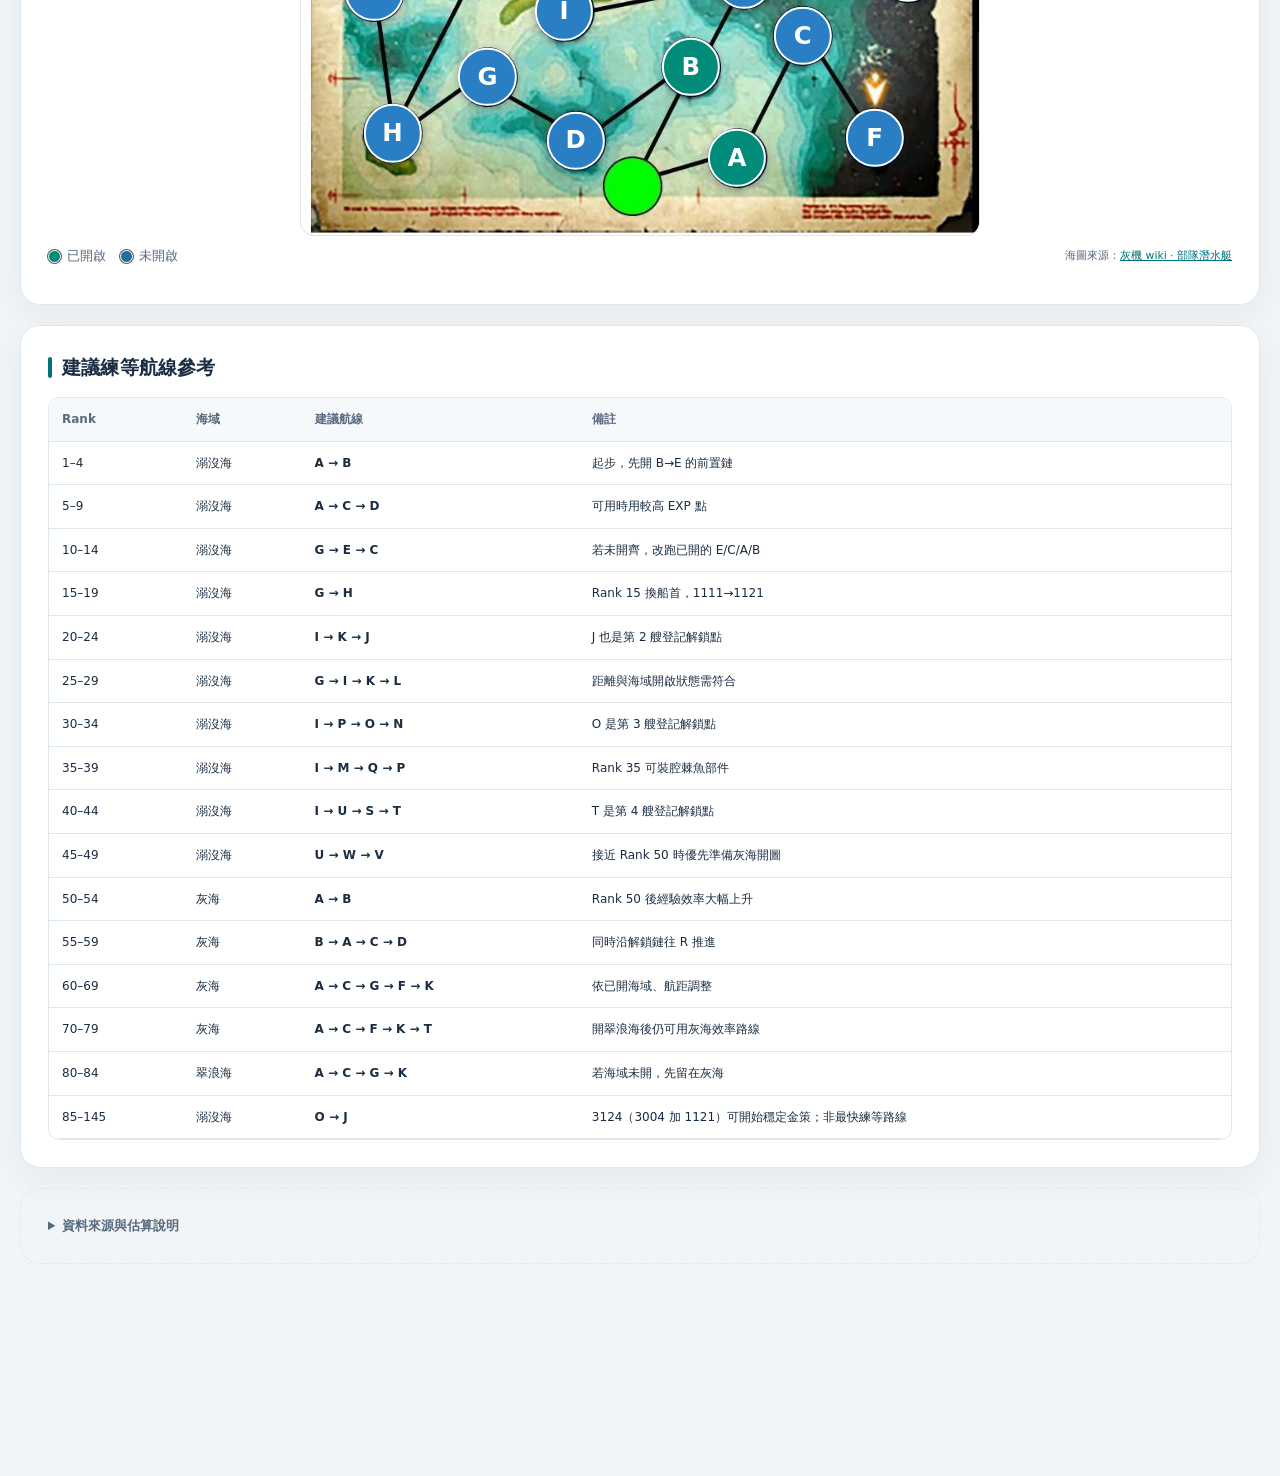
==== commit defca7a3: "Stamp version d64b101 [skip ci]" ====
--- a/submarine.html
+++ b/submarine.html
@@ -5,15 +5,15 @@
   <meta name="viewport" content="width=device-width, initial-scale=1">
   <meta name="color-scheme" content="light dark">
   <title>FF14 潛水艇養成計畫</title>
-  <script src="version.js?v=32365c8"></script>
-  <script defer src="app-version.js?v=32365c8"></script>
-  <link rel="stylesheet" href="submarine.css?v=32365c8">
-  <link rel="stylesheet" href="submarine-ui.css?v=32365c8">
-  <link rel="stylesheet" href="submarine-harbor.css?v=32365c8">
-  <link rel="stylesheet" href="submarine-harbor-scene.css?v=32365c8">
-  <link rel="stylesheet" href="submarine-harbor-link.css?v=32365c8">
-  <link rel="stylesheet" href="submarine-fx.css?v=32365c8">
-  <link rel="stylesheet" href="submarine-bridge.css?v=32365c8">
+  <script src="version.js?v=d64b101"></script>
+  <script defer src="app-version.js?v=d64b101"></script>
+  <link rel="stylesheet" href="submarine.css?v=d64b101">
+  <link rel="stylesheet" href="submarine-ui.css?v=d64b101">
+  <link rel="stylesheet" href="submarine-harbor.css?v=d64b101">
+  <link rel="stylesheet" href="submarine-harbor-scene.css?v=d64b101">
+  <link rel="stylesheet" href="submarine-harbor-link.css?v=d64b101">
+  <link rel="stylesheet" href="submarine-fx.css?v=d64b101">
+  <link rel="stylesheet" href="submarine-bridge.css?v=d64b101">
 </head>
 <body>
   <header>
@@ -297,25 +297,25 @@
     <span id="harbor-clock" class="harbor-screenreader" aria-live="off"></span>
   </aside>
   <div id="harbor-tooltip" class="harbor-tooltip" role="tooltip" hidden></div>
-  <script src="ff14-config.js?v=32365c8"></script>
-  <script src="ff14-data.js?v=32365c8" data-scope="submarine"></script>
-  <script src="submarine-dialog.js?v=32365c8"></script>
-  <script src="submarine-sector-names.js?v=32365c8"></script>
-  <script src="submarine.js?v=32365c8"></script>
-  <script src="submarine-calculator.js?v=32365c8"></script>
-  <script src="submarine-settlement.js?v=32365c8"></script>
-  <script defer src="submarine-ledger.js?v=32365c8"></script>
-  <script defer src="submarine-drop-select.js?v=32365c8"></script>
-  <script defer src="submarine-settle-exp.js?v=32365c8"></script>
-  <script defer src="submarine-prices.js?v=32365c8"></script>
-  <script defer src="submarine-ui.js?v=32365c8"></script>
-  <script defer src="submarine-bridge.js?v=32365c8"></script>
-  <script defer src="submarine-insights.js?v=32365c8"></script>
-  <script defer src="submarine-harbor.js?v=32365c8"></script>
-  <script defer src="submarine-harbor-eorzea.js?v=32365c8"></script>
-  <script defer src="submarine-harbor-events.js?v=32365c8"></script>
-  <script defer src="submarine-harbor-scene.js?v=32365c8"></script>
-  <script defer src="submarine-harbor-link.js?v=32365c8"></script>
-  <script defer src="submarine-fx.js?v=32365c8"></script>
+  <script src="ff14-config.js?v=d64b101"></script>
+  <script src="ff14-data.js?v=d64b101" data-scope="submarine"></script>
+  <script src="submarine-dialog.js?v=d64b101"></script>
+  <script src="submarine-sector-names.js?v=d64b101"></script>
+  <script src="submarine.js?v=d64b101"></script>
+  <script src="submarine-calculator.js?v=d64b101"></script>
+  <script src="submarine-settlement.js?v=d64b101"></script>
+  <script defer src="submarine-ledger.js?v=d64b101"></script>
+  <script defer src="submarine-drop-select.js?v=d64b101"></script>
+  <script defer src="submarine-settle-exp.js?v=d64b101"></script>
+  <script defer src="submarine-prices.js?v=d64b101"></script>
+  <script defer src="submarine-ui.js?v=d64b101"></script>
+  <script defer src="submarine-bridge.js?v=d64b101"></script>
+  <script defer src="submarine-insights.js?v=d64b101"></script>
+  <script defer src="submarine-harbor.js?v=d64b101"></script>
+  <script defer src="submarine-harbor-eorzea.js?v=d64b101"></script>
+  <script defer src="submarine-harbor-events.js?v=d64b101"></script>
+  <script defer src="submarine-harbor-scene.js?v=d64b101"></script>
+  <script defer src="submarine-harbor-link.js?v=d64b101"></script>
+  <script defer src="submarine-fx.js?v=d64b101"></script>
 </body>
 </html>
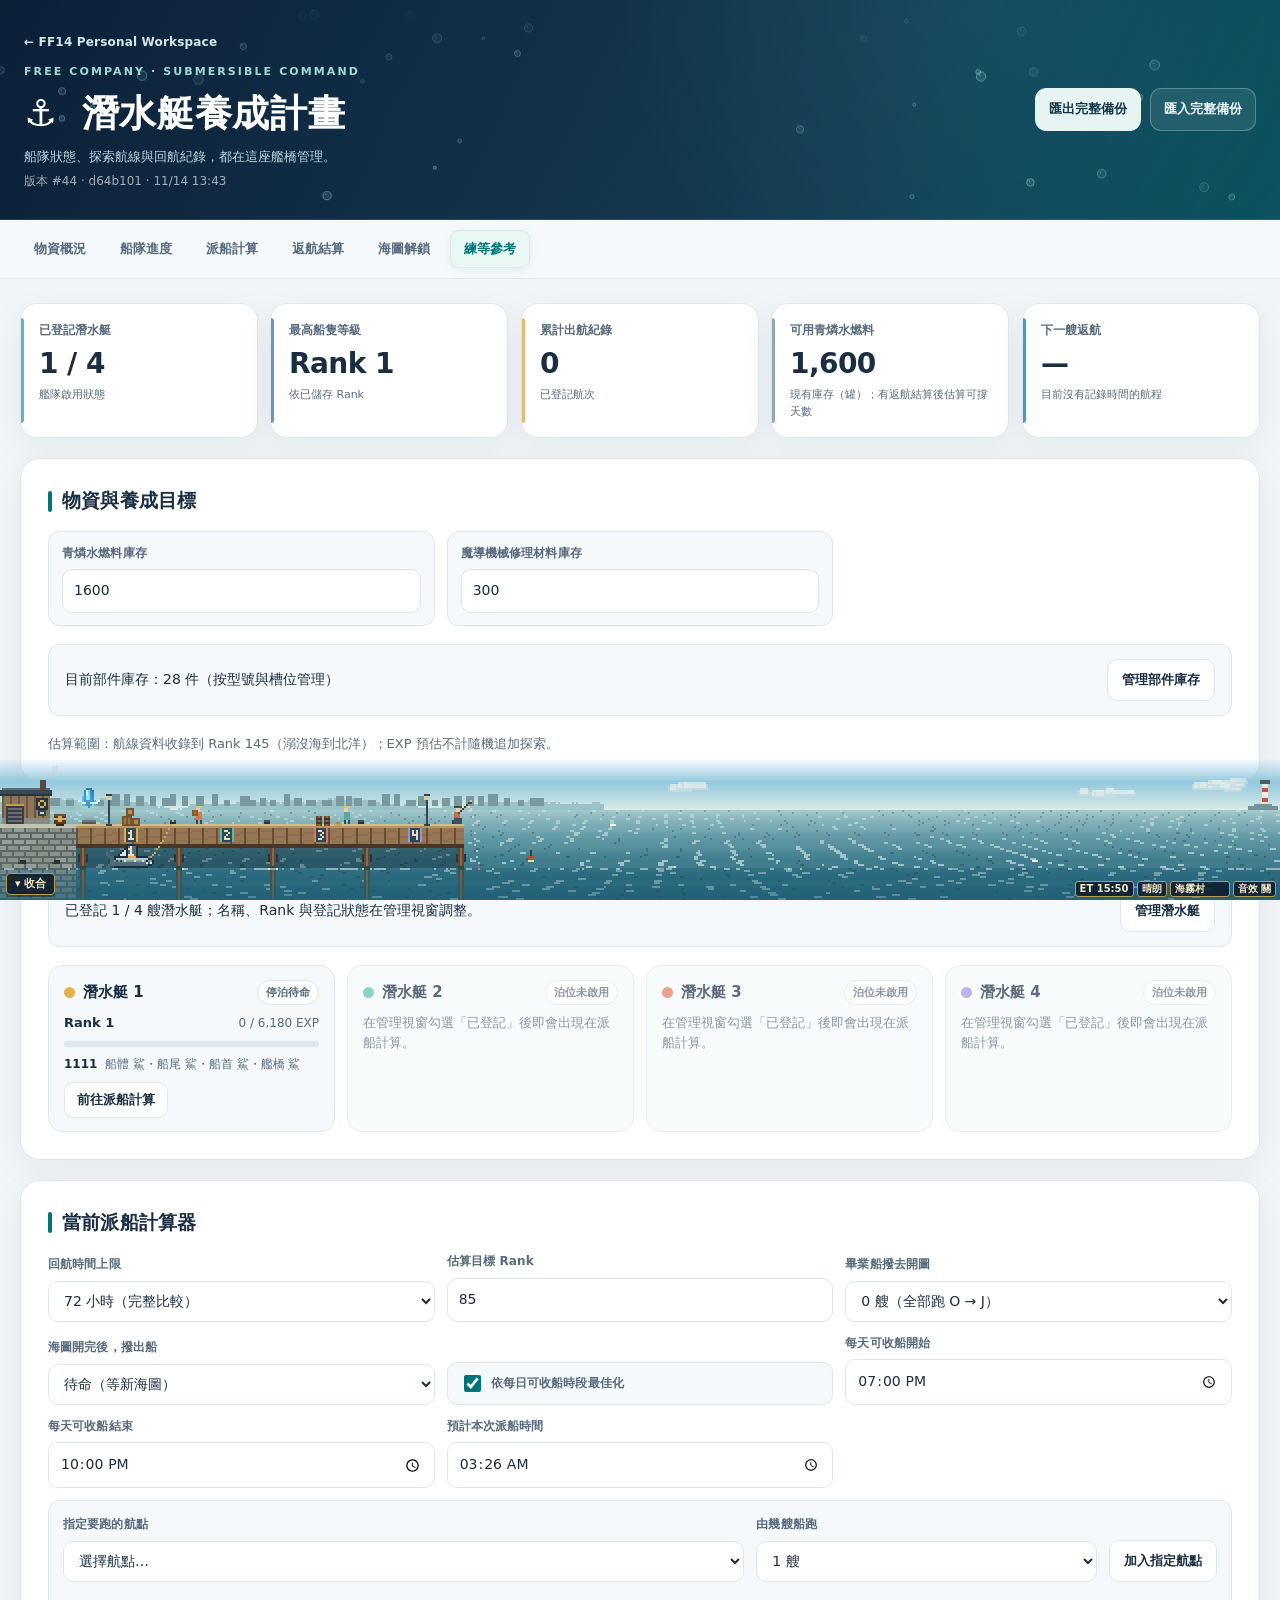
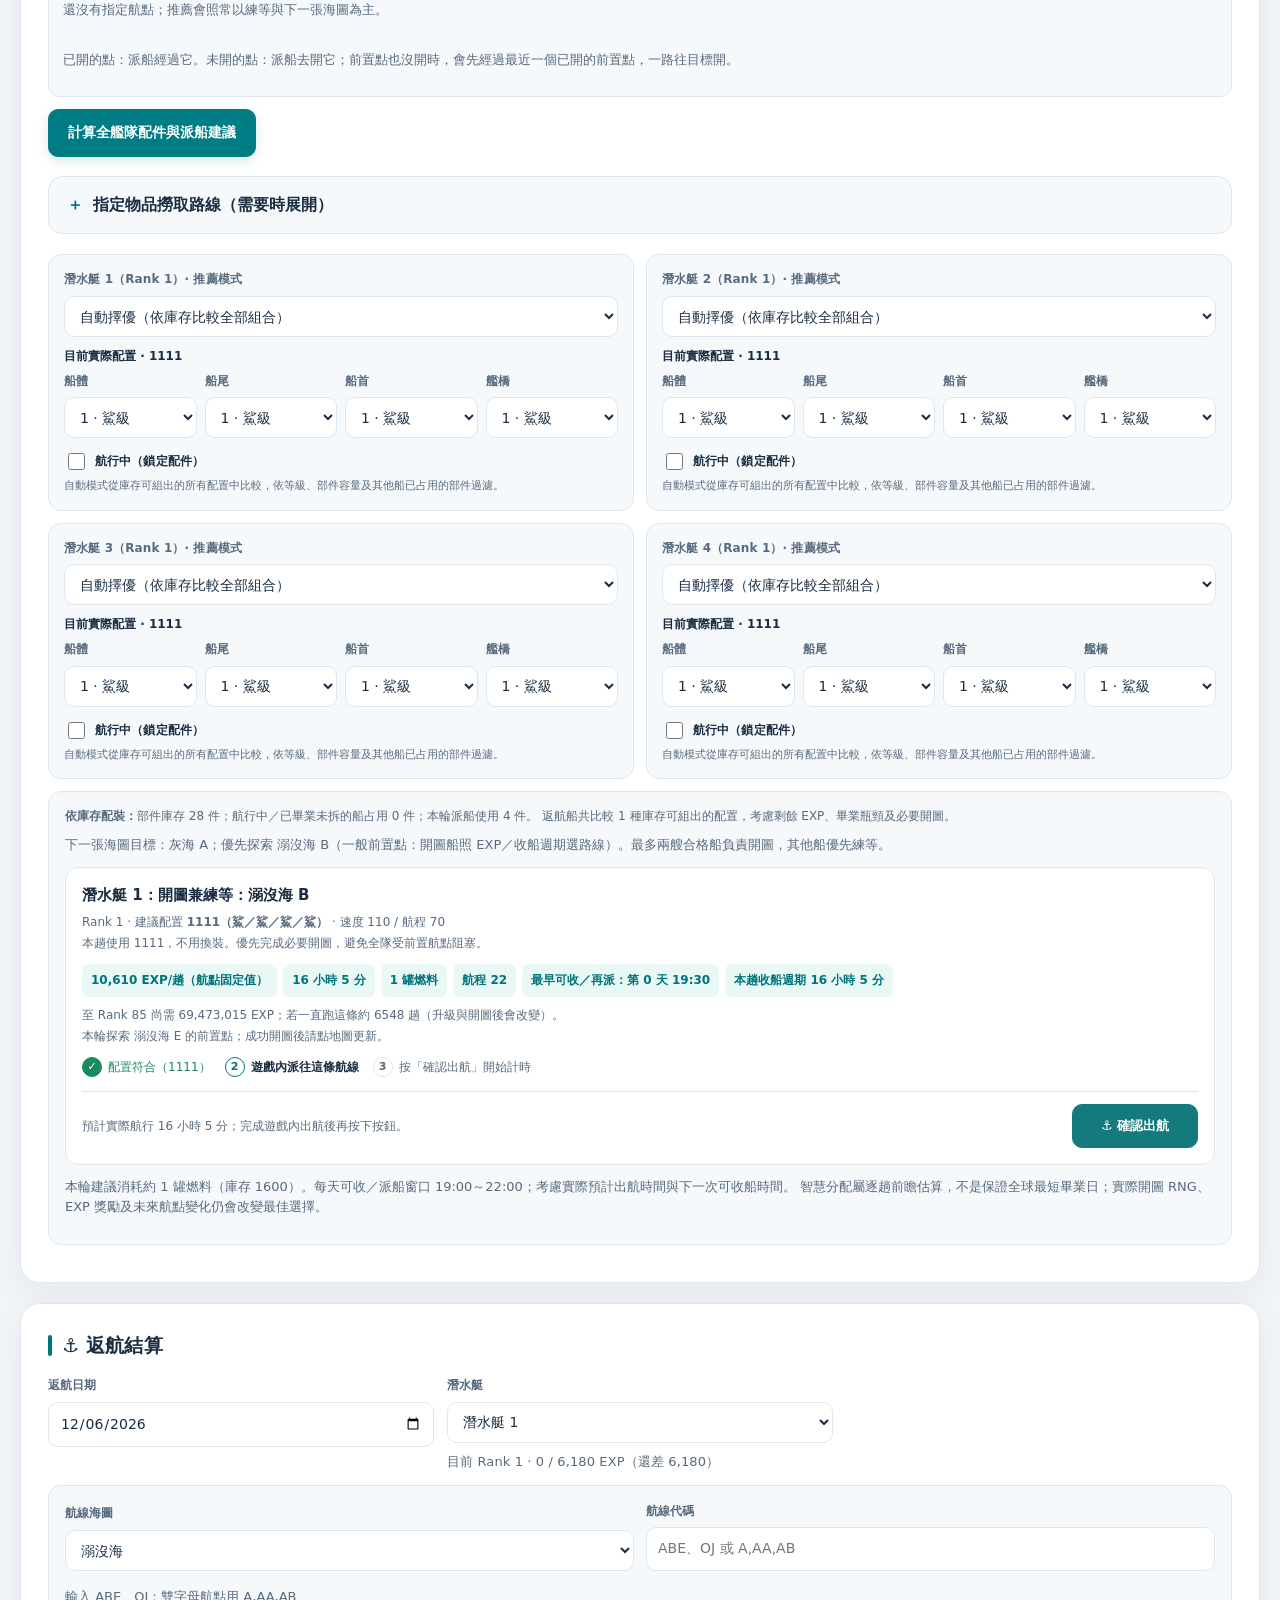
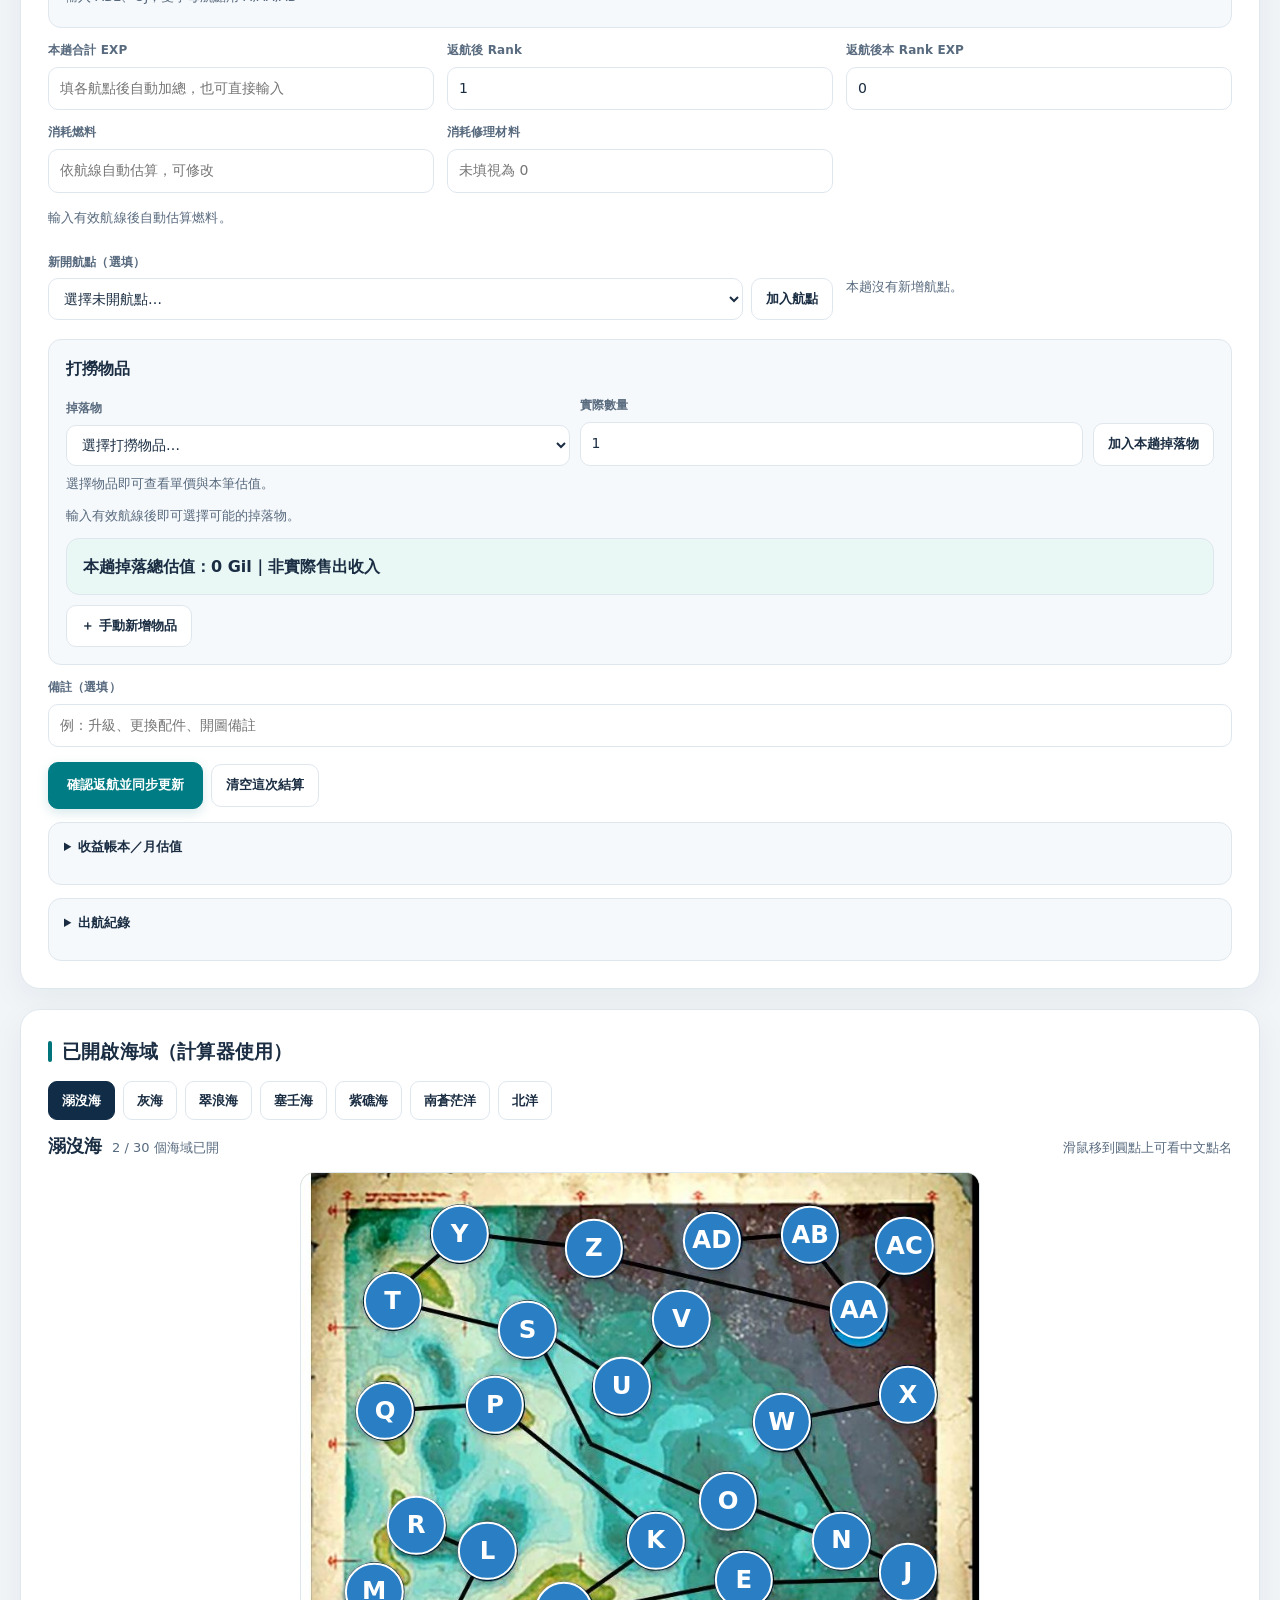
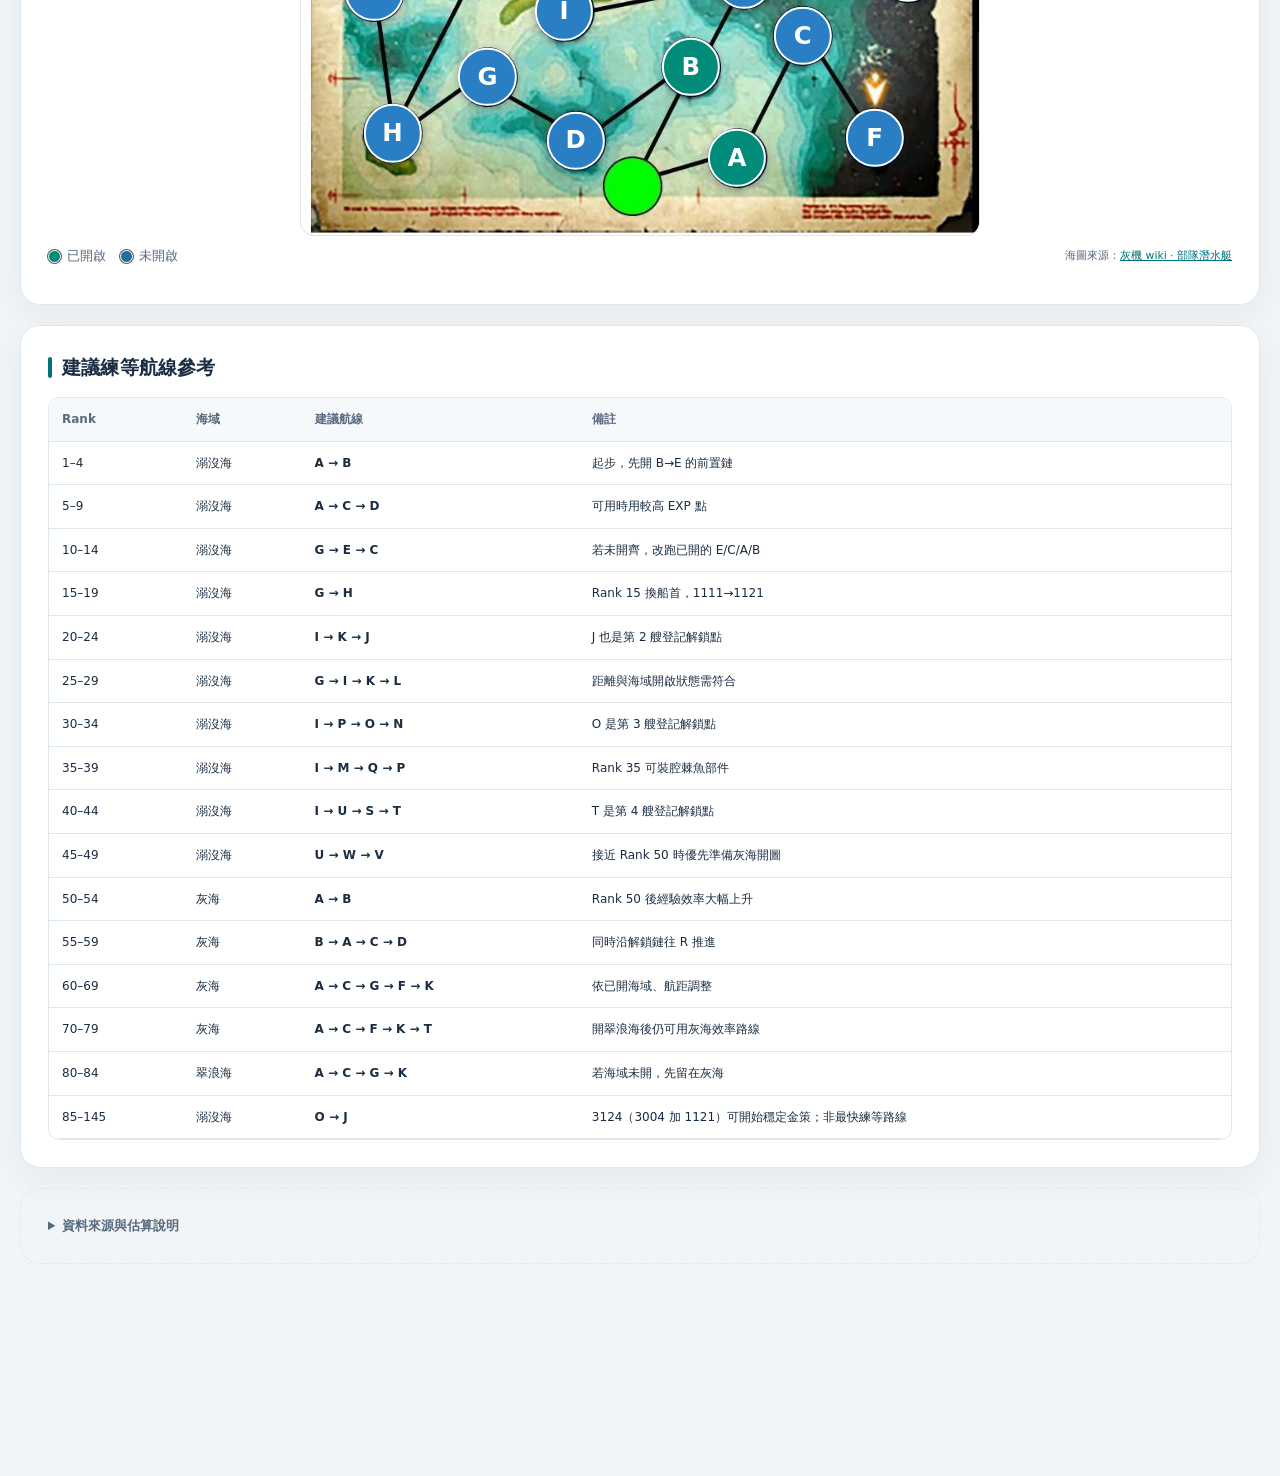
==== commit 40bc65b4: "港口閒置降速、手機四艘不重疊、手機版縮短，首頁與釣魚頁加上互動動態 - 港口場景：改用計時器一格一格要畫面，閒置一分鐘降到 10 fps、五分鐘降到 4 fps，   有輸入或出航／返航時立刻恢復；收" ====
--- a/submarine.html
+++ b/submarine.html
@@ -13,6 +13,7 @@
   <link rel="stylesheet" href="submarine-harbor-scene.css?v=d64b101">
   <link rel="stylesheet" href="submarine-harbor-link.css?v=d64b101">
   <link rel="stylesheet" href="submarine-fx.css?v=d64b101">
+  <link rel="stylesheet" href="submarine-fold.css?v=d64b101">
   <link rel="stylesheet" href="submarine-bridge.css?v=d64b101">
 </head>
 <body>
@@ -316,6 +317,7 @@
   <script defer src="submarine-harbor-events.js?v=d64b101"></script>
   <script defer src="submarine-harbor-scene.js?v=d64b101"></script>
   <script defer src="submarine-harbor-link.js?v=d64b101"></script>
+  <script defer src="submarine-fold.js?v=d64b101"></script>
   <script defer src="submarine-fx.js?v=d64b101"></script>
 </body>
 </html>
--- a/submarine-harbor-scene.css
+++ b/submarine-harbor-scene.css
@@ -22,6 +22,12 @@
 #mini-harbor.has-scene .harbor-submarine{filter:none;transform-origin:50% 100%}
 #mini-harbor.has-scene .harbor-sprite{visibility:hidden;animation:none}
 #mini-harbor.has-scene .harbor-sprite *{animation:none}
+/* Pseudo-elements of the hidden DOM art kept looping forever behind the canvas (wake pulse, footsteps). */
+#mini-harbor.has-scene .harbor-sprite::before,#mini-harbor.has-scene .harbor-sprite::after,
+#mini-harbor.has-scene .harbor-sprite *::before,#mini-harbor.has-scene .harbor-sprite *::after,
+#mini-harbor.has-scene .harbor-yard-props *::before,#mini-harbor.has-scene .harbor-yard-props *::after,
+#mini-harbor.has-scene .harbor-sea *,#mini-harbor.has-scene .harbor-quay *,
+#mini-harbor.has-scene .harbor-quay *::before,#mini-harbor.has-scene .harbor-quay *::after{animation:none}
 #mini-harbor.has-scene .harbor-submarine:focus-visible{outline:2px dashed #fff3c4;outline-offset:2px}
 /* One boat size everywhere: matches the canvas sprite and gives touch screens a larger target. */
 #mini-harbor.has-scene .harbor-submarine{width:44px;height:38px}
--- a/submarine-harbor-link.css
+++ b/submarine-harbor-link.css
@@ -38,6 +38,8 @@
    pointer on its lower part, so boats in neighbouring lanes each keep their own hover area. */
 #mini-harbor.has-scene .harbor-submarine.is-sailing .harbor-progress{display:none}
 #mini-harbor.has-scene .harbor-submarine.is-sailing{clip-path:inset(45% 8% 0 8%)}
+/* Phones draw boats at sea small with their number plate above: the touch area follows that shape. */
+@media(max-width:519.98px){#mini-harbor.has-scene .harbor-submarine.is-sailing{clip-path:inset(12% 18% 0 18%)}}
 #mini-harbor .harbor-progress i{display:block;height:100%;width:calc(var(--progress,0)*100%);background:#5fe08a}
 #mini-harbor .harbor-submarine.is-returning .harbor-progress i{background:#ffc24a}
 
--- a/submarine-fold.css
+++ b/submarine-fold.css
@@ -0,0 +1,32 @@
+/* Section folding v1. Folding only ever applies at phone width; the rules outside the media query
+   just keep the toggle out of the way on wider screens. */
+.fold-toggle{display:none}
+@media(max-width:740px){
+  .fold-ready main > section.panel[id] > .fold-head{cursor:pointer;padding-right:44px;-webkit-tap-highlight-color:transparent}
+  .fold-ready main > section.panel[id] > .fold-toggle{display:grid;place-items:center;position:absolute;top:9px;right:8px;width:40px;height:40px;min-height:0;
+    padding:0;margin:0;border:0;border-radius:50%;background:transparent;box-shadow:none;color:var(--ui-muted,#5b6b7c);cursor:pointer}
+  .fold-toggle:hover{background:rgba(0,140,121,.08)}
+  .fold-toggle:focus-visible{outline:2px solid var(--ui-teal,#008c79);outline-offset:1px}
+  .fold-toggle span{width:9px;height:9px;border-right:2px solid currentColor;border-bottom:2px solid currentColor;
+    transform:translateY(-2px) rotate(45deg);transition:transform .22s cubic-bezier(.3,.8,.3,1)}
+  .fold-toggle[aria-expanded="false"] span{transform:translateX(-2px) rotate(-45deg)}
+  section.panel.is-folded > :not(.fold-head):not(.fold-toggle):not(dialog){display:none!important}
+  section.panel.is-folded{padding-bottom:2px}
+  section.panel.is-folded > h2.fold-head,section.panel.is-folded > .section-title.fold-head{margin-bottom:15px}
+  section.panel.is-folded > .fold-head::after{content:"展開";margin-left:auto;font-size:12px;font-weight:550;color:var(--ui-muted,#5b6b7c);white-space:nowrap}
+  section.panel.is-folded > .section-title.fold-head{display:flex;align-items:center}
+  /* Opening: the content settles in instead of popping. */
+  section.panel.fold-opening > .fold-toggle ~ *{animation:fold-open .26s cubic-bezier(.2,.8,.3,1) both}
+
+  /* The four per-ship build cards: one swipeable row instead of four screens of selects. */
+  #ship-builds.build-grid{display:flex;gap:10px;overflow-x:auto;scroll-snap-type:x mandatory;overscroll-behavior-x:contain;
+    margin-inline:-14px;padding:2px 14px 10px;scroll-padding-inline:14px;-webkit-overflow-scrolling:touch;scrollbar-width:thin}
+  #ship-builds.build-grid > *{flex:0 0 86%;min-width:0;scroll-snap-align:start}
+  #ship-builds.build-grid > :only-child{flex-basis:100%}
+}
+@keyframes fold-open{from{opacity:0;transform:translateY(-6px)}to{opacity:1;transform:none}}
+@media(prefers-reduced-motion:reduce){
+  .fold-toggle span{transition:none}
+  section.panel > .fold-toggle ~ *{animation:none!important}
+}
+@media print{section.panel.is-folded > *{display:revert!important}}
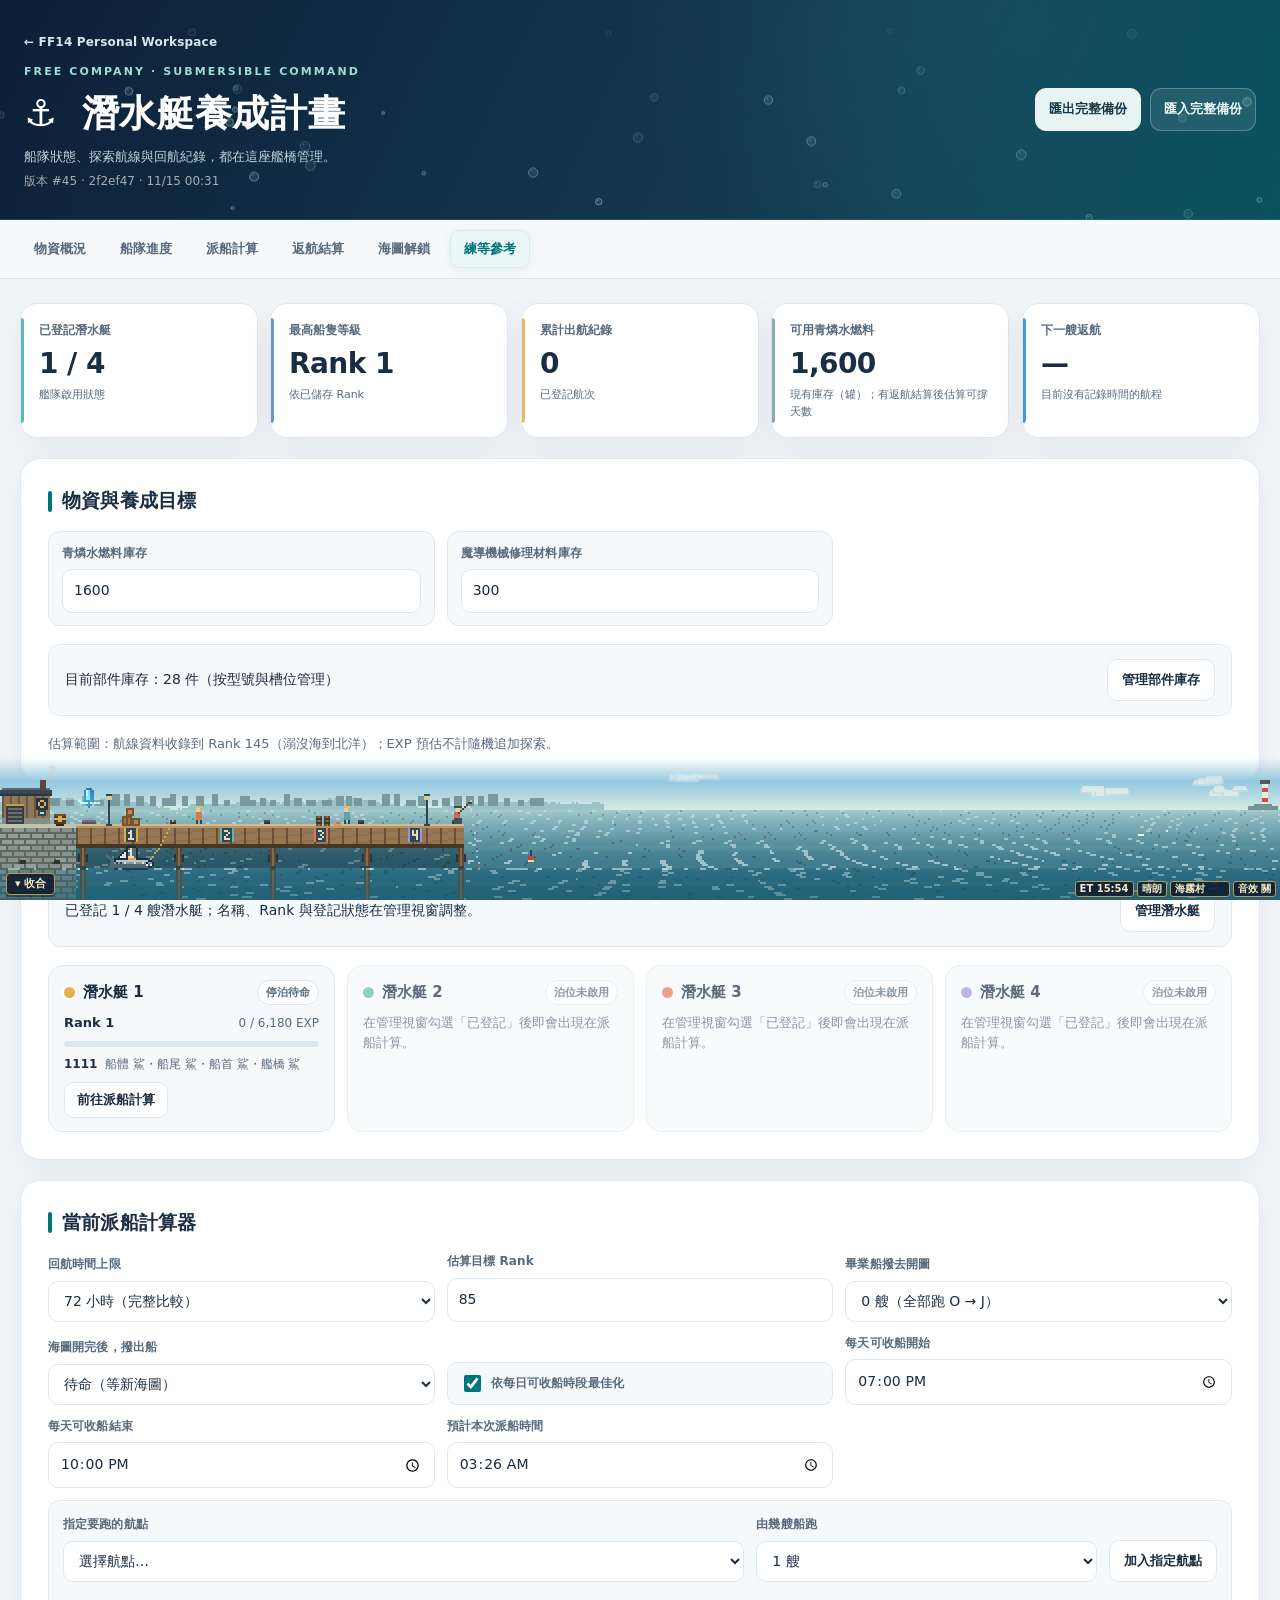
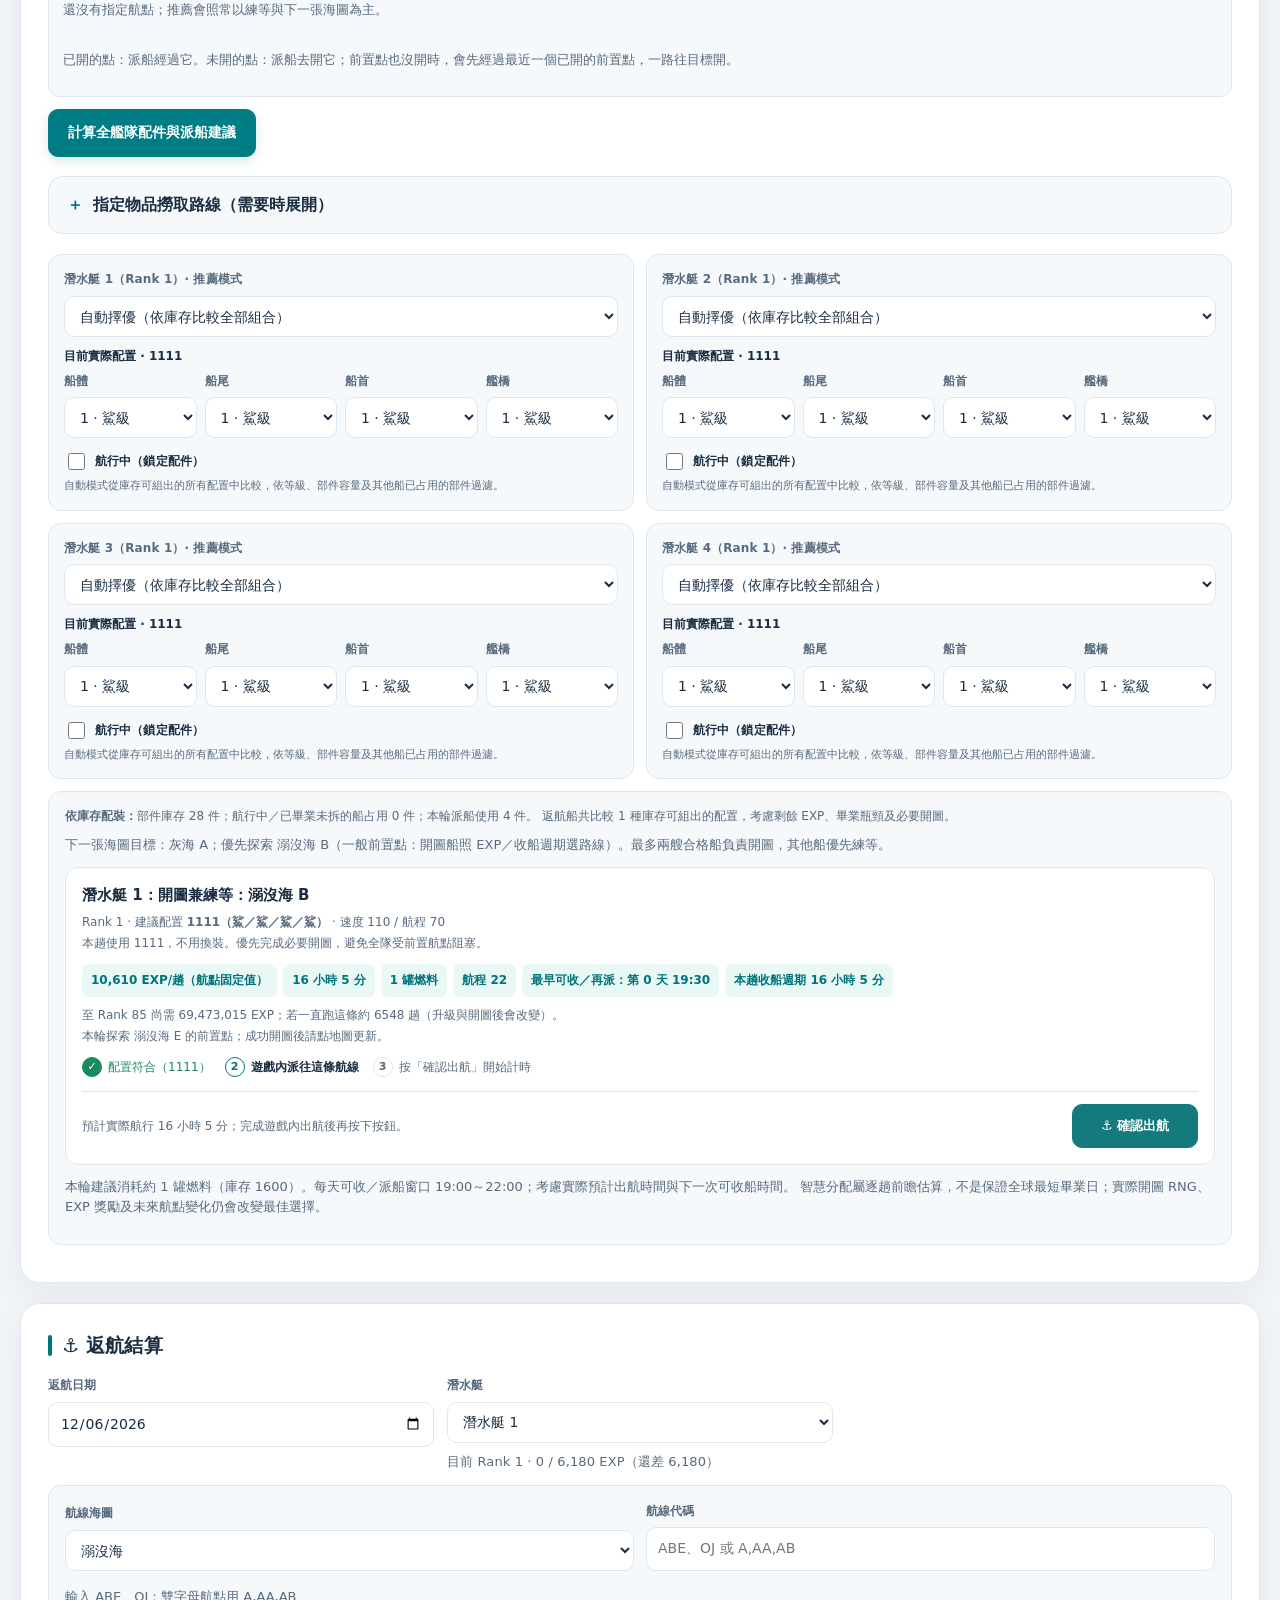
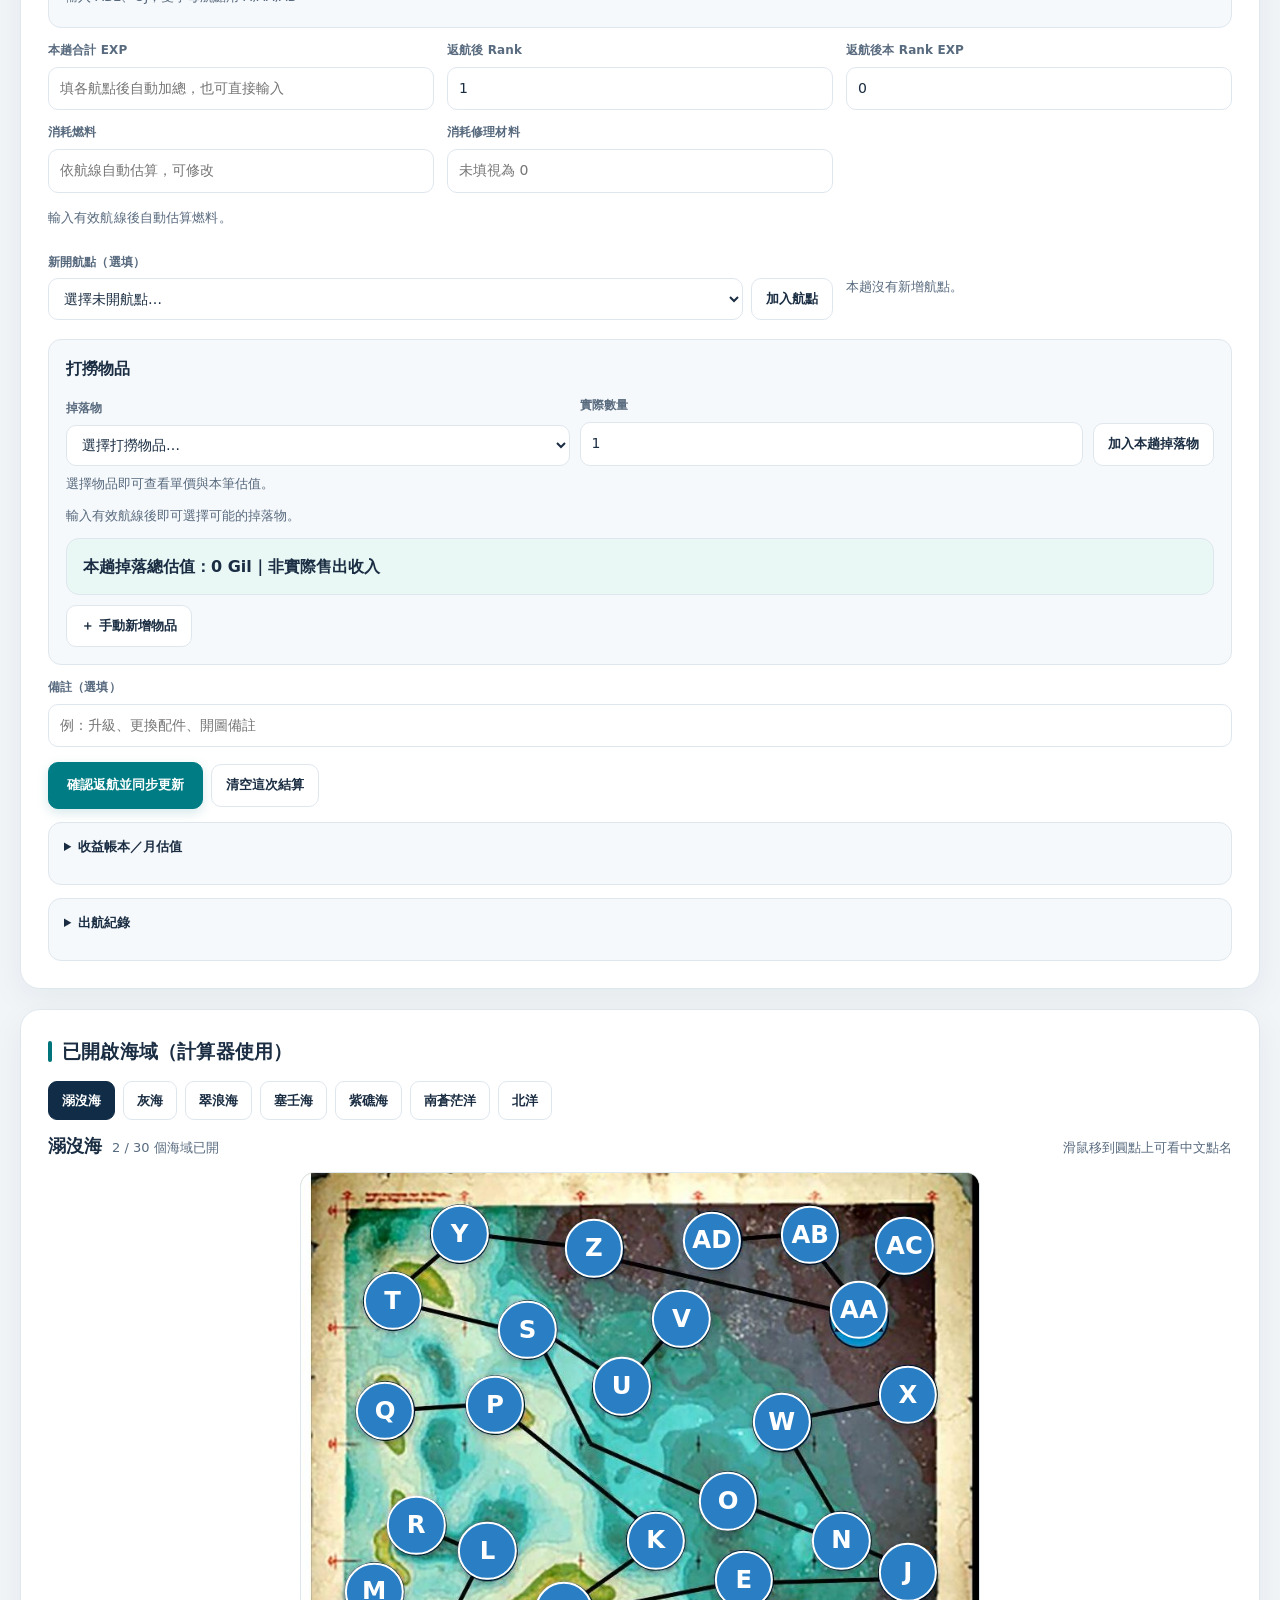
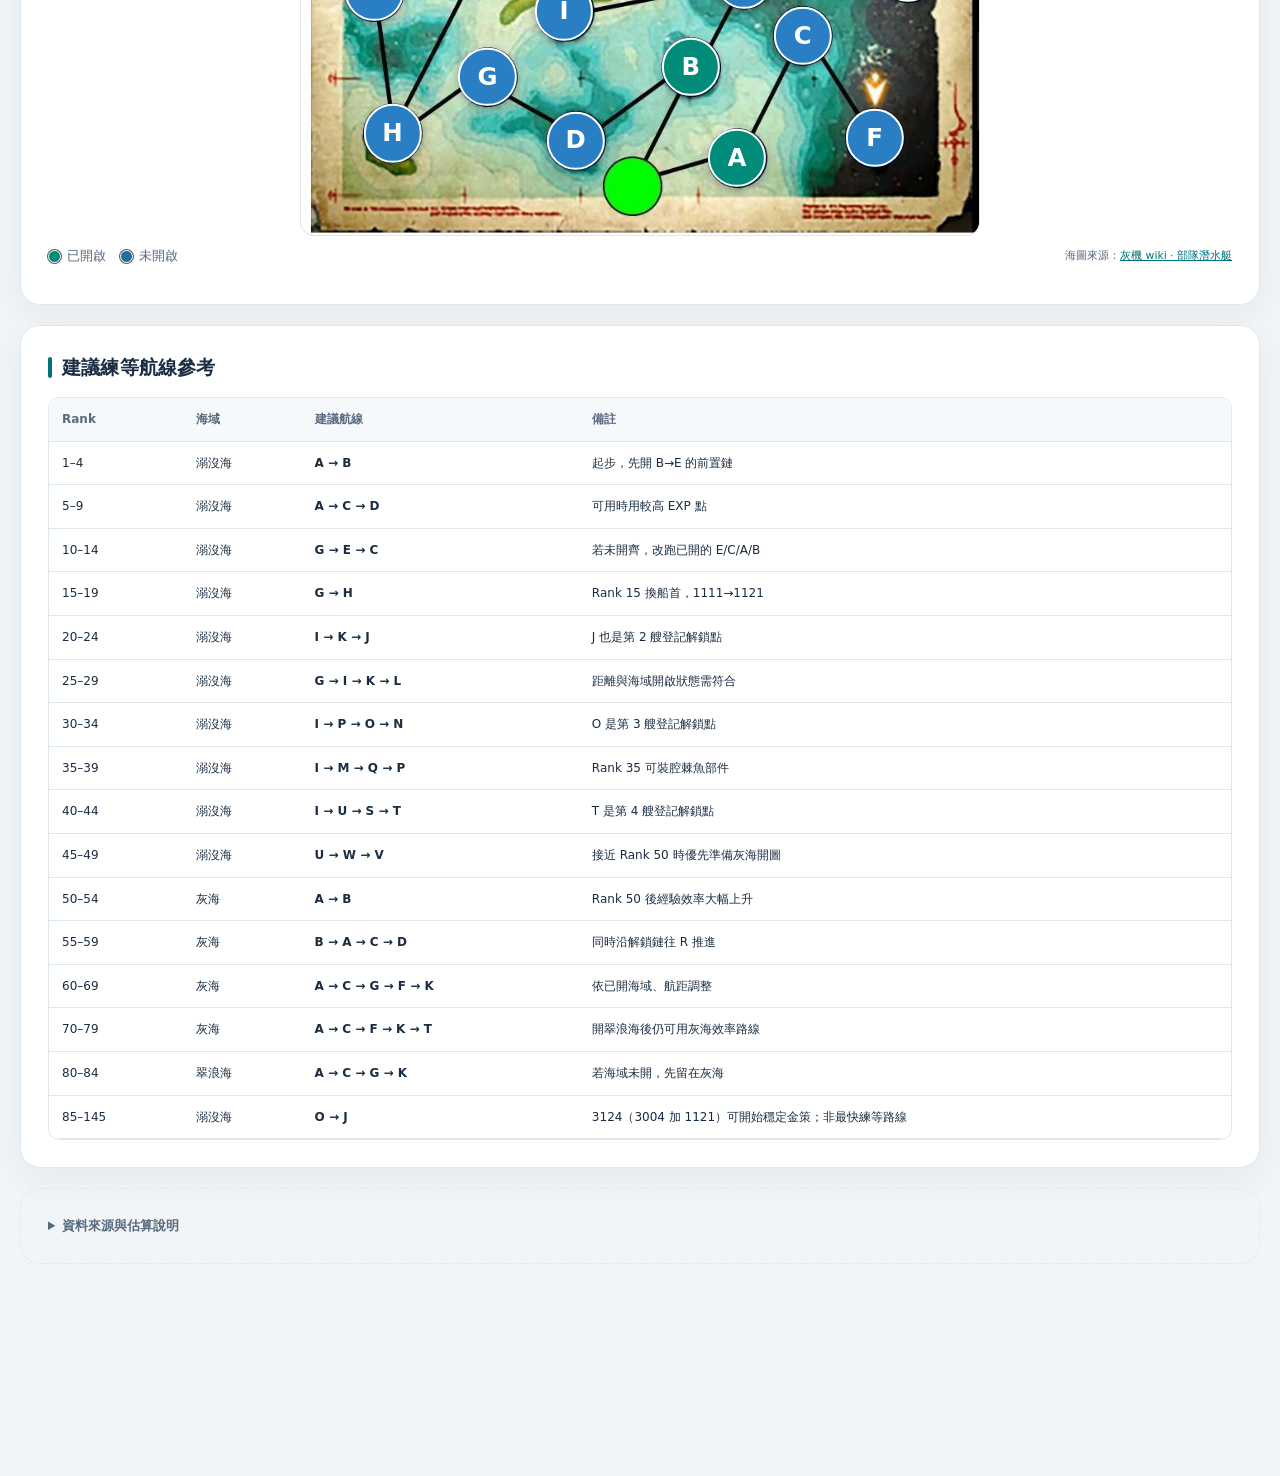
==== commit c69b3939: "Stamp version 2f2ef47 [skip ci]" ====
--- a/submarine.html
+++ b/submarine.html
@@ -5,16 +5,16 @@
   <meta name="viewport" content="width=device-width, initial-scale=1">
   <meta name="color-scheme" content="light dark">
   <title>FF14 潛水艇養成計畫</title>
-  <script src="version.js?v=d64b101"></script>
-  <script defer src="app-version.js?v=d64b101"></script>
-  <link rel="stylesheet" href="submarine.css?v=d64b101">
-  <link rel="stylesheet" href="submarine-ui.css?v=d64b101">
-  <link rel="stylesheet" href="submarine-harbor.css?v=d64b101">
-  <link rel="stylesheet" href="submarine-harbor-scene.css?v=d64b101">
-  <link rel="stylesheet" href="submarine-harbor-link.css?v=d64b101">
-  <link rel="stylesheet" href="submarine-fx.css?v=d64b101">
-  <link rel="stylesheet" href="submarine-fold.css?v=d64b101">
-  <link rel="stylesheet" href="submarine-bridge.css?v=d64b101">
+  <script src="version.js?v=2f2ef47"></script>
+  <script defer src="app-version.js?v=2f2ef47"></script>
+  <link rel="stylesheet" href="submarine.css?v=2f2ef47">
+  <link rel="stylesheet" href="submarine-ui.css?v=2f2ef47">
+  <link rel="stylesheet" href="submarine-harbor.css?v=2f2ef47">
+  <link rel="stylesheet" href="submarine-harbor-scene.css?v=2f2ef47">
+  <link rel="stylesheet" href="submarine-harbor-link.css?v=2f2ef47">
+  <link rel="stylesheet" href="submarine-fx.css?v=2f2ef47">
+  <link rel="stylesheet" href="submarine-fold.css?v=2f2ef47">
+  <link rel="stylesheet" href="submarine-bridge.css?v=2f2ef47">
 </head>
 <body>
   <header>
@@ -298,26 +298,26 @@
     <span id="harbor-clock" class="harbor-screenreader" aria-live="off"></span>
   </aside>
   <div id="harbor-tooltip" class="harbor-tooltip" role="tooltip" hidden></div>
-  <script src="ff14-config.js?v=d64b101"></script>
-  <script src="ff14-data.js?v=d64b101" data-scope="submarine"></script>
-  <script src="submarine-dialog.js?v=d64b101"></script>
-  <script src="submarine-sector-names.js?v=d64b101"></script>
-  <script src="submarine.js?v=d64b101"></script>
-  <script src="submarine-calculator.js?v=d64b101"></script>
-  <script src="submarine-settlement.js?v=d64b101"></script>
-  <script defer src="submarine-ledger.js?v=d64b101"></script>
-  <script defer src="submarine-drop-select.js?v=d64b101"></script>
-  <script defer src="submarine-settle-exp.js?v=d64b101"></script>
-  <script defer src="submarine-prices.js?v=d64b101"></script>
-  <script defer src="submarine-ui.js?v=d64b101"></script>
-  <script defer src="submarine-bridge.js?v=d64b101"></script>
-  <script defer src="submarine-insights.js?v=d64b101"></script>
-  <script defer src="submarine-harbor.js?v=d64b101"></script>
-  <script defer src="submarine-harbor-eorzea.js?v=d64b101"></script>
-  <script defer src="submarine-harbor-events.js?v=d64b101"></script>
-  <script defer src="submarine-harbor-scene.js?v=d64b101"></script>
-  <script defer src="submarine-harbor-link.js?v=d64b101"></script>
-  <script defer src="submarine-fold.js?v=d64b101"></script>
-  <script defer src="submarine-fx.js?v=d64b101"></script>
+  <script src="ff14-config.js?v=2f2ef47"></script>
+  <script src="ff14-data.js?v=2f2ef47" data-scope="submarine"></script>
+  <script src="submarine-dialog.js?v=2f2ef47"></script>
+  <script src="submarine-sector-names.js?v=2f2ef47"></script>
+  <script src="submarine.js?v=2f2ef47"></script>
+  <script src="submarine-calculator.js?v=2f2ef47"></script>
+  <script src="submarine-settlement.js?v=2f2ef47"></script>
+  <script defer src="submarine-ledger.js?v=2f2ef47"></script>
+  <script defer src="submarine-drop-select.js?v=2f2ef47"></script>
+  <script defer src="submarine-settle-exp.js?v=2f2ef47"></script>
+  <script defer src="submarine-prices.js?v=2f2ef47"></script>
+  <script defer src="submarine-ui.js?v=2f2ef47"></script>
+  <script defer src="submarine-bridge.js?v=2f2ef47"></script>
+  <script defer src="submarine-insights.js?v=2f2ef47"></script>
+  <script defer src="submarine-harbor.js?v=2f2ef47"></script>
+  <script defer src="submarine-harbor-eorzea.js?v=2f2ef47"></script>
+  <script defer src="submarine-harbor-events.js?v=2f2ef47"></script>
+  <script defer src="submarine-harbor-scene.js?v=2f2ef47"></script>
+  <script defer src="submarine-harbor-link.js?v=2f2ef47"></script>
+  <script defer src="submarine-fold.js?v=2f2ef47"></script>
+  <script defer src="submarine-fx.js?v=2f2ef47"></script>
 </body>
 </html>
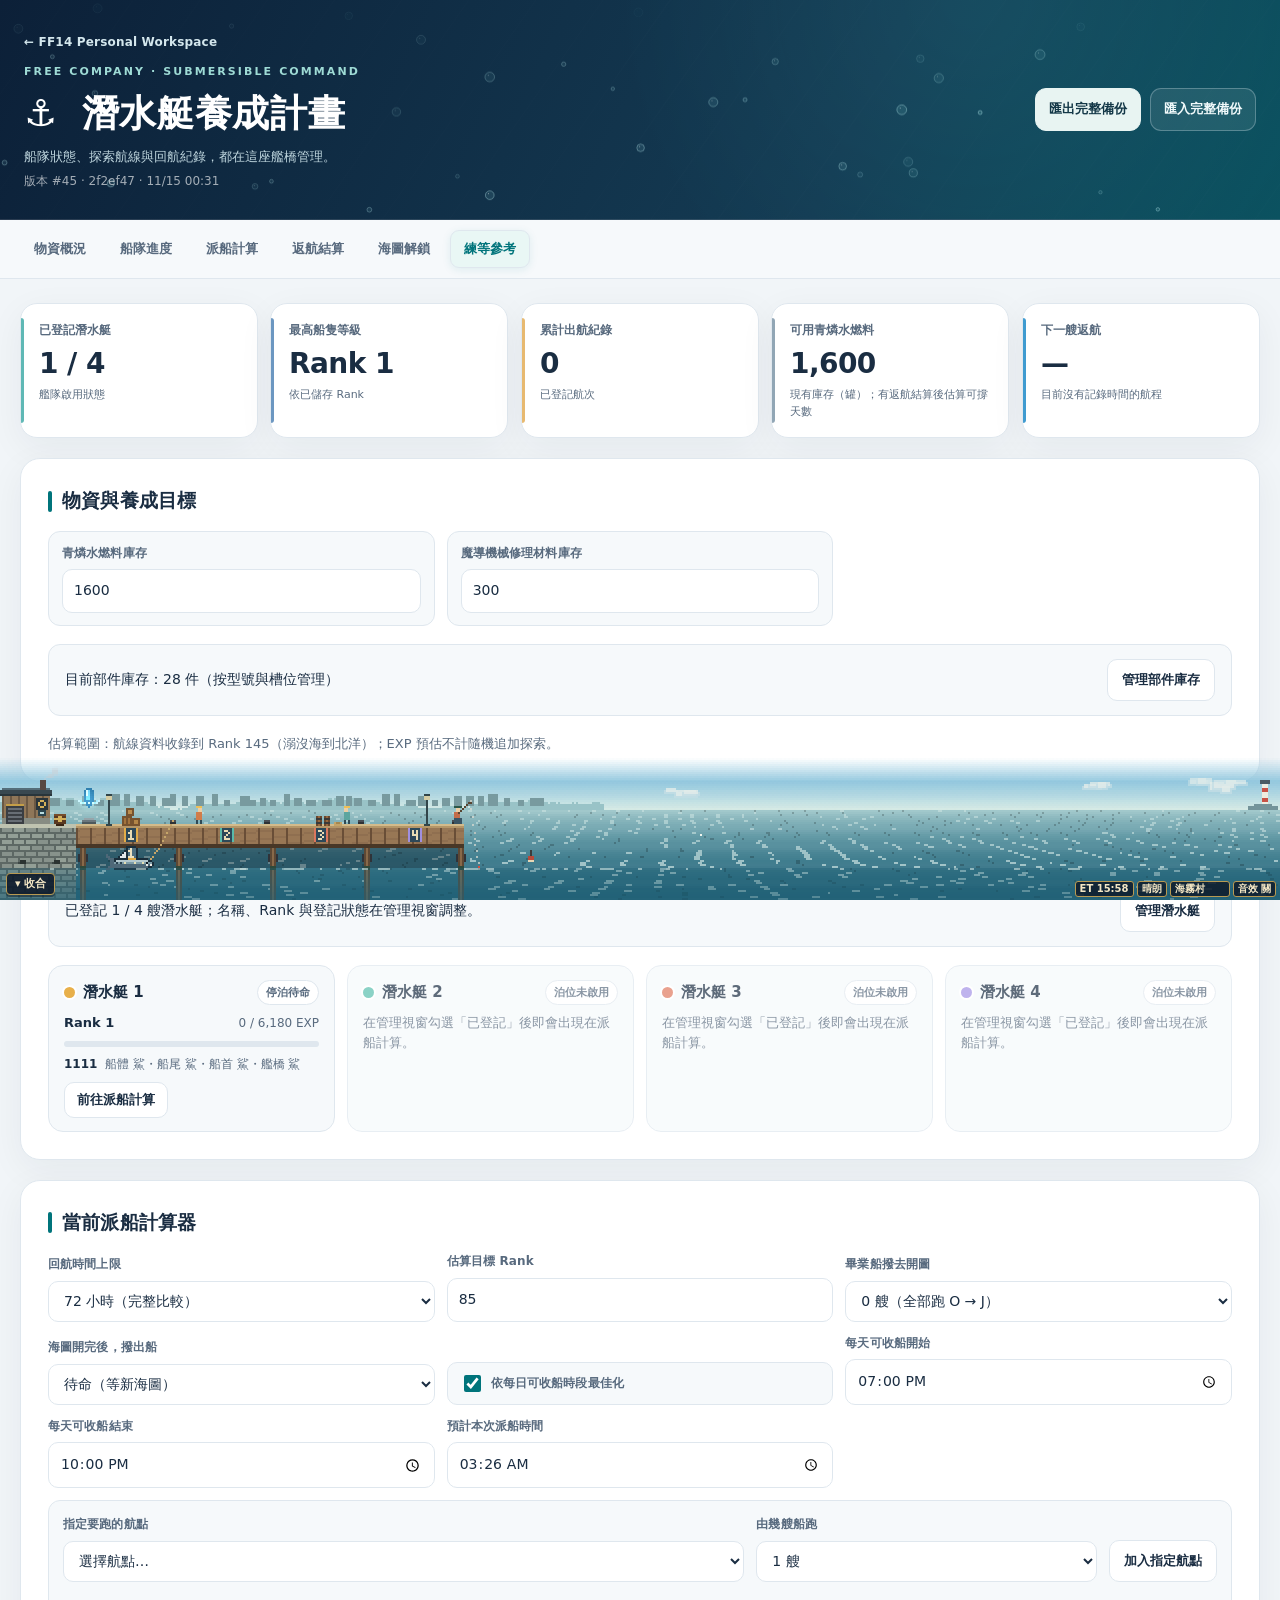
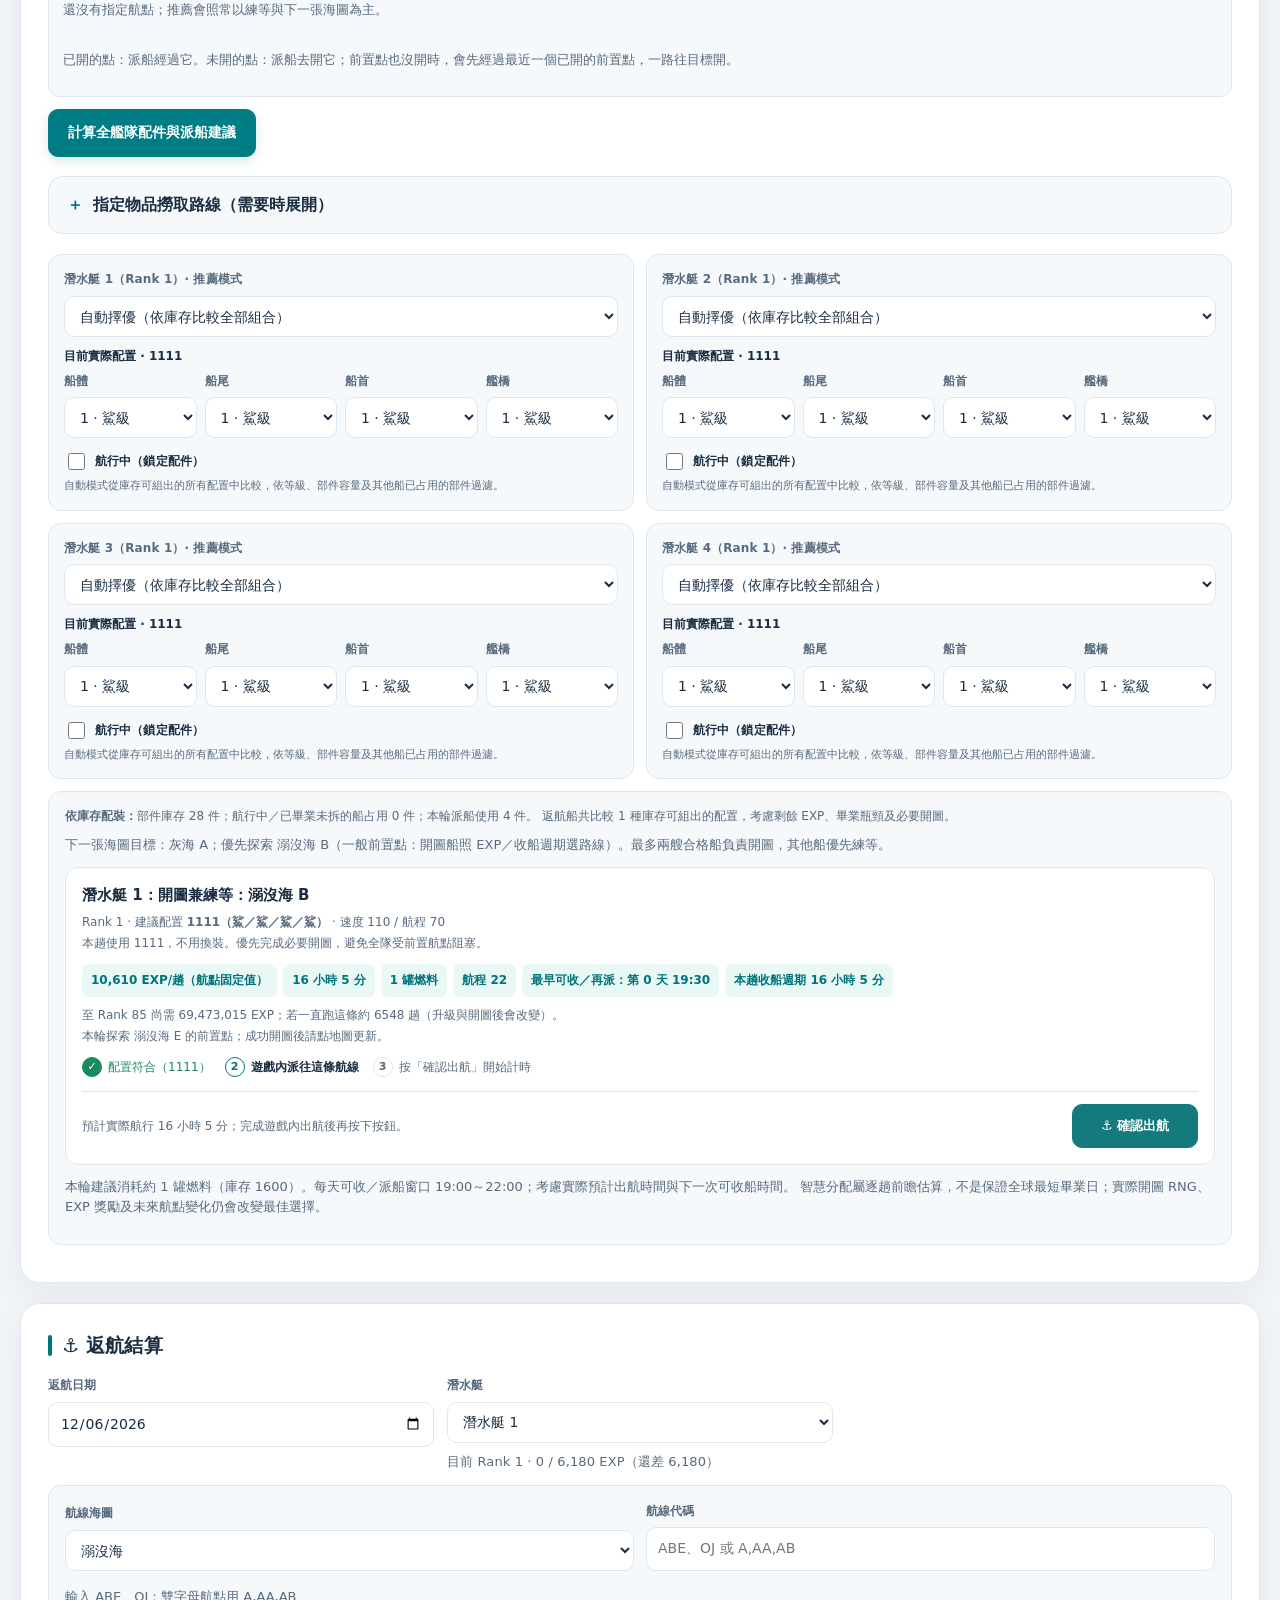
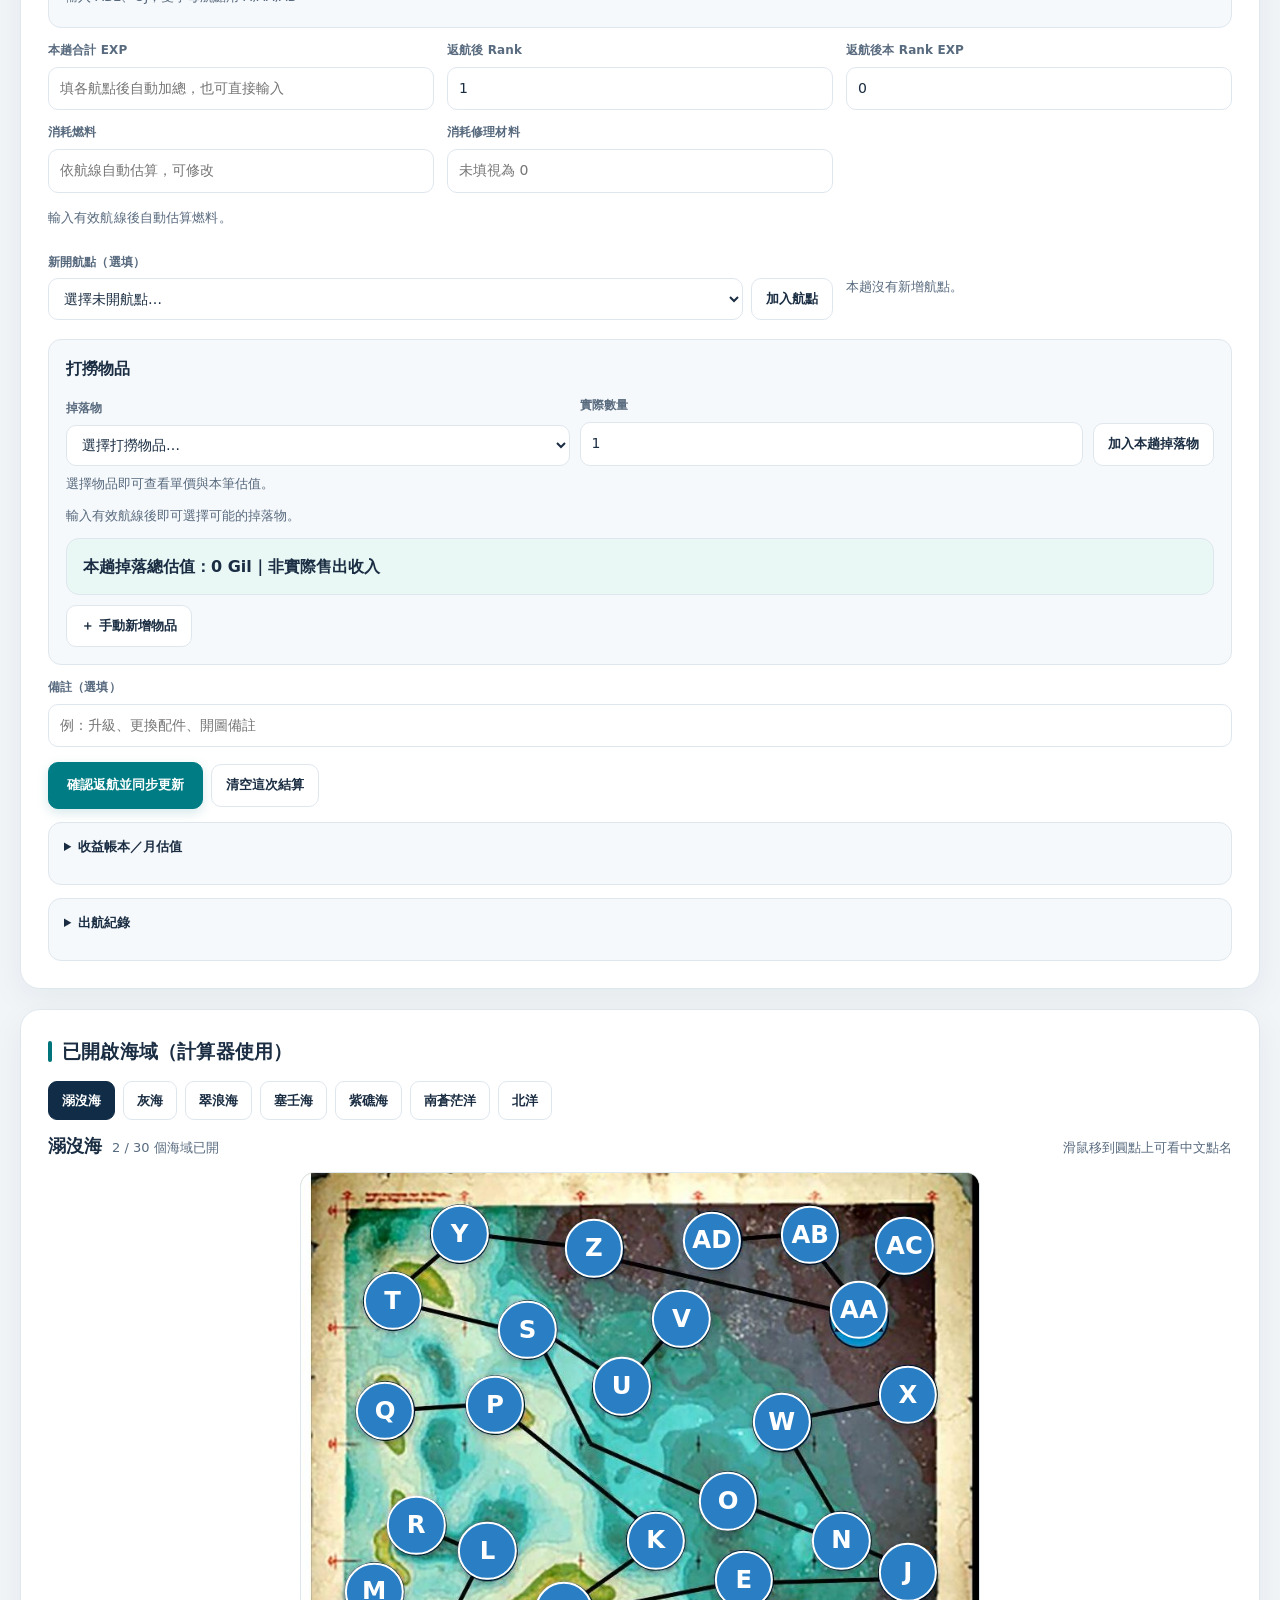
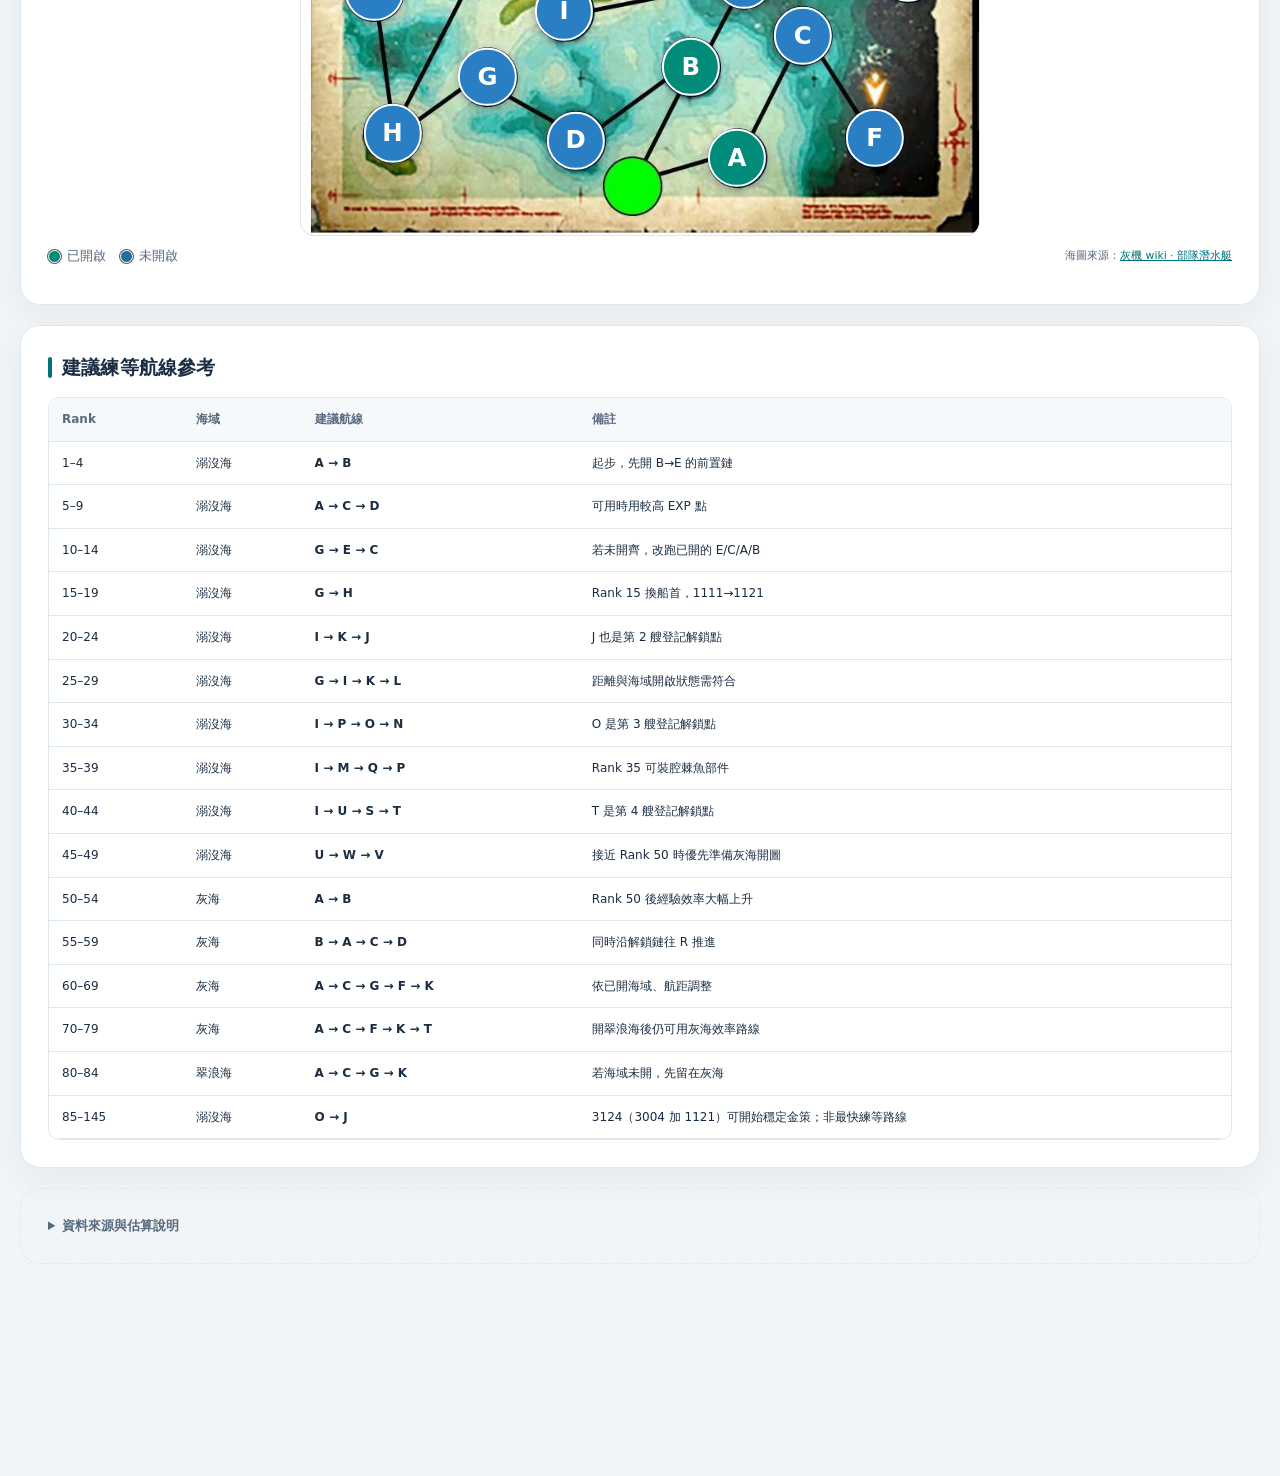
==== commit 412c6fe9: "Merge remote-tracking branch 'origin/main' into claude/project-thread-bv9uj9" ====
--- a/submarine.html
+++ b/submarine.html
@@ -5,16 +5,16 @@
   <meta name="viewport" content="width=device-width, initial-scale=1">
   <meta name="color-scheme" content="light dark">
   <title>FF14 潛水艇養成計畫</title>
-  <script src="version.js?v=2f2ef47"></script>
-  <script defer src="app-version.js?v=2f2ef47"></script>
-  <link rel="stylesheet" href="submarine.css?v=2f2ef47">
-  <link rel="stylesheet" href="submarine-ui.css?v=2f2ef47">
-  <link rel="stylesheet" href="submarine-harbor.css?v=2f2ef47">
-  <link rel="stylesheet" href="submarine-harbor-scene.css?v=2f2ef47">
-  <link rel="stylesheet" href="submarine-harbor-link.css?v=2f2ef47">
-  <link rel="stylesheet" href="submarine-fx.css?v=2f2ef47">
-  <link rel="stylesheet" href="submarine-fold.css?v=2f2ef47">
-  <link rel="stylesheet" href="submarine-bridge.css?v=2f2ef47">
+  <script src="version.js?v=d64b101"></script>
+  <script defer src="app-version.js?v=d64b101"></script>
+  <link rel="stylesheet" href="submarine.css?v=d64b101">
+  <link rel="stylesheet" href="submarine-ui.css?v=d64b101">
+  <link rel="stylesheet" href="submarine-harbor.css?v=d64b101">
+  <link rel="stylesheet" href="submarine-harbor-scene.css?v=d64b101">
+  <link rel="stylesheet" href="submarine-harbor-link.css?v=d64b101">
+  <link rel="stylesheet" href="submarine-fx.css?v=d64b101">
+  <link rel="stylesheet" href="submarine-fold.css?v=d64b101">
+  <link rel="stylesheet" href="submarine-bridge.css?v=d64b101">
 </head>
 <body>
   <header>
@@ -298,26 +298,26 @@
     <span id="harbor-clock" class="harbor-screenreader" aria-live="off"></span>
   </aside>
   <div id="harbor-tooltip" class="harbor-tooltip" role="tooltip" hidden></div>
-  <script src="ff14-config.js?v=2f2ef47"></script>
-  <script src="ff14-data.js?v=2f2ef47" data-scope="submarine"></script>
-  <script src="submarine-dialog.js?v=2f2ef47"></script>
-  <script src="submarine-sector-names.js?v=2f2ef47"></script>
-  <script src="submarine.js?v=2f2ef47"></script>
-  <script src="submarine-calculator.js?v=2f2ef47"></script>
-  <script src="submarine-settlement.js?v=2f2ef47"></script>
-  <script defer src="submarine-ledger.js?v=2f2ef47"></script>
-  <script defer src="submarine-drop-select.js?v=2f2ef47"></script>
-  <script defer src="submarine-settle-exp.js?v=2f2ef47"></script>
-  <script defer src="submarine-prices.js?v=2f2ef47"></script>
-  <script defer src="submarine-ui.js?v=2f2ef47"></script>
-  <script defer src="submarine-bridge.js?v=2f2ef47"></script>
-  <script defer src="submarine-insights.js?v=2f2ef47"></script>
-  <script defer src="submarine-harbor.js?v=2f2ef47"></script>
-  <script defer src="submarine-harbor-eorzea.js?v=2f2ef47"></script>
-  <script defer src="submarine-harbor-events.js?v=2f2ef47"></script>
-  <script defer src="submarine-harbor-scene.js?v=2f2ef47"></script>
-  <script defer src="submarine-harbor-link.js?v=2f2ef47"></script>
-  <script defer src="submarine-fold.js?v=2f2ef47"></script>
-  <script defer src="submarine-fx.js?v=2f2ef47"></script>
+  <script src="ff14-config.js?v=d64b101"></script>
+  <script src="ff14-data.js?v=d64b101" data-scope="submarine"></script>
+  <script src="submarine-dialog.js?v=d64b101"></script>
+  <script src="submarine-sector-names.js?v=d64b101"></script>
+  <script src="submarine.js?v=d64b101"></script>
+  <script src="submarine-calculator.js?v=d64b101"></script>
+  <script src="submarine-settlement.js?v=d64b101"></script>
+  <script defer src="submarine-ledger.js?v=d64b101"></script>
+  <script defer src="submarine-drop-select.js?v=d64b101"></script>
+  <script defer src="submarine-settle-exp.js?v=d64b101"></script>
+  <script defer src="submarine-prices.js?v=d64b101"></script>
+  <script defer src="submarine-ui.js?v=d64b101"></script>
+  <script defer src="submarine-bridge.js?v=d64b101"></script>
+  <script defer src="submarine-insights.js?v=d64b101"></script>
+  <script defer src="submarine-harbor.js?v=d64b101"></script>
+  <script defer src="submarine-harbor-eorzea.js?v=d64b101"></script>
+  <script defer src="submarine-harbor-events.js?v=d64b101"></script>
+  <script defer src="submarine-harbor-scene.js?v=d64b101"></script>
+  <script defer src="submarine-harbor-link.js?v=d64b101"></script>
+  <script defer src="submarine-fold.js?v=d64b101"></script>
+  <script defer src="submarine-fx.js?v=d64b101"></script>
 </body>
 </html>
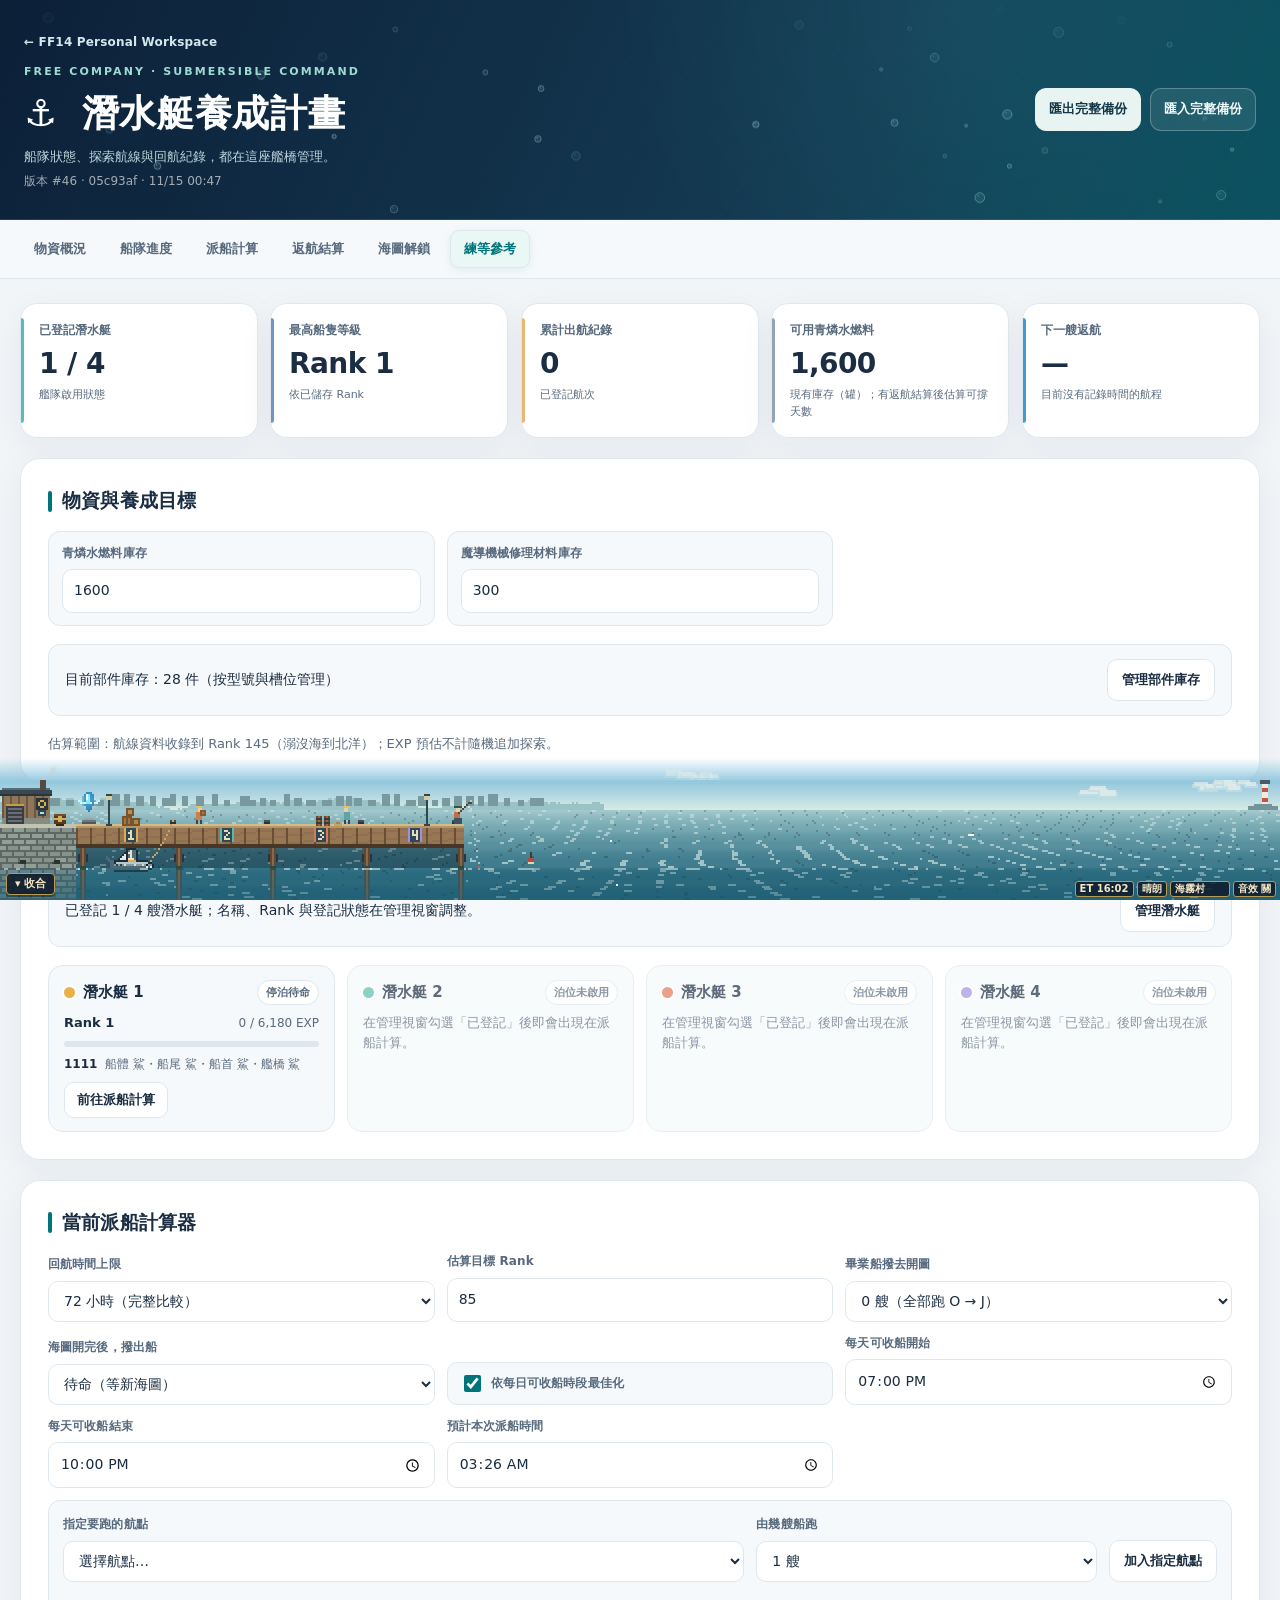
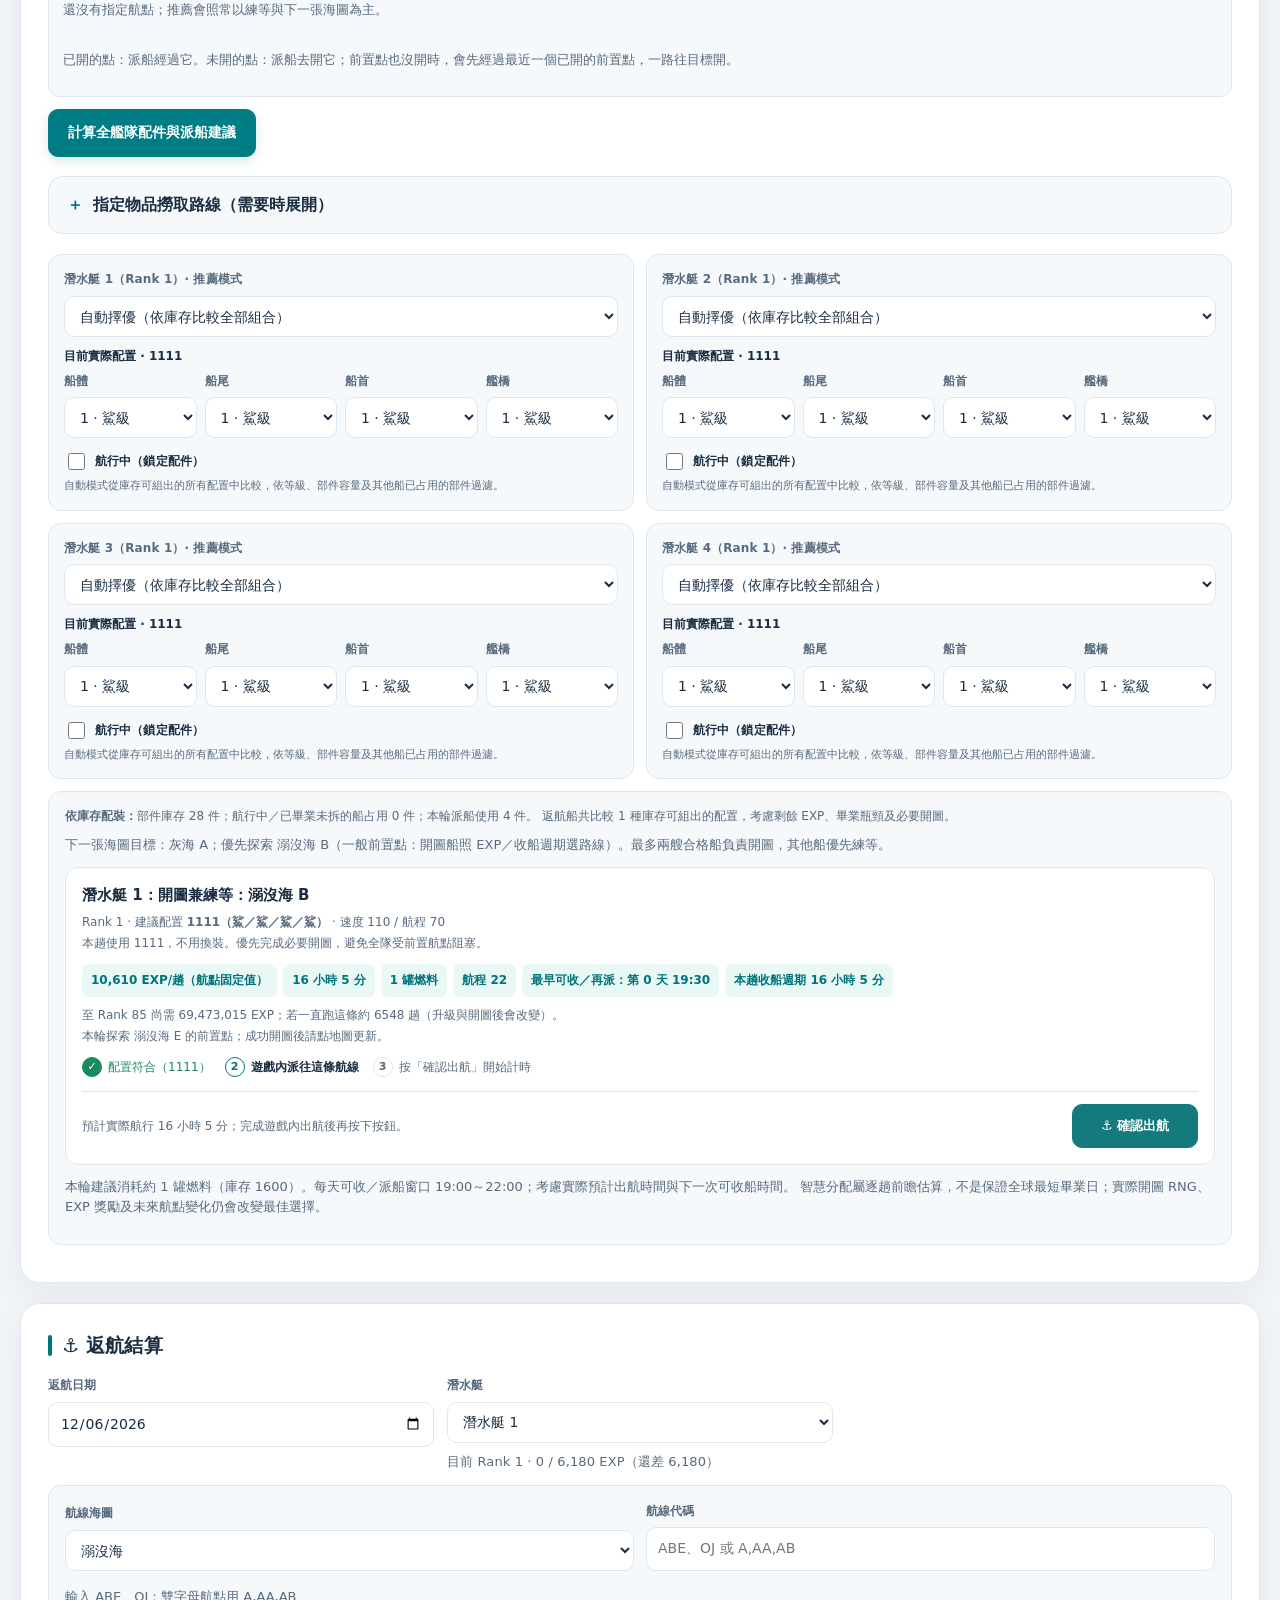
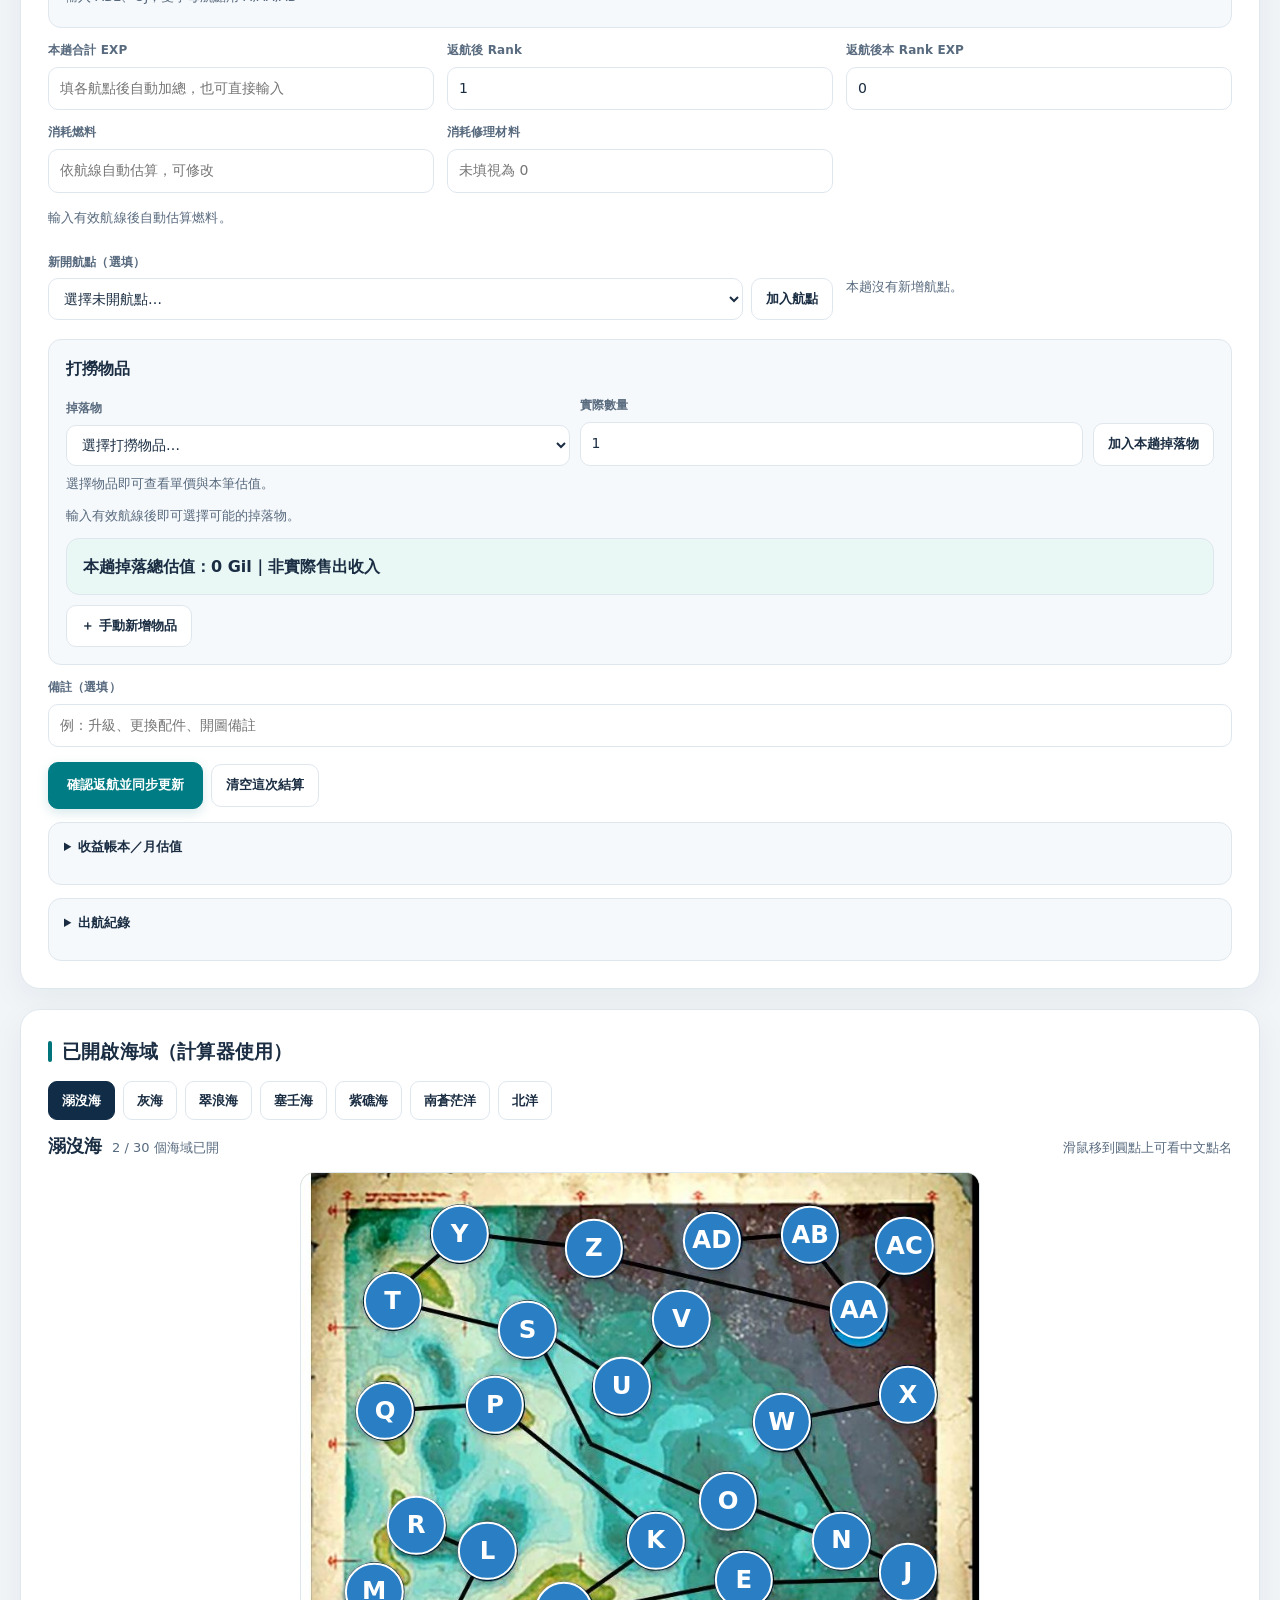
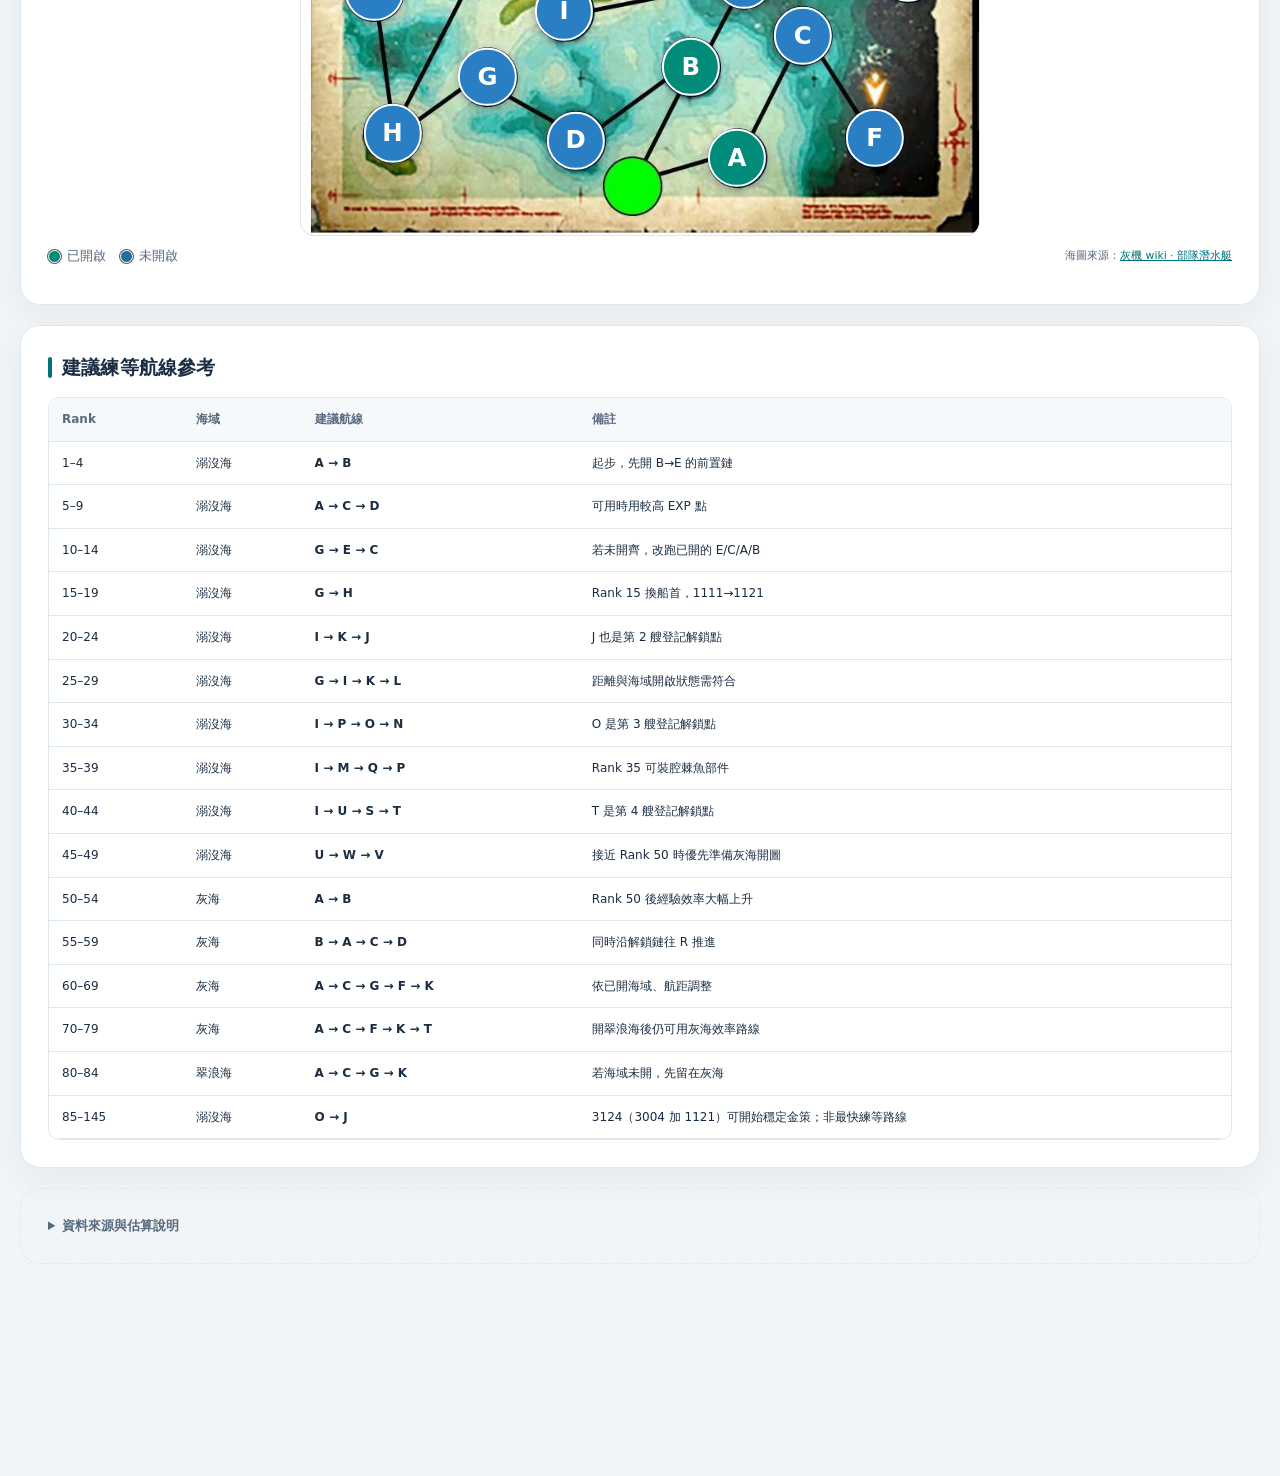
==== commit 4de5de3c: "Stamp version 05c93af [skip ci]" ====
--- a/submarine.html
+++ b/submarine.html
@@ -5,16 +5,16 @@
   <meta name="viewport" content="width=device-width, initial-scale=1">
   <meta name="color-scheme" content="light dark">
   <title>FF14 潛水艇養成計畫</title>
-  <script src="version.js?v=d64b101"></script>
-  <script defer src="app-version.js?v=d64b101"></script>
-  <link rel="stylesheet" href="submarine.css?v=d64b101">
-  <link rel="stylesheet" href="submarine-ui.css?v=d64b101">
-  <link rel="stylesheet" href="submarine-harbor.css?v=d64b101">
-  <link rel="stylesheet" href="submarine-harbor-scene.css?v=d64b101">
-  <link rel="stylesheet" href="submarine-harbor-link.css?v=d64b101">
-  <link rel="stylesheet" href="submarine-fx.css?v=d64b101">
-  <link rel="stylesheet" href="submarine-fold.css?v=d64b101">
-  <link rel="stylesheet" href="submarine-bridge.css?v=d64b101">
+  <script src="version.js?v=05c93af"></script>
+  <script defer src="app-version.js?v=05c93af"></script>
+  <link rel="stylesheet" href="submarine.css?v=05c93af">
+  <link rel="stylesheet" href="submarine-ui.css?v=05c93af">
+  <link rel="stylesheet" href="submarine-harbor.css?v=05c93af">
+  <link rel="stylesheet" href="submarine-harbor-scene.css?v=05c93af">
+  <link rel="stylesheet" href="submarine-harbor-link.css?v=05c93af">
+  <link rel="stylesheet" href="submarine-fx.css?v=05c93af">
+  <link rel="stylesheet" href="submarine-fold.css?v=05c93af">
+  <link rel="stylesheet" href="submarine-bridge.css?v=05c93af">
 </head>
 <body>
   <header>
@@ -298,26 +298,26 @@
     <span id="harbor-clock" class="harbor-screenreader" aria-live="off"></span>
   </aside>
   <div id="harbor-tooltip" class="harbor-tooltip" role="tooltip" hidden></div>
-  <script src="ff14-config.js?v=d64b101"></script>
-  <script src="ff14-data.js?v=d64b101" data-scope="submarine"></script>
-  <script src="submarine-dialog.js?v=d64b101"></script>
-  <script src="submarine-sector-names.js?v=d64b101"></script>
-  <script src="submarine.js?v=d64b101"></script>
-  <script src="submarine-calculator.js?v=d64b101"></script>
-  <script src="submarine-settlement.js?v=d64b101"></script>
-  <script defer src="submarine-ledger.js?v=d64b101"></script>
-  <script defer src="submarine-drop-select.js?v=d64b101"></script>
-  <script defer src="submarine-settle-exp.js?v=d64b101"></script>
-  <script defer src="submarine-prices.js?v=d64b101"></script>
-  <script defer src="submarine-ui.js?v=d64b101"></script>
-  <script defer src="submarine-bridge.js?v=d64b101"></script>
-  <script defer src="submarine-insights.js?v=d64b101"></script>
-  <script defer src="submarine-harbor.js?v=d64b101"></script>
-  <script defer src="submarine-harbor-eorzea.js?v=d64b101"></script>
-  <script defer src="submarine-harbor-events.js?v=d64b101"></script>
-  <script defer src="submarine-harbor-scene.js?v=d64b101"></script>
-  <script defer src="submarine-harbor-link.js?v=d64b101"></script>
-  <script defer src="submarine-fold.js?v=d64b101"></script>
-  <script defer src="submarine-fx.js?v=d64b101"></script>
+  <script src="ff14-config.js?v=05c93af"></script>
+  <script src="ff14-data.js?v=05c93af" data-scope="submarine"></script>
+  <script src="submarine-dialog.js?v=05c93af"></script>
+  <script src="submarine-sector-names.js?v=05c93af"></script>
+  <script src="submarine.js?v=05c93af"></script>
+  <script src="submarine-calculator.js?v=05c93af"></script>
+  <script src="submarine-settlement.js?v=05c93af"></script>
+  <script defer src="submarine-ledger.js?v=05c93af"></script>
+  <script defer src="submarine-drop-select.js?v=05c93af"></script>
+  <script defer src="submarine-settle-exp.js?v=05c93af"></script>
+  <script defer src="submarine-prices.js?v=05c93af"></script>
+  <script defer src="submarine-ui.js?v=05c93af"></script>
+  <script defer src="submarine-bridge.js?v=05c93af"></script>
+  <script defer src="submarine-insights.js?v=05c93af"></script>
+  <script defer src="submarine-harbor.js?v=05c93af"></script>
+  <script defer src="submarine-harbor-eorzea.js?v=05c93af"></script>
+  <script defer src="submarine-harbor-events.js?v=05c93af"></script>
+  <script defer src="submarine-harbor-scene.js?v=05c93af"></script>
+  <script defer src="submarine-harbor-link.js?v=05c93af"></script>
+  <script defer src="submarine-fold.js?v=05c93af"></script>
+  <script defer src="submarine-fx.js?v=05c93af"></script>
 </body>
 </html>
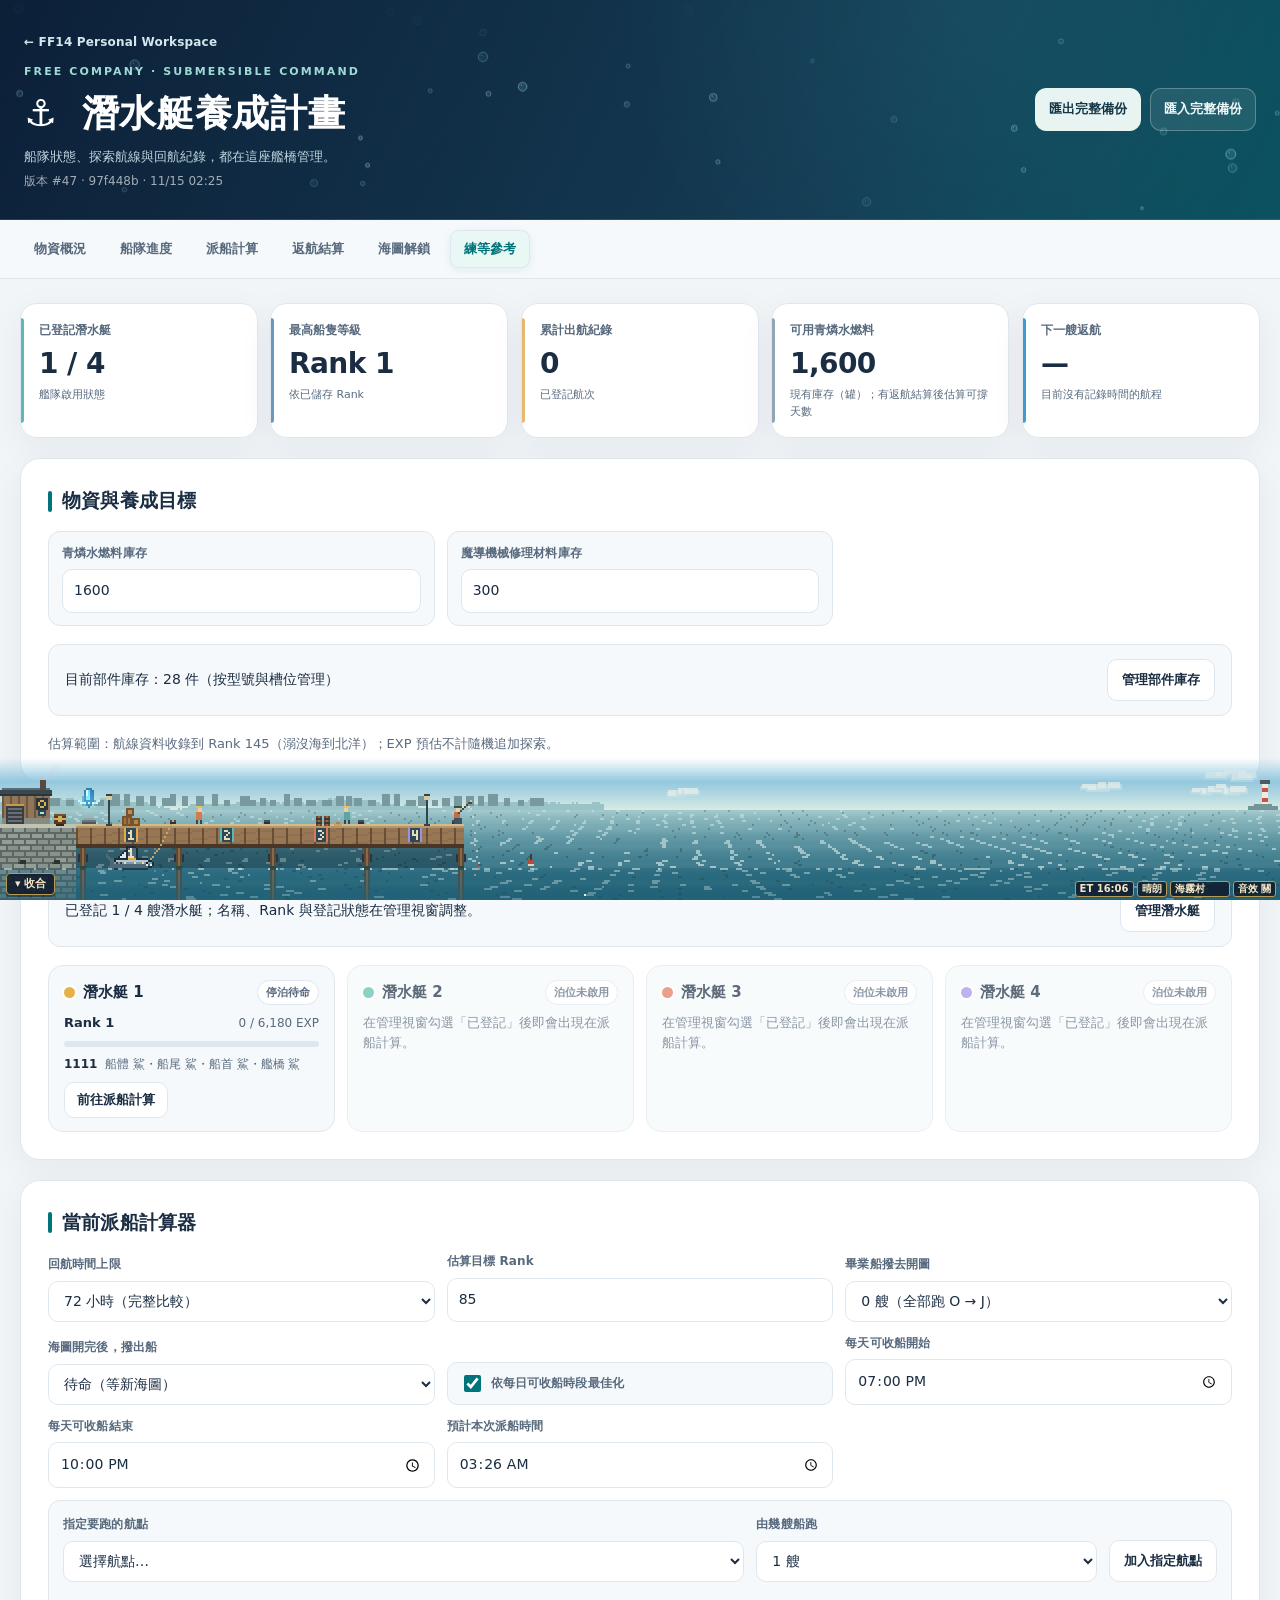
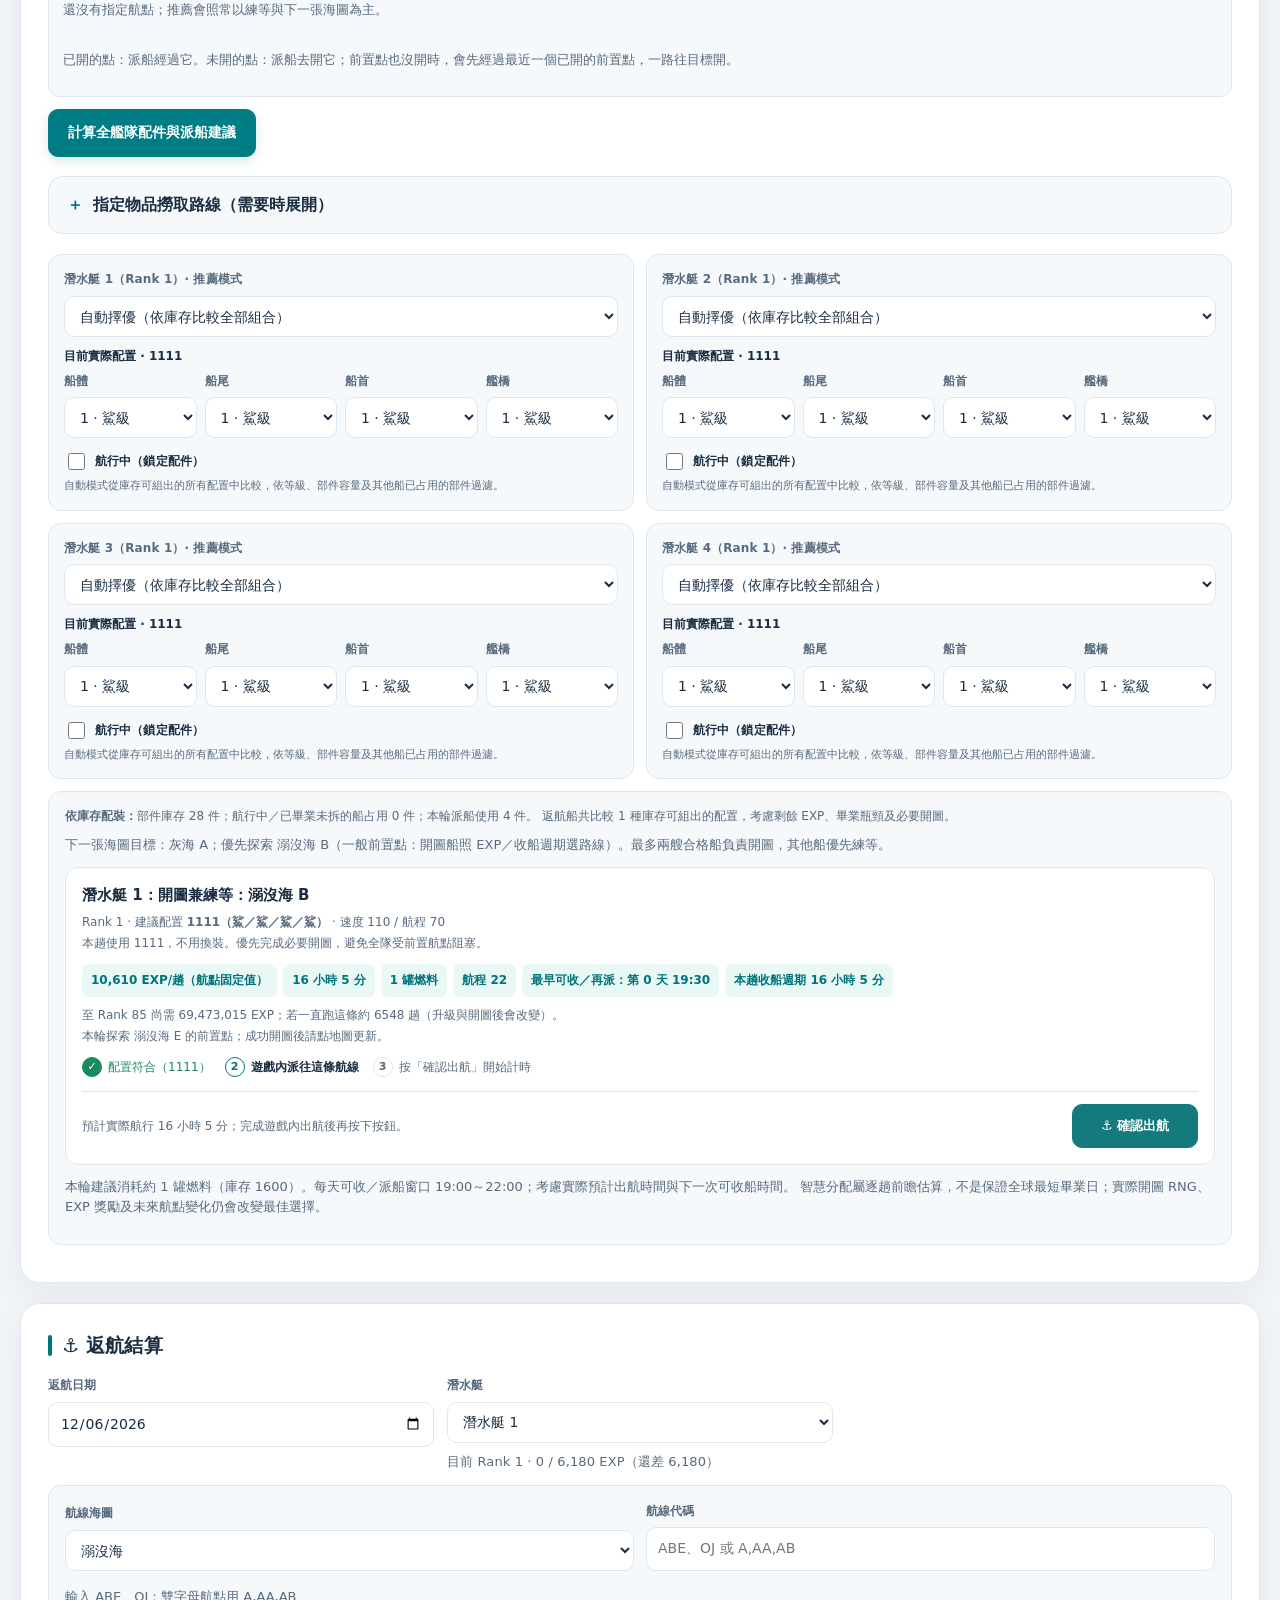
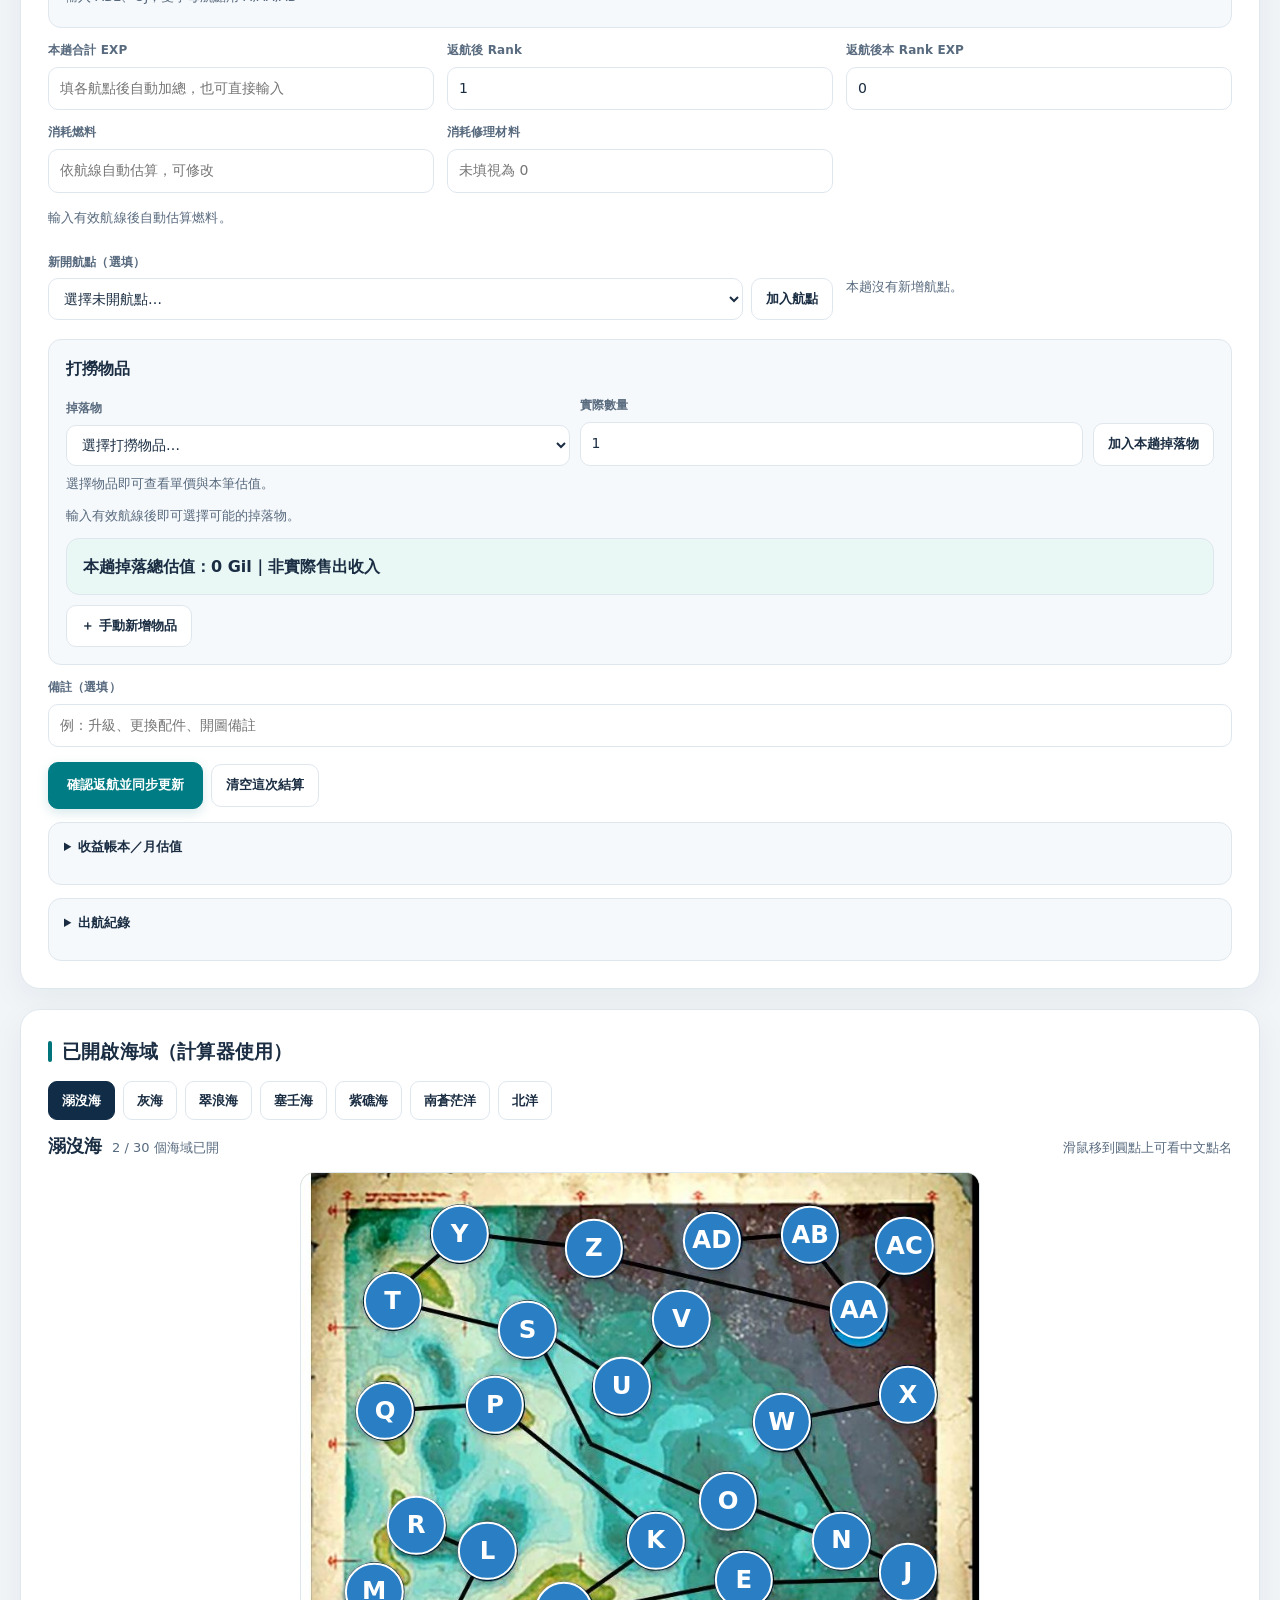
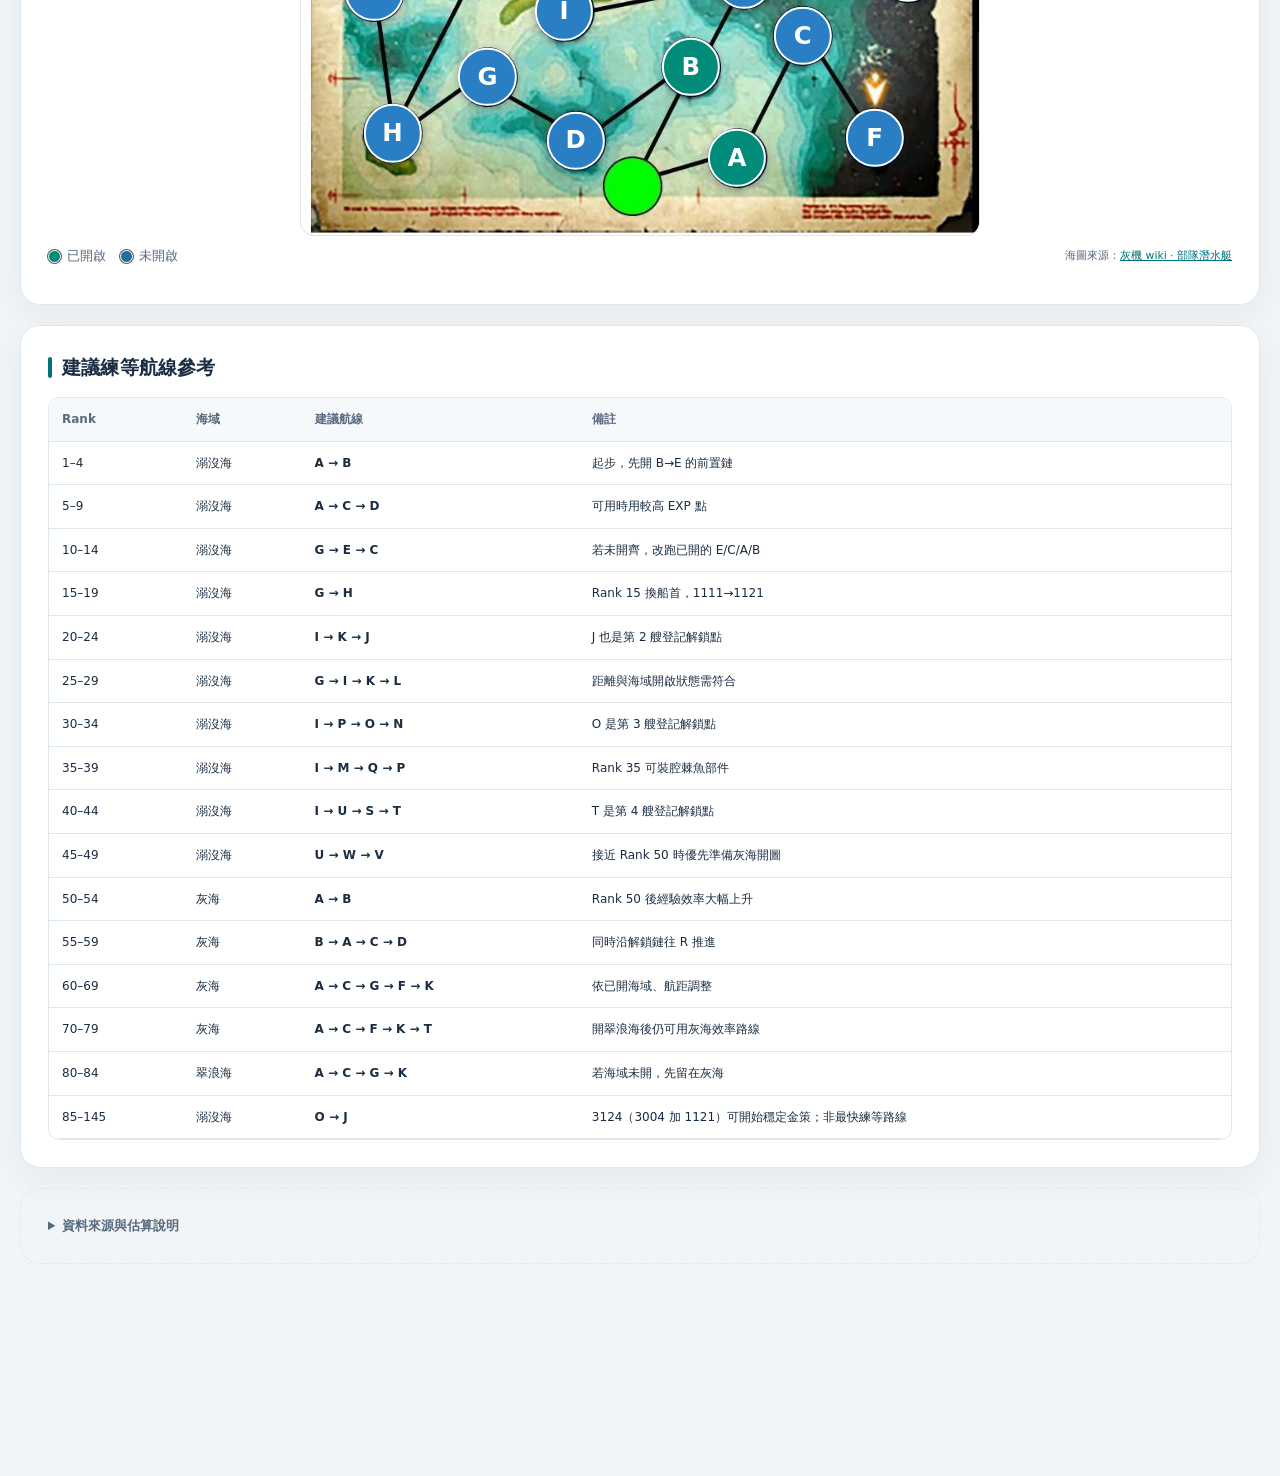
==== commit cbe4b382: "Stamp version 97f448b [skip ci]" ====
--- a/submarine.html
+++ b/submarine.html
@@ -5,16 +5,16 @@
   <meta name="viewport" content="width=device-width, initial-scale=1">
   <meta name="color-scheme" content="light dark">
   <title>FF14 潛水艇養成計畫</title>
-  <script src="version.js?v=05c93af"></script>
-  <script defer src="app-version.js?v=05c93af"></script>
-  <link rel="stylesheet" href="submarine.css?v=05c93af">
-  <link rel="stylesheet" href="submarine-ui.css?v=05c93af">
-  <link rel="stylesheet" href="submarine-harbor.css?v=05c93af">
-  <link rel="stylesheet" href="submarine-harbor-scene.css?v=05c93af">
-  <link rel="stylesheet" href="submarine-harbor-link.css?v=05c93af">
-  <link rel="stylesheet" href="submarine-fx.css?v=05c93af">
-  <link rel="stylesheet" href="submarine-fold.css?v=05c93af">
-  <link rel="stylesheet" href="submarine-bridge.css?v=05c93af">
+  <script src="version.js?v=97f448b"></script>
+  <script defer src="app-version.js?v=97f448b"></script>
+  <link rel="stylesheet" href="submarine.css?v=97f448b">
+  <link rel="stylesheet" href="submarine-ui.css?v=97f448b">
+  <link rel="stylesheet" href="submarine-harbor.css?v=97f448b">
+  <link rel="stylesheet" href="submarine-harbor-scene.css?v=97f448b">
+  <link rel="stylesheet" href="submarine-harbor-link.css?v=97f448b">
+  <link rel="stylesheet" href="submarine-fx.css?v=97f448b">
+  <link rel="stylesheet" href="submarine-fold.css?v=97f448b">
+  <link rel="stylesheet" href="submarine-bridge.css?v=97f448b">
 </head>
 <body>
   <header>
@@ -298,26 +298,26 @@
     <span id="harbor-clock" class="harbor-screenreader" aria-live="off"></span>
   </aside>
   <div id="harbor-tooltip" class="harbor-tooltip" role="tooltip" hidden></div>
-  <script src="ff14-config.js?v=05c93af"></script>
-  <script src="ff14-data.js?v=05c93af" data-scope="submarine"></script>
-  <script src="submarine-dialog.js?v=05c93af"></script>
-  <script src="submarine-sector-names.js?v=05c93af"></script>
-  <script src="submarine.js?v=05c93af"></script>
-  <script src="submarine-calculator.js?v=05c93af"></script>
-  <script src="submarine-settlement.js?v=05c93af"></script>
-  <script defer src="submarine-ledger.js?v=05c93af"></script>
-  <script defer src="submarine-drop-select.js?v=05c93af"></script>
-  <script defer src="submarine-settle-exp.js?v=05c93af"></script>
-  <script defer src="submarine-prices.js?v=05c93af"></script>
-  <script defer src="submarine-ui.js?v=05c93af"></script>
-  <script defer src="submarine-bridge.js?v=05c93af"></script>
-  <script defer src="submarine-insights.js?v=05c93af"></script>
-  <script defer src="submarine-harbor.js?v=05c93af"></script>
-  <script defer src="submarine-harbor-eorzea.js?v=05c93af"></script>
-  <script defer src="submarine-harbor-events.js?v=05c93af"></script>
-  <script defer src="submarine-harbor-scene.js?v=05c93af"></script>
-  <script defer src="submarine-harbor-link.js?v=05c93af"></script>
-  <script defer src="submarine-fold.js?v=05c93af"></script>
-  <script defer src="submarine-fx.js?v=05c93af"></script>
+  <script src="ff14-config.js?v=97f448b"></script>
+  <script src="ff14-data.js?v=97f448b" data-scope="submarine"></script>
+  <script src="submarine-dialog.js?v=97f448b"></script>
+  <script src="submarine-sector-names.js?v=97f448b"></script>
+  <script src="submarine.js?v=97f448b"></script>
+  <script src="submarine-calculator.js?v=97f448b"></script>
+  <script src="submarine-settlement.js?v=97f448b"></script>
+  <script defer src="submarine-ledger.js?v=97f448b"></script>
+  <script defer src="submarine-drop-select.js?v=97f448b"></script>
+  <script defer src="submarine-settle-exp.js?v=97f448b"></script>
+  <script defer src="submarine-prices.js?v=97f448b"></script>
+  <script defer src="submarine-ui.js?v=97f448b"></script>
+  <script defer src="submarine-bridge.js?v=97f448b"></script>
+  <script defer src="submarine-insights.js?v=97f448b"></script>
+  <script defer src="submarine-harbor.js?v=97f448b"></script>
+  <script defer src="submarine-harbor-eorzea.js?v=97f448b"></script>
+  <script defer src="submarine-harbor-events.js?v=97f448b"></script>
+  <script defer src="submarine-harbor-scene.js?v=97f448b"></script>
+  <script defer src="submarine-harbor-link.js?v=97f448b"></script>
+  <script defer src="submarine-fold.js?v=97f448b"></script>
+  <script defer src="submarine-fx.js?v=97f448b"></script>
 </body>
 </html>
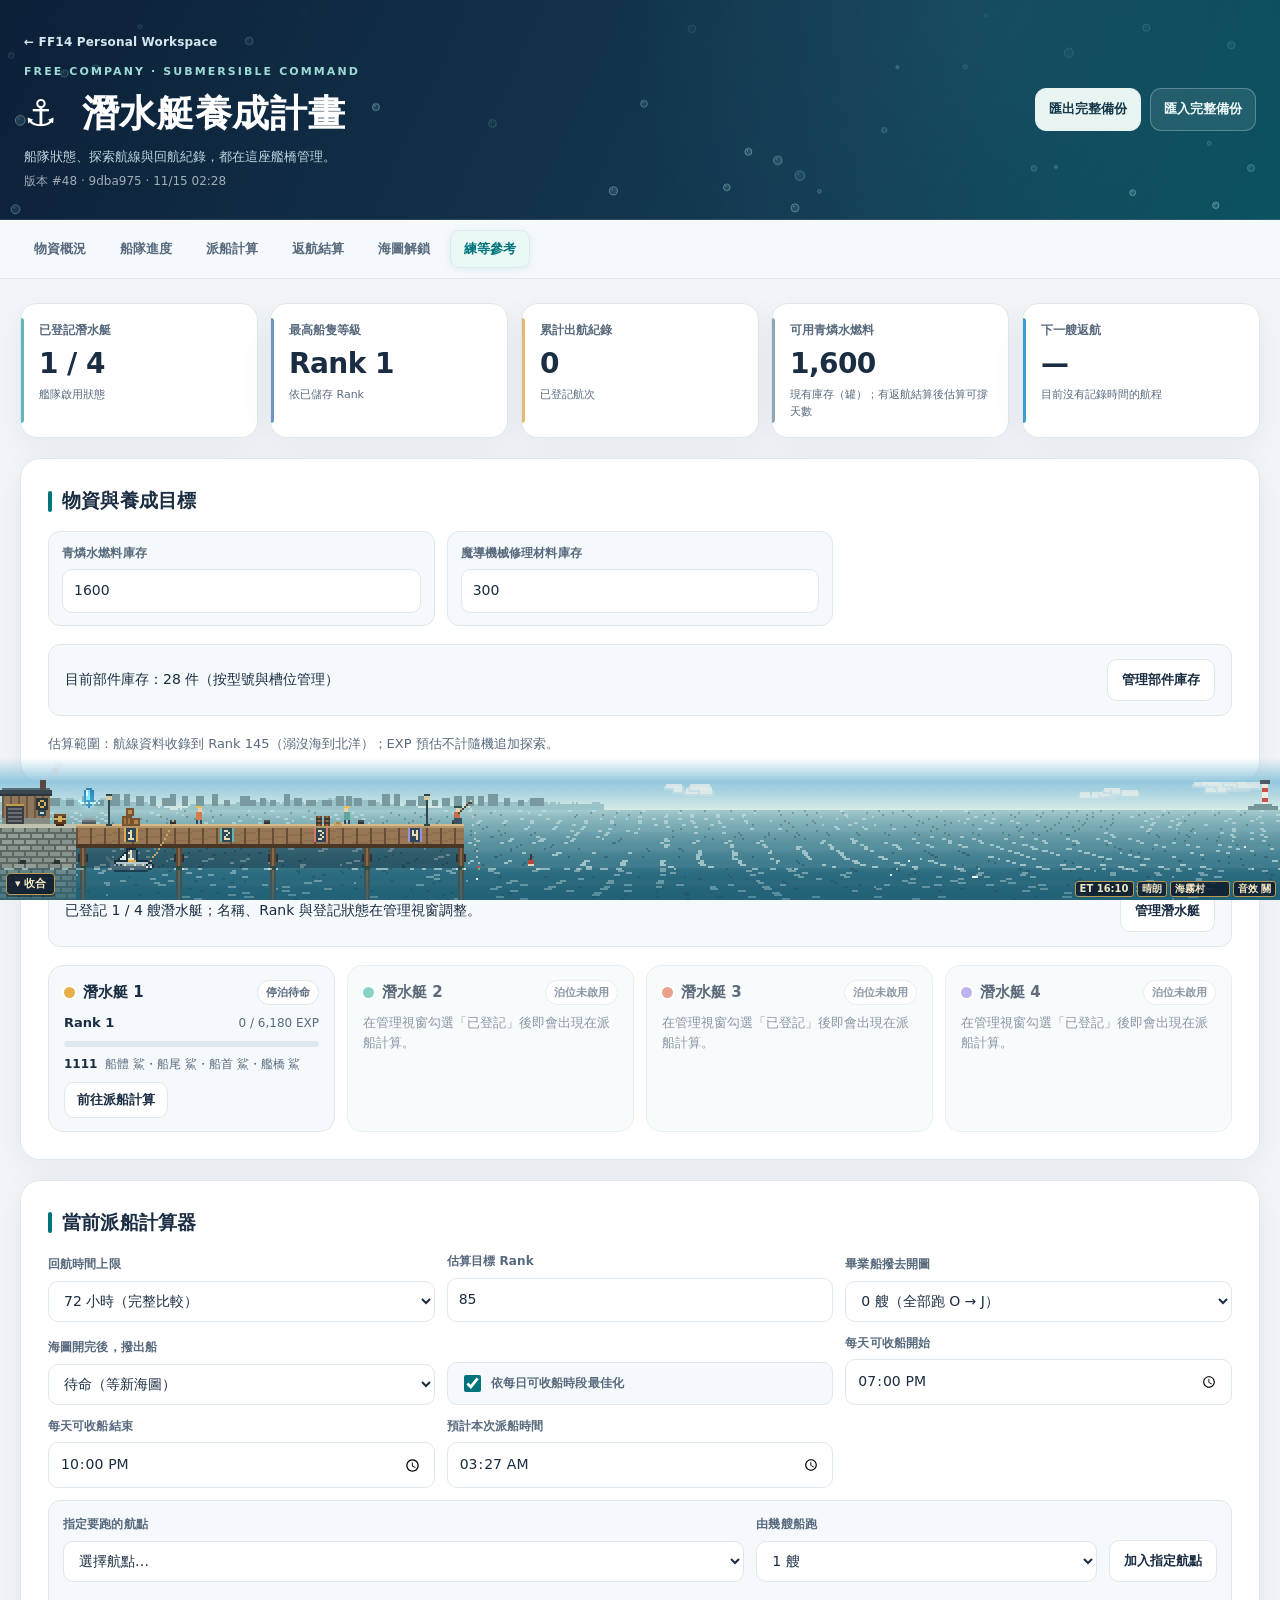
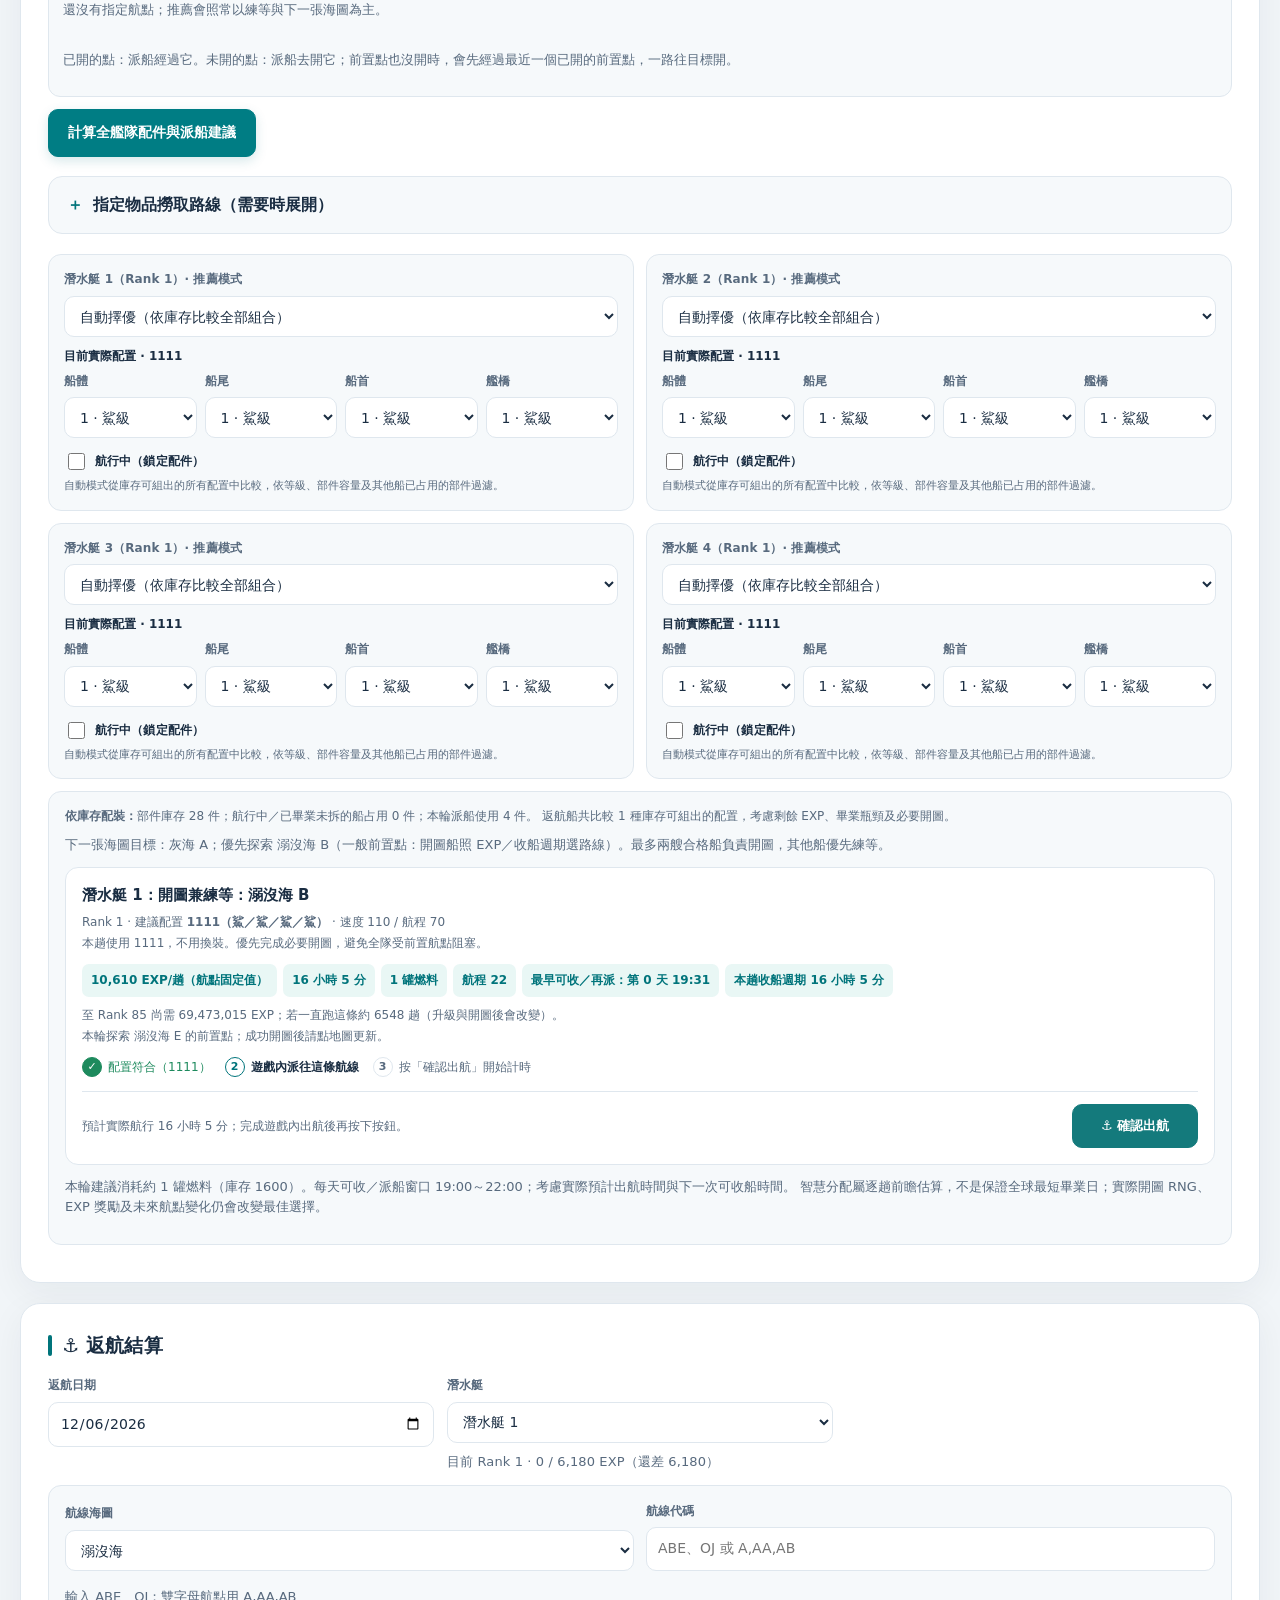
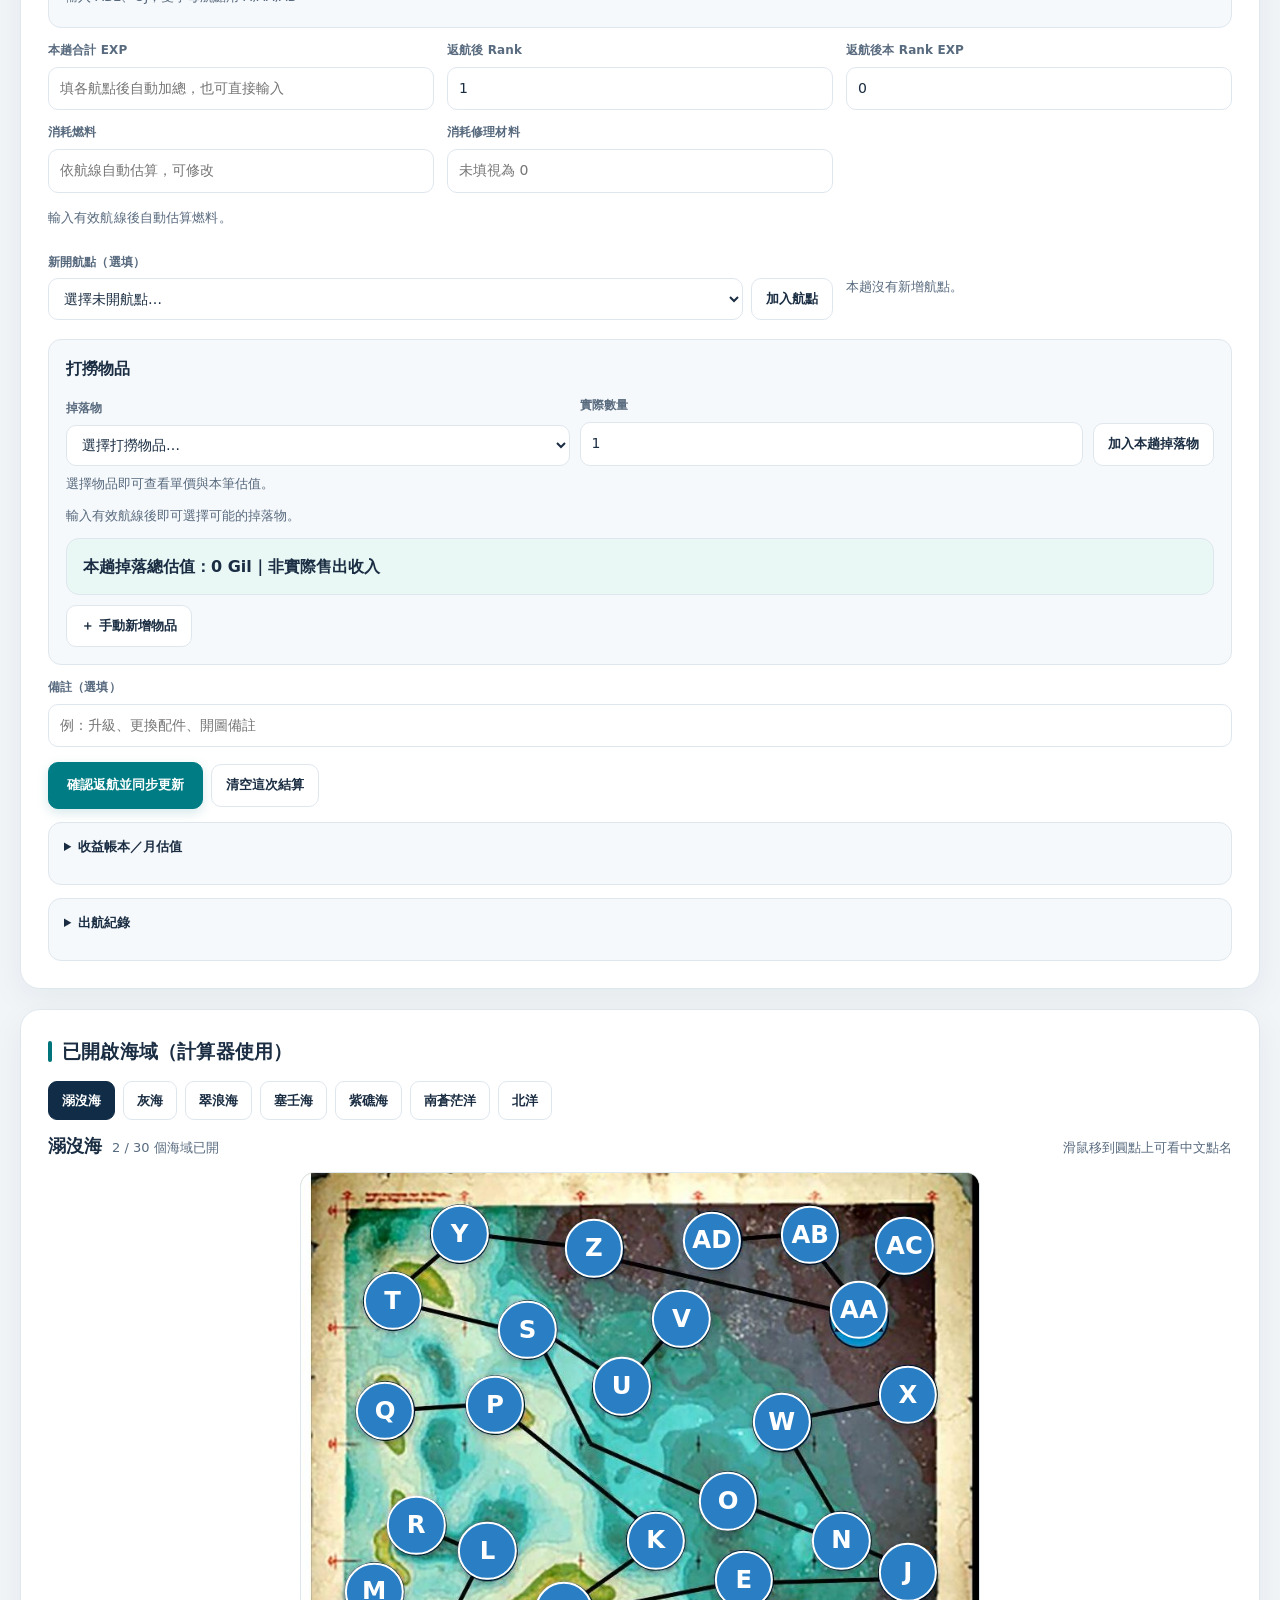
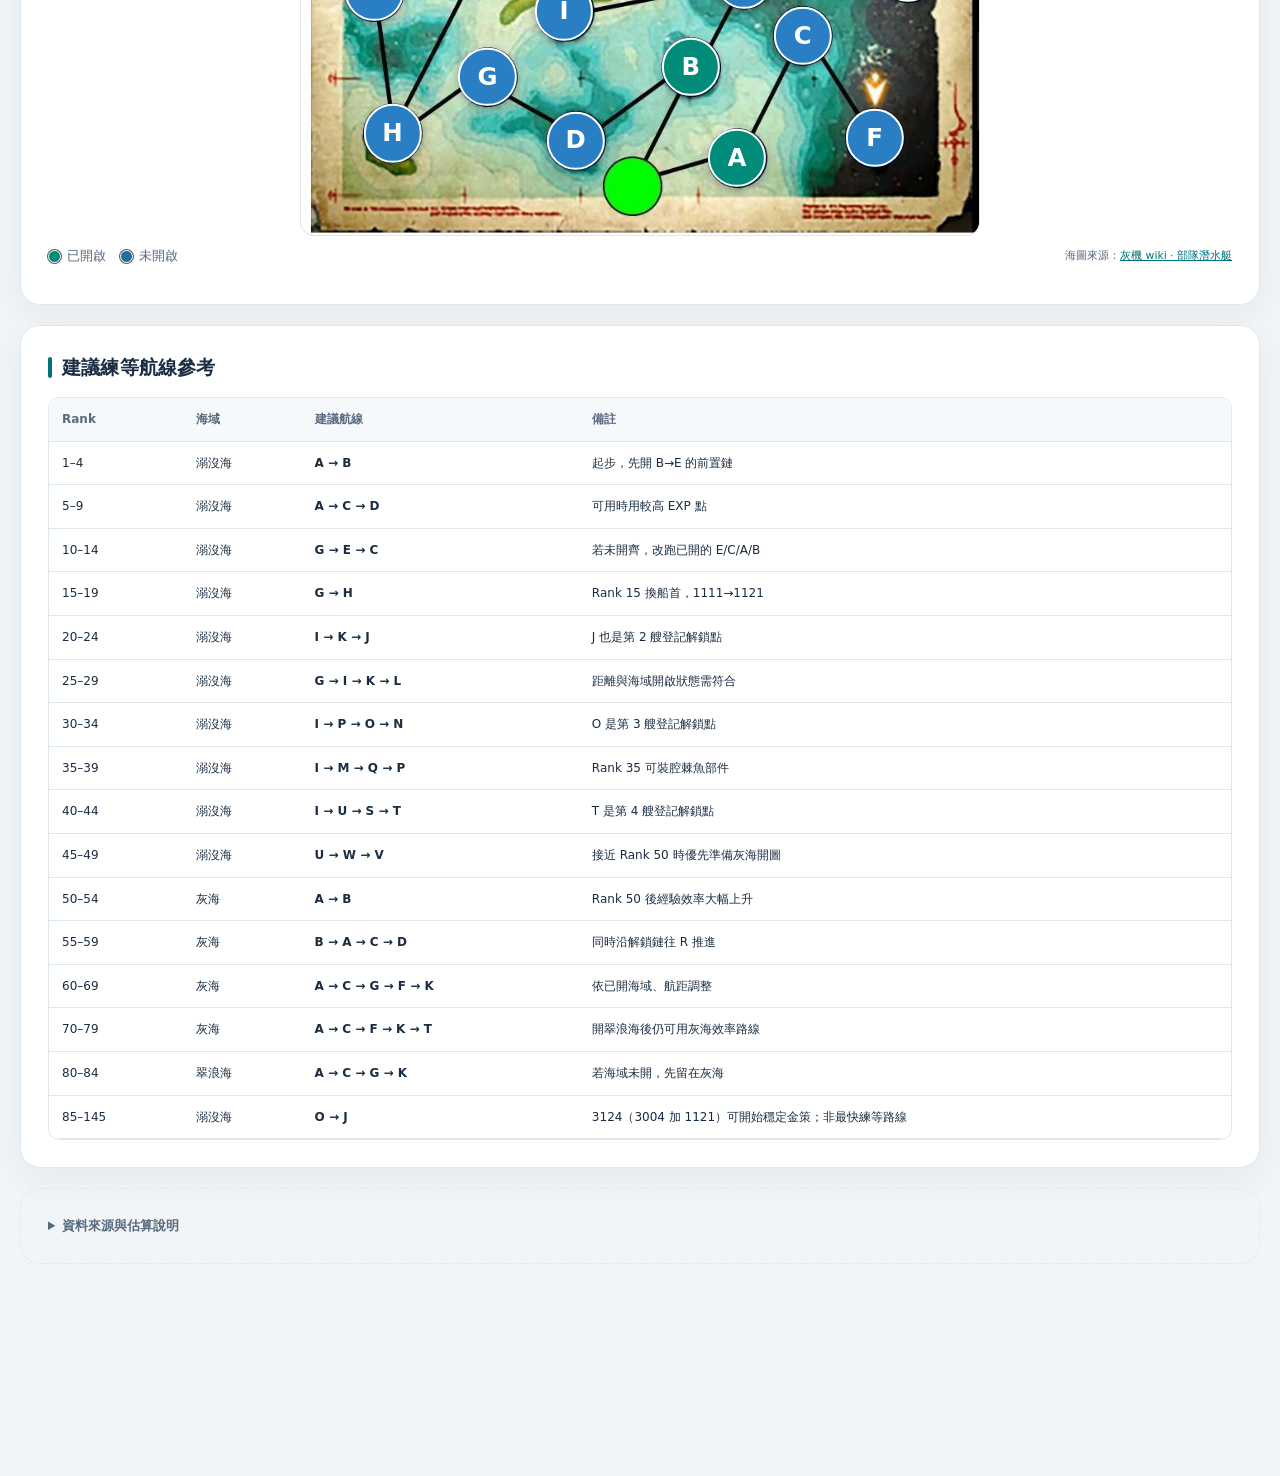
==== commit 32b0ed3c: "Stamp version 9dba975 [skip ci]" ====
--- a/submarine.html
+++ b/submarine.html
@@ -5,16 +5,16 @@
   <meta name="viewport" content="width=device-width, initial-scale=1">
   <meta name="color-scheme" content="light dark">
   <title>FF14 潛水艇養成計畫</title>
-  <script src="version.js?v=97f448b"></script>
-  <script defer src="app-version.js?v=97f448b"></script>
-  <link rel="stylesheet" href="submarine.css?v=97f448b">
-  <link rel="stylesheet" href="submarine-ui.css?v=97f448b">
-  <link rel="stylesheet" href="submarine-harbor.css?v=97f448b">
-  <link rel="stylesheet" href="submarine-harbor-scene.css?v=97f448b">
-  <link rel="stylesheet" href="submarine-harbor-link.css?v=97f448b">
-  <link rel="stylesheet" href="submarine-fx.css?v=97f448b">
-  <link rel="stylesheet" href="submarine-fold.css?v=97f448b">
-  <link rel="stylesheet" href="submarine-bridge.css?v=97f448b">
+  <script src="version.js?v=9dba975"></script>
+  <script defer src="app-version.js?v=9dba975"></script>
+  <link rel="stylesheet" href="submarine.css?v=9dba975">
+  <link rel="stylesheet" href="submarine-ui.css?v=9dba975">
+  <link rel="stylesheet" href="submarine-harbor.css?v=9dba975">
+  <link rel="stylesheet" href="submarine-harbor-scene.css?v=9dba975">
+  <link rel="stylesheet" href="submarine-harbor-link.css?v=9dba975">
+  <link rel="stylesheet" href="submarine-fx.css?v=9dba975">
+  <link rel="stylesheet" href="submarine-fold.css?v=9dba975">
+  <link rel="stylesheet" href="submarine-bridge.css?v=9dba975">
 </head>
 <body>
   <header>
@@ -298,26 +298,26 @@
     <span id="harbor-clock" class="harbor-screenreader" aria-live="off"></span>
   </aside>
   <div id="harbor-tooltip" class="harbor-tooltip" role="tooltip" hidden></div>
-  <script src="ff14-config.js?v=97f448b"></script>
-  <script src="ff14-data.js?v=97f448b" data-scope="submarine"></script>
-  <script src="submarine-dialog.js?v=97f448b"></script>
-  <script src="submarine-sector-names.js?v=97f448b"></script>
-  <script src="submarine.js?v=97f448b"></script>
-  <script src="submarine-calculator.js?v=97f448b"></script>
-  <script src="submarine-settlement.js?v=97f448b"></script>
-  <script defer src="submarine-ledger.js?v=97f448b"></script>
-  <script defer src="submarine-drop-select.js?v=97f448b"></script>
-  <script defer src="submarine-settle-exp.js?v=97f448b"></script>
-  <script defer src="submarine-prices.js?v=97f448b"></script>
-  <script defer src="submarine-ui.js?v=97f448b"></script>
-  <script defer src="submarine-bridge.js?v=97f448b"></script>
-  <script defer src="submarine-insights.js?v=97f448b"></script>
-  <script defer src="submarine-harbor.js?v=97f448b"></script>
-  <script defer src="submarine-harbor-eorzea.js?v=97f448b"></script>
-  <script defer src="submarine-harbor-events.js?v=97f448b"></script>
-  <script defer src="submarine-harbor-scene.js?v=97f448b"></script>
-  <script defer src="submarine-harbor-link.js?v=97f448b"></script>
-  <script defer src="submarine-fold.js?v=97f448b"></script>
-  <script defer src="submarine-fx.js?v=97f448b"></script>
+  <script src="ff14-config.js?v=9dba975"></script>
+  <script src="ff14-data.js?v=9dba975" data-scope="submarine"></script>
+  <script src="submarine-dialog.js?v=9dba975"></script>
+  <script src="submarine-sector-names.js?v=9dba975"></script>
+  <script src="submarine.js?v=9dba975"></script>
+  <script src="submarine-calculator.js?v=9dba975"></script>
+  <script src="submarine-settlement.js?v=9dba975"></script>
+  <script defer src="submarine-ledger.js?v=9dba975"></script>
+  <script defer src="submarine-drop-select.js?v=9dba975"></script>
+  <script defer src="submarine-settle-exp.js?v=9dba975"></script>
+  <script defer src="submarine-prices.js?v=9dba975"></script>
+  <script defer src="submarine-ui.js?v=9dba975"></script>
+  <script defer src="submarine-bridge.js?v=9dba975"></script>
+  <script defer src="submarine-insights.js?v=9dba975"></script>
+  <script defer src="submarine-harbor.js?v=9dba975"></script>
+  <script defer src="submarine-harbor-eorzea.js?v=9dba975"></script>
+  <script defer src="submarine-harbor-events.js?v=9dba975"></script>
+  <script defer src="submarine-harbor-scene.js?v=9dba975"></script>
+  <script defer src="submarine-harbor-link.js?v=9dba975"></script>
+  <script defer src="submarine-fold.js?v=9dba975"></script>
+  <script defer src="submarine-fx.js?v=9dba975"></script>
 </body>
 </html>
